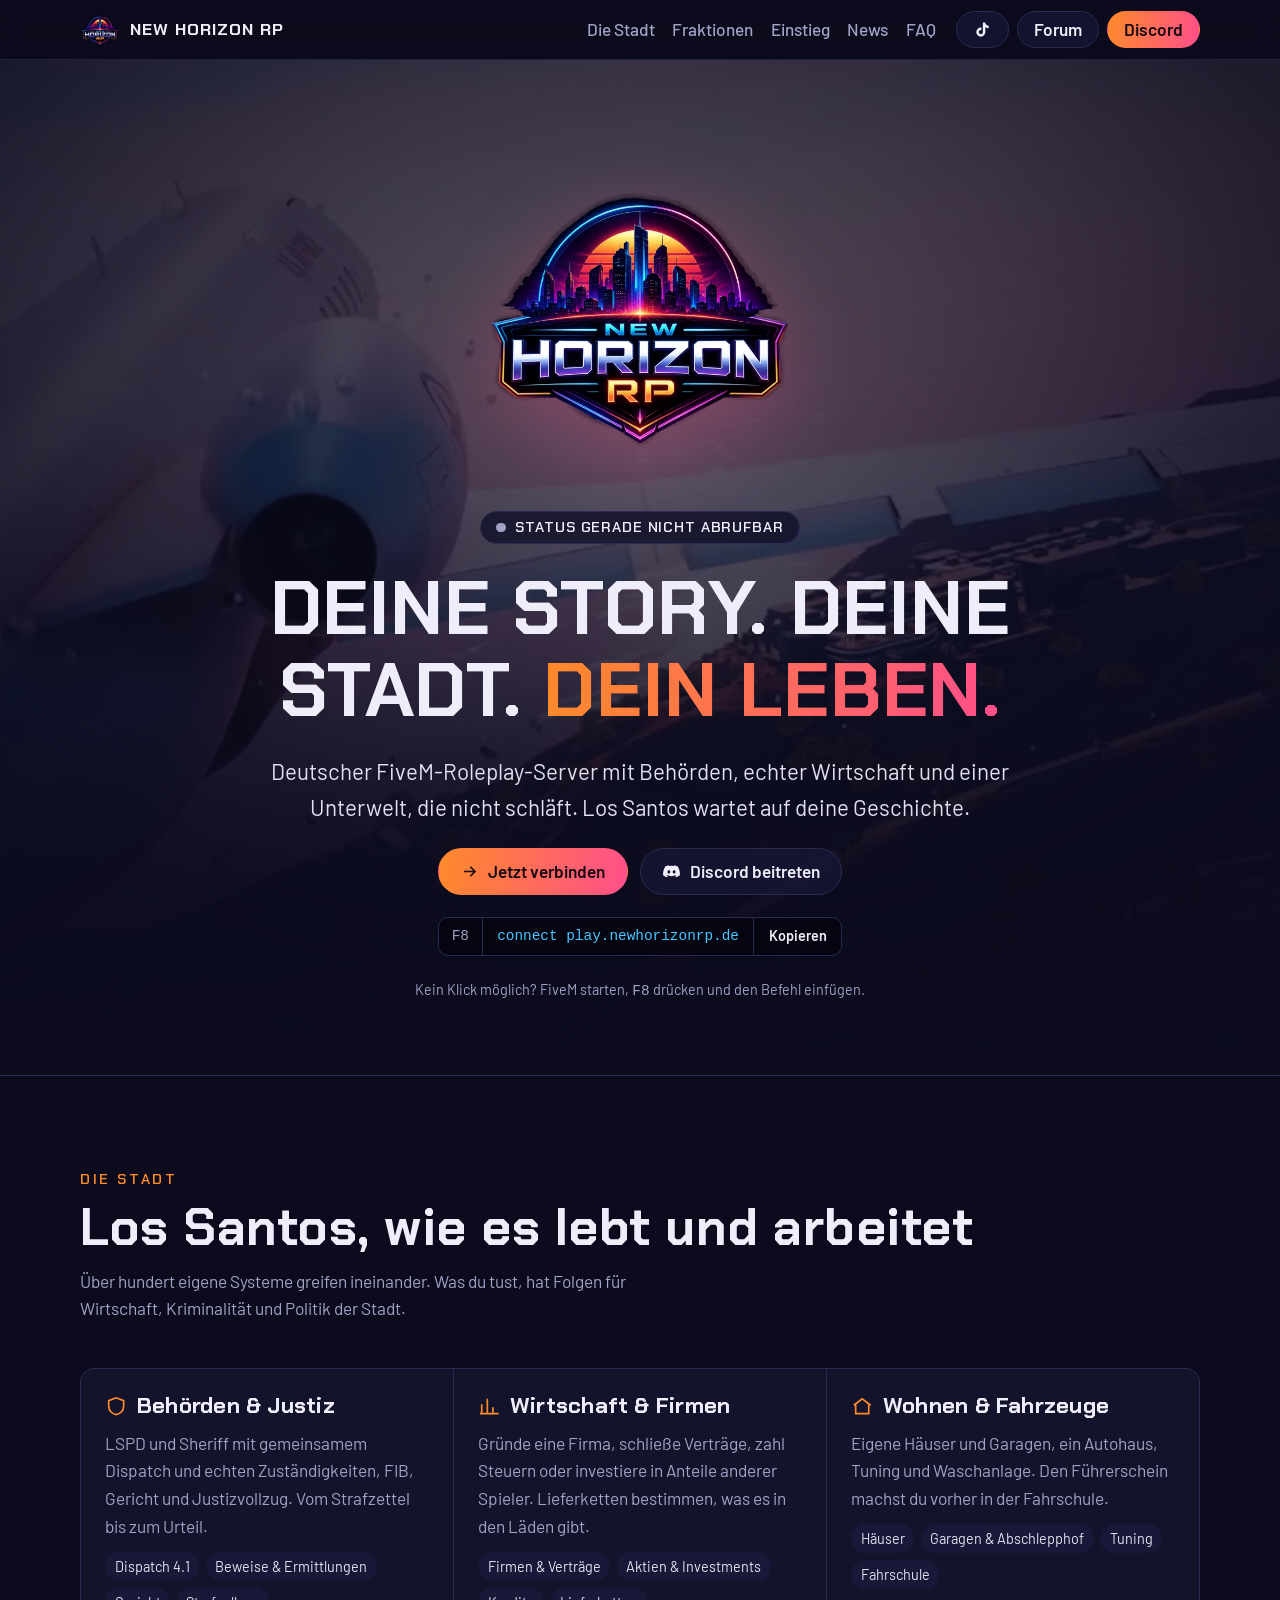
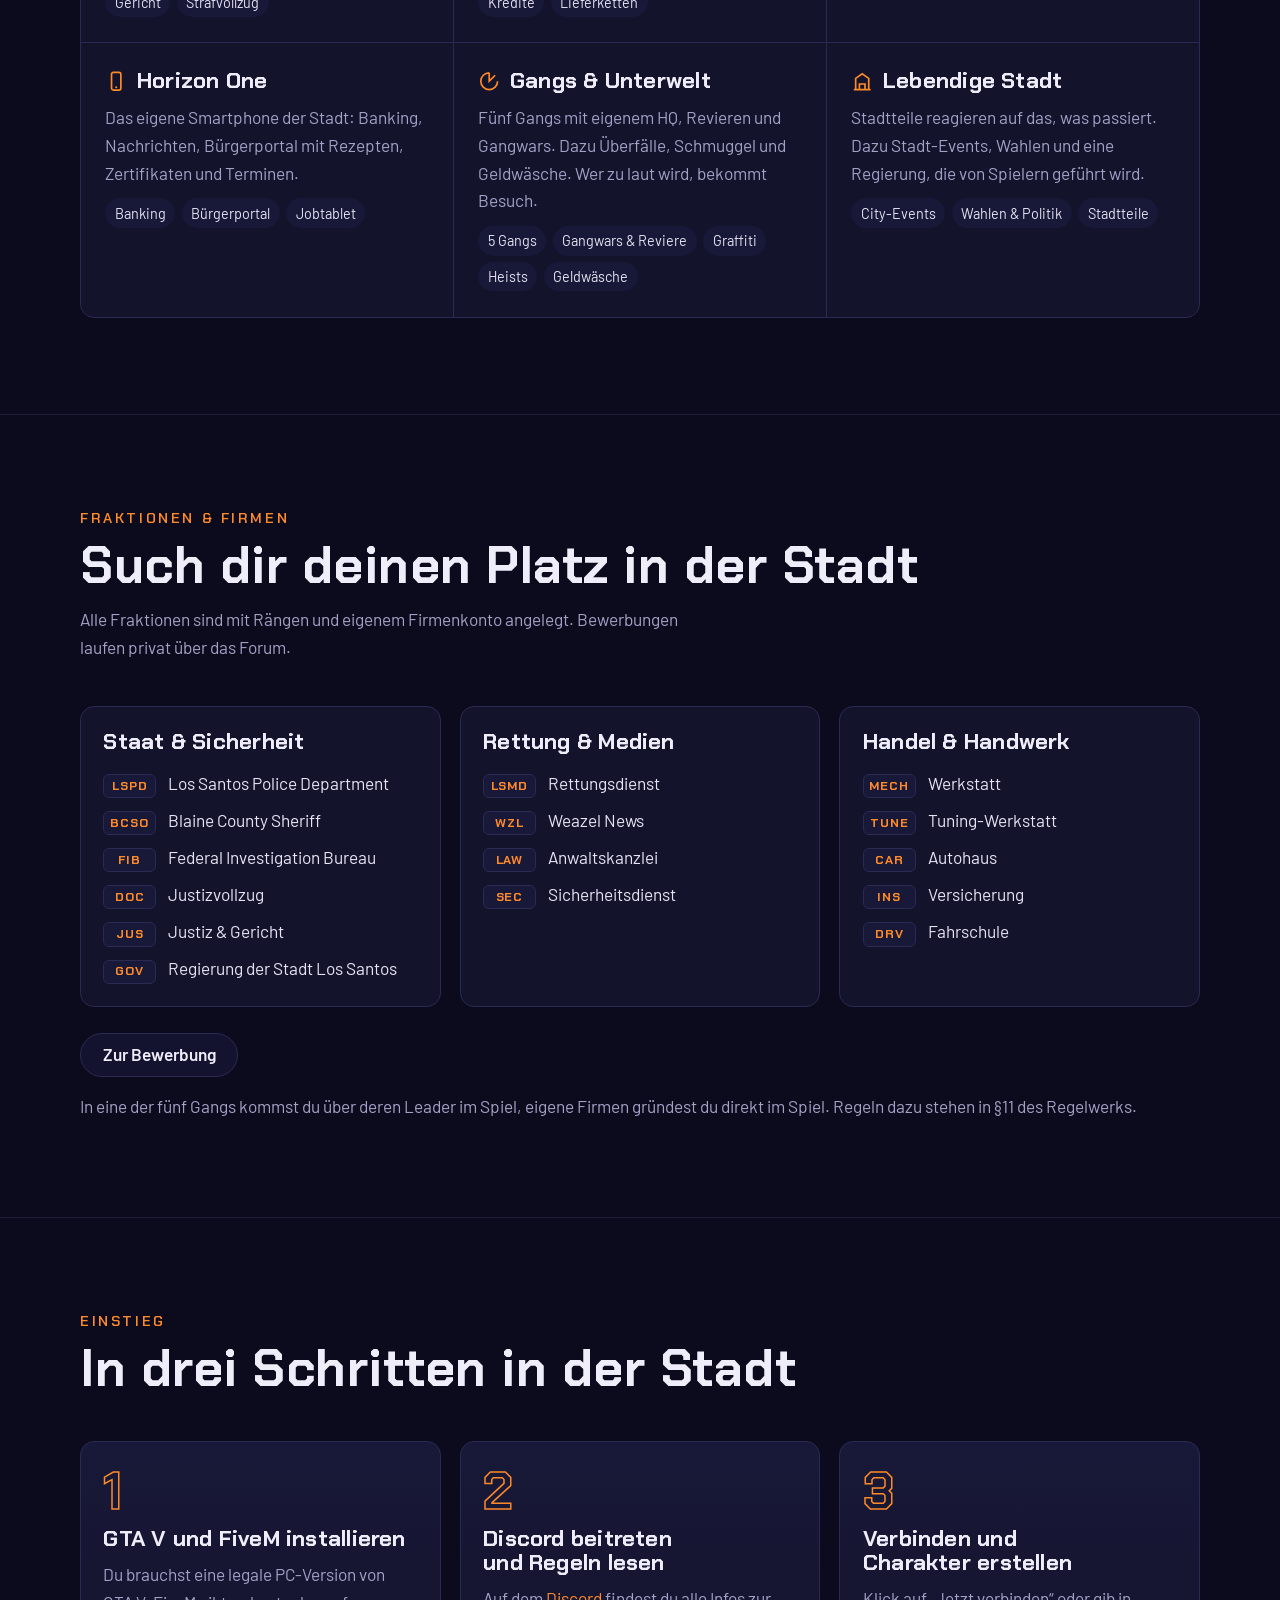
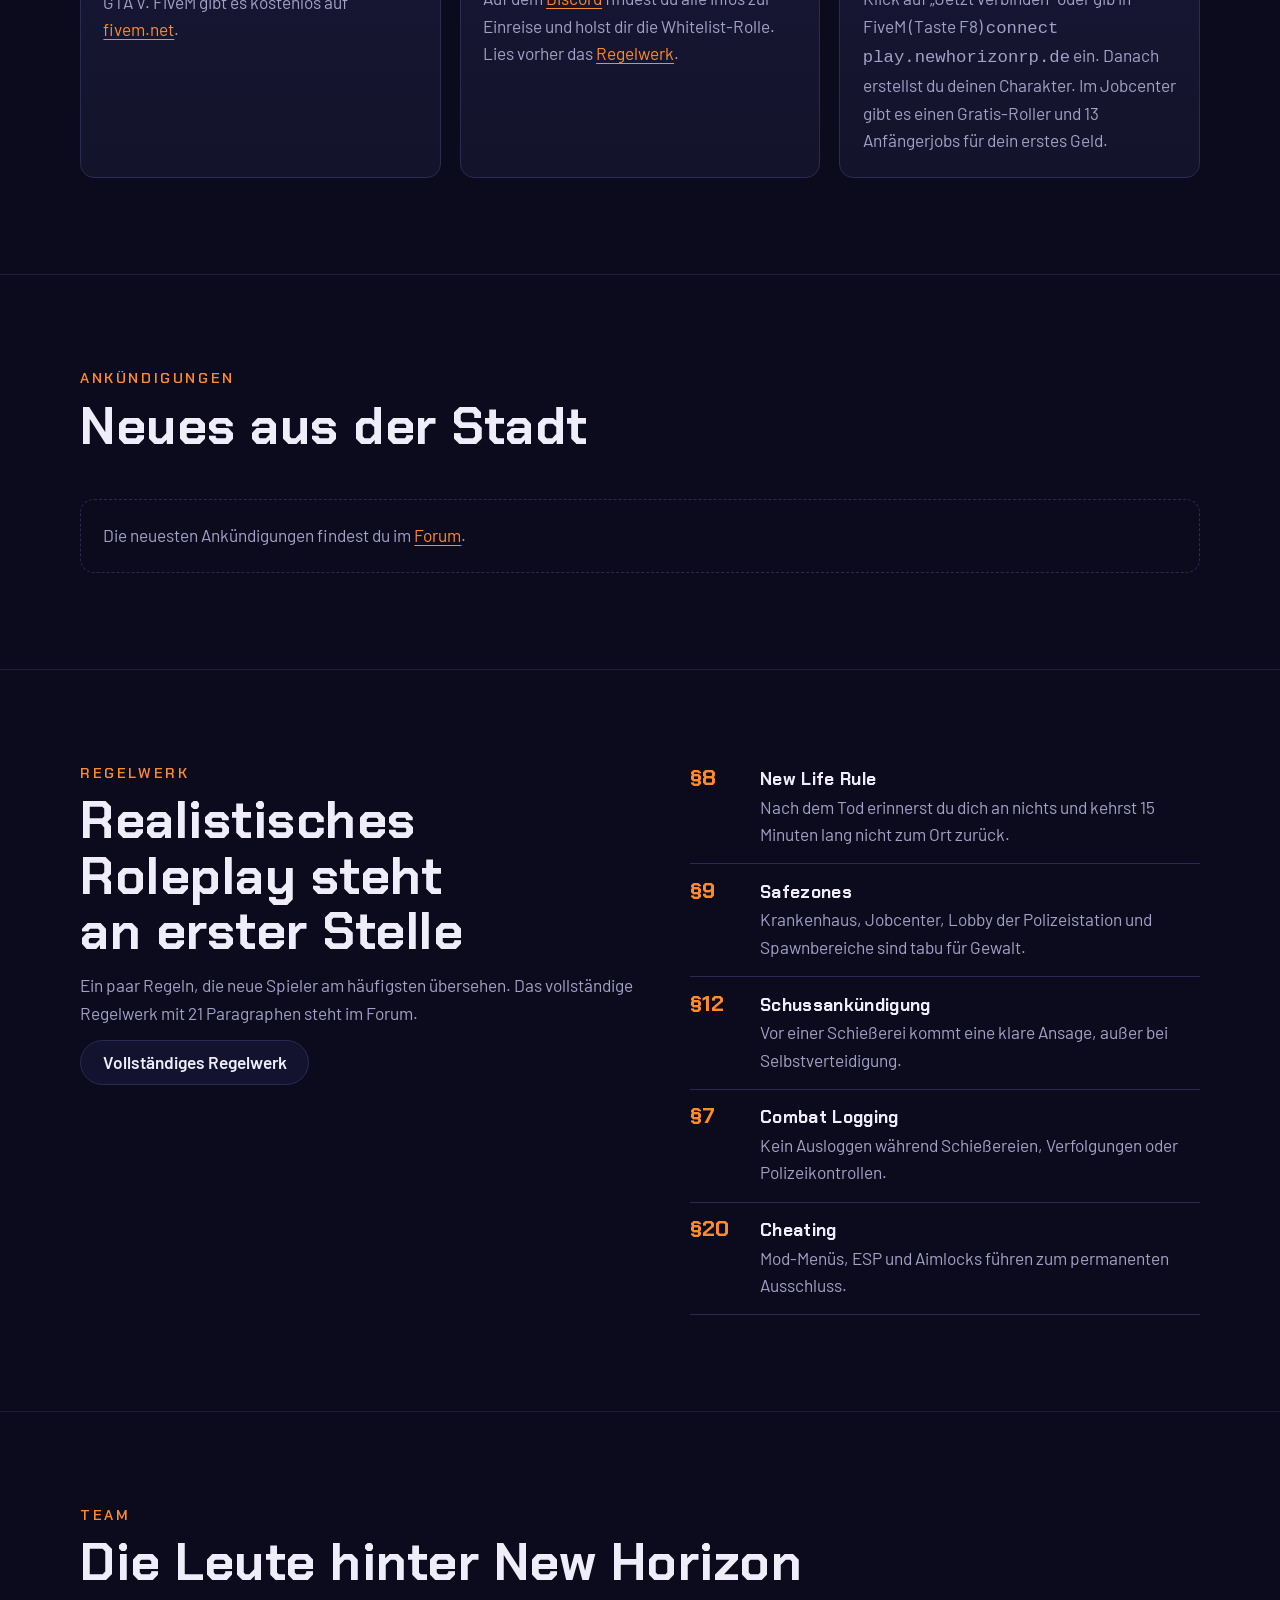
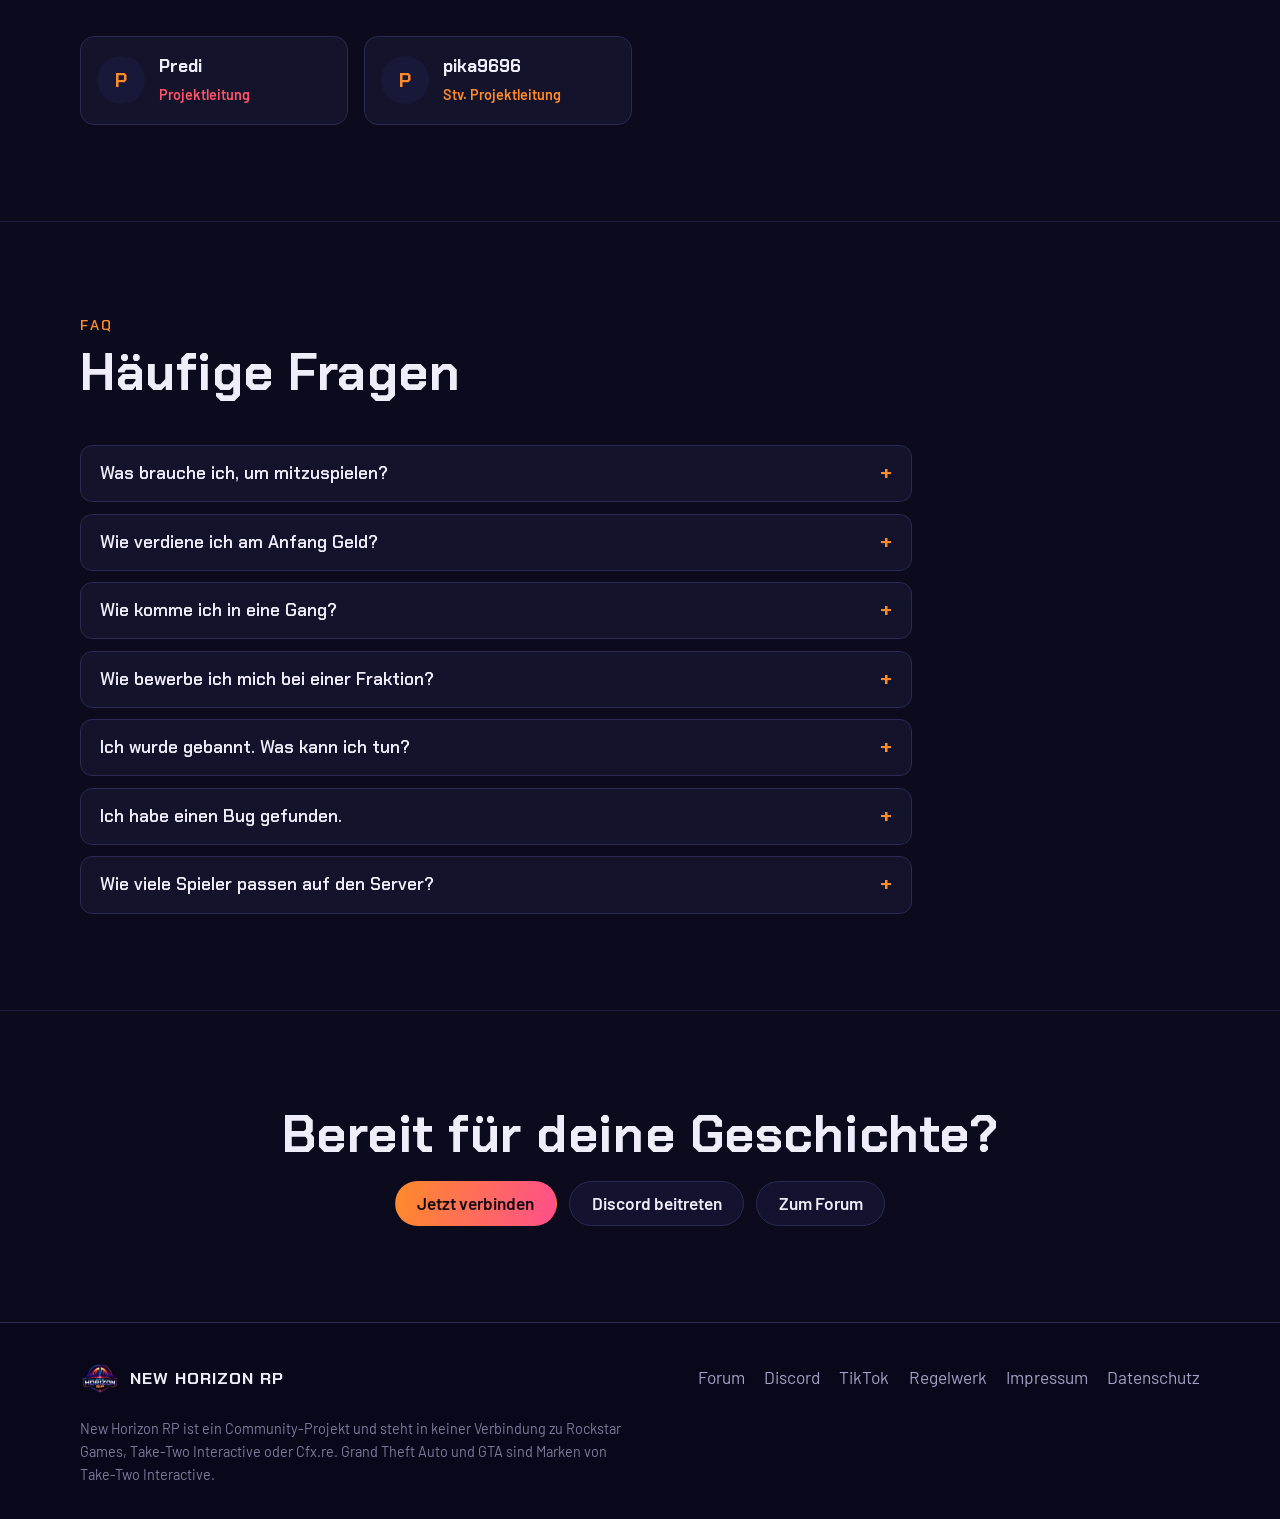
==== index.html @ ba7e42b7 "Website: Event-Hinweis Stadtfest 21.11. mit Countdown (blendet sich danach aus) Co-Authored-By: Clau" ====
<!doctype html>
<html lang="de">
<head>
<meta charset="utf-8">
<meta name="viewport" content="width=device-width, initial-scale=1, viewport-fit=cover">
<title>New Horizon RP – Deutscher FiveM Roleplay Server</title>
<link rel="canonical" href="https://newhorizonrp.de/">
<meta name="claude:viewport-fit-sides" content="cover">
<meta name="description" content="New Horizon RP ist ein deutscher FiveM Roleplay Server (GTA V) mit Polizei, Rettungsdienst, echter Wirtschaft, Firmen und Unterwelt. Kostenlos mitspielen – jetzt verbinden.">
<meta name="theme-color" content="#0b0b1d">
<meta property="og:type" content="website">
<meta property="og:title" content="New Horizon RP – Deutscher FiveM Roleplay Server">
<meta property="og:description" content="Deine Story. Deine Stadt. Dein Leben. Jetzt auf New Horizon RP verbinden.">
<meta property="og:image" content="https://newhorizonrp.de/assets/og-image.jpg">
<meta property="og:url" content="https://newhorizonrp.de/">
<meta property="og:locale" content="de_DE">
<meta property="og:site_name" content="New Horizon RP">
<meta name="twitter:card" content="summary_large_image">
<link rel="icon" type="image/png" href="assets/favicon.png">
<link rel="apple-touch-icon" href="assets/icon-192.png">
<link rel="preload" href="assets/fonts/chakra-petch-700.woff2" as="font" type="font/woff2" crossorigin>
<link rel="stylesheet" href="assets/fonts.css">
<link rel="stylesheet" href="assets/site.css">
<script type="application/ld+json">{"@context":"https://schema.org","@type":"Organization","name":"New Horizon RP","url":"https://newhorizonrp.de/","logo":"https://newhorizonrp.de/assets/icon-192.png","sameAs":["https://discord.gg/rQ7cCeyAT8","https://forum.newhorizonrp.de","https://www.tiktok.com/@newhorizonrp"]}</script>
</head>
<body>

<header class="topbar">
  <div class="wrap">
    <a class="brand" href="#top" aria-label="New Horizon RP – nach oben">
      <img src="assets/icon-192.png" alt="" width="40" height="40">
      <span>NEW HORIZON RP</span>
    </a>
    <nav class="nav" aria-label="Hauptnavigation">
      <a href="#stadt">Die Stadt</a>
      <a href="#fraktionen">Fraktionen</a>
      <a href="#einstieg">Einstieg</a>
      <a href="#news">News</a>
      <a href="#faq">FAQ</a>
    </nav>
    <div class="actions">
      <a class="btn btn-ghost btn-icon" href="https://www.tiktok.com/@newhorizonrp" target="_blank" rel="noopener" aria-label="New Horizon RP auf TikTok" title="TikTok"><svg class="tt-icon" viewBox="0 0 24 24" width="18" height="18" aria-hidden="true"><path fill="currentColor" d="M16.6 5.82A4.28 4.28 0 0 1 15.54 3h-3.09v12.4a2.59 2.59 0 0 1-2.59 2.5 2.6 2.6 0 0 1-2.6-2.6 2.6 2.6 0 0 1 3.37-2.48V9.66a5.68 5.68 0 0 0-.77-.05A5.69 5.69 0 0 0 4.17 15.3 5.69 5.69 0 0 0 9.86 21a5.69 5.69 0 0 0 5.69-5.69V9.01a7.35 7.35 0 0 0 4.3 1.38V7.3a4.3 4.3 0 0 1-3.25-1.48Z"/></svg></a>
      <a class="btn btn-ghost" href="https://forum.newhorizonrp.de">Forum</a>
      <a class="btn btn-sun js-discord" href="https://discord.gg/rQ7cCeyAT8">Discord</a>
    </div>
  </div>
</header>

<main id="top">
  <aside class="eventbar" id="eventbar" data-end="2026-11-21T23:00:00+01:00" aria-label="Nächstes Event">
    <div class="wrap">
      <span class="eb-tag">Event</span>
      <strong>Stadtfest in Los Santos</strong>
      <span class="eb-when">Sa 21.11. · 19 Uhr · Legion Square</span>
      <span class="eb-count" id="eb-count" aria-live="off"></span>
      <a class="eb-link" href="https://forum.newhorizonrp.de/c/ankuendigungen/5">Programm ansehen →</a>
    </div>
  </aside>
  <section class="hero" aria-labelledby="hero-title">
    <img class="poster" src="assets/hero-poster.webp" alt="" aria-hidden="true">
    <video autoplay muted loop playsinline preload="metadata" poster="assets/hero-poster.webp" aria-hidden="true">
      <source src="assets/hero.mp4" type="video/mp4">
    </video>
    <div class="wrap">
      <img class="hero-logo" src="assets/logo.webp" alt="New Horizon RP" width="340" height="340">
      <div class="status" id="status" data-state="loading" role="status" aria-live="polite">
        <span class="dot"></span><span class="text">Serverstatus wird geladen …</span>
      </div>
      <h1 id="hero-title">Deine Story. Deine Stadt. <span class="sun">Dein Leben.</span></h1>
      <p class="lead">Deutscher FiveM-Roleplay-Server mit Behörden, echter Wirtschaft und einer Unterwelt, die nicht schläft. Los Santos wartet auf deine Geschichte.</p>
      <div class="cta">
        <a class="btn btn-sun" href="fivem://connect/play.newhorizonrp.de">
          <svg viewBox="0 0 24 24" fill="none" stroke="currentColor" stroke-width="2" aria-hidden="true"><path d="M5 12h14M13 6l6 6-6 6"/></svg>
          Jetzt verbinden
        </a>
        <a class="btn btn-ghost js-discord" href="https://discord.gg/rQ7cCeyAT8">
          <svg viewBox="0 0 24 24" fill="currentColor" aria-hidden="true"><path d="M19.6 5.3A16.6 16.6 0 0 0 15.5 4l-.5 1a15 15 0 0 0-6 0l-.5-1a16.6 16.6 0 0 0-4.1 1.3C1.8 9.2 1.1 13 1.4 16.7a16.7 16.7 0 0 0 5 2.5l1.1-1.8c-.6-.2-1.2-.5-1.8-.9l.4-.3a11.9 11.9 0 0 0 11.8 0l.4.3c-.6.4-1.2.7-1.8.9l1.1 1.8a16.7 16.7 0 0 0 5-2.5c.4-4.3-.7-8-3-11.4ZM8.7 14.5c-1 0-1.8-.9-1.8-2s.8-2 1.8-2 1.8.9 1.8 2-.8 2-1.8 2Zm6.6 0c-1 0-1.8-.9-1.8-2s.8-2 1.8-2 1.8.9 1.8 2-.8 2-1.8 2Z"/></svg>
          Discord beitreten
        </a>
      </div>
      <div class="console" aria-label="Verbindungsbefehl für die FiveM-Konsole">
        <span class="label">F8</span>
        <code id="connect-cmd">connect play.newhorizonrp.de</code>
        <button type="button" id="copy-connect">Kopieren</button>
      </div>
      <p class="hint">Kein Klick möglich? FiveM starten, <kbd>F8</kbd> drücken und den Befehl einfügen.</p>
    </div>
  </section>

  <section class="block" id="stadt" aria-labelledby="stadt-title">
    <div class="wrap">
      <div class="head">
        <span class="eyebrow">Die Stadt</span>
        <h2 id="stadt-title">Los Santos, wie es lebt und arbeitet</h2>
        <p class="lead">Über hundert eigene Systeme greifen ineinander. Was du tust, hat Folgen für Wirtschaft, Kriminalität und Politik der Stadt.</p>
      </div>
      <div class="city">
        <article>
          <h3><svg viewBox="0 0 24 24" fill="none" stroke="currentColor" stroke-width="1.8" aria-hidden="true"><path d="M12 3 4 6v6c0 4.5 3.4 8.3 8 9 4.6-.7 8-4.5 8-9V6l-8-3Z"/></svg>Behörden &amp; Justiz</h3>
          <p>LSPD und Sheriff mit gemeinsamem Dispatch und echten Zuständigkeiten, FIB, Gericht und Justizvollzug. Vom Strafzettel bis zum Urteil.</p>
          <ul><li>Dispatch 4.1</li><li>Beweise &amp; Ermittlungen</li><li>Gericht</li><li>Strafvollzug</li></ul>
        </article>
        <article>
          <h3><svg viewBox="0 0 24 24" fill="none" stroke="currentColor" stroke-width="1.8" aria-hidden="true"><path d="M4 20V10M10 20V4M16 20v-7M22 20H2"/></svg>Wirtschaft &amp; Firmen</h3>
          <p>Gründe eine Firma, schließe Verträge, zahl Steuern oder investiere in Anteile anderer Spieler. Lieferketten bestimmen, was es in den Läden gibt.</p>
          <ul><li>Firmen &amp; Verträge</li><li>Aktien &amp; Investments</li><li>Kredite</li><li>Lieferketten</li></ul>
        </article>
        <article>
          <h3><svg viewBox="0 0 24 24" fill="none" stroke="currentColor" stroke-width="1.8" aria-hidden="true"><path d="M3 11 12 4l9 7M5 10v10h14V10"/></svg>Wohnen &amp; Fahrzeuge</h3>
          <p>Eigene Häuser und Garagen, ein Autohaus, Tuning und Waschanlage. Den Führerschein machst du vorher in der Fahrschule.</p>
          <ul><li>Häuser</li><li>Garagen &amp; Abschlepphof</li><li>Tuning</li><li>Fahrschule</li></ul>
        </article>
        <article>
          <h3><svg viewBox="0 0 24 24" fill="none" stroke="currentColor" stroke-width="1.8" aria-hidden="true"><rect x="7" y="2.5" width="10" height="19" rx="2"/><path d="M11 18.5h2"/></svg>Horizon One</h3>
          <p>Das eigene Smartphone der Stadt: Banking, Nachrichten, Bürgerportal mit Rezepten, Zertifikaten und Terminen.</p>
          <ul><li>Banking</li><li>Bürgerportal</li><li>Jobtablet</li></ul>
        </article>
        <article>
          <h3><svg viewBox="0 0 24 24" fill="none" stroke="currentColor" stroke-width="1.8" aria-hidden="true"><path d="M12 3a9 9 0 1 0 9 9M12 3v9l6.4-6.4"/></svg>Gangs &amp; Unterwelt</h3>
          <p>Fünf Gangs mit eigenem HQ, Revieren und Gangwars. Dazu Überfälle, Schmuggel und Geldwäsche. Wer zu laut wird, bekommt Besuch.</p>
          <ul><li>5 Gangs</li><li>Gangwars &amp; Reviere</li><li>Graffiti</li><li>Heists</li><li>Geldwäsche</li></ul>
        </article>
        <article>
          <h3><svg viewBox="0 0 24 24" fill="none" stroke="currentColor" stroke-width="1.8" aria-hidden="true"><path d="M3 21h18M5 21V9l7-5 7 5v12M9 21v-6h6v6"/></svg>Lebendige Stadt</h3>
          <p>Stadtteile reagieren auf das, was passiert. Dazu Stadt-Events, Wahlen und eine Regierung, die von Spielern geführt wird.</p>
          <ul><li>City-Events</li><li>Wahlen &amp; Politik</li><li>Stadtteile</li></ul>
        </article>
      </div>
    </div>
  </section>

  <section class="block" id="fraktionen" aria-labelledby="fraktionen-title">
    <div class="wrap">
      <div class="head">
        <span class="eyebrow">Fraktionen &amp; Firmen</span>
        <h2 id="fraktionen-title">Such dir deinen Platz in der Stadt</h2>
        <p class="lead">Alle Fraktionen sind mit Rängen und eigenem Firmenkonto angelegt. Bewerbungen laufen privat über das Forum.</p>
      </div>
      <div class="factions">
        <div class="faction-group">
          <h3>Staat &amp; Sicherheit</h3>
          <ul>
            <li><span class="tag">LSPD</span><span>Los Santos Police Department</span></li>
            <li><span class="tag">BCSO</span><span>Blaine County Sheriff</span></li>
            <li><span class="tag">FIB</span><span>Federal Investigation Bureau</span></li>
            <li><span class="tag">DOC</span><span>Justizvollzug</span></li>
            <li><span class="tag">JUS</span><span>Justiz &amp; Gericht</span></li>
            <li><span class="tag">GOV</span><span>Regierung der Stadt Los Santos</span></li>
          </ul>
        </div>
        <div class="faction-group">
          <h3>Rettung &amp; Medien</h3>
          <ul>
            <li><span class="tag">LSMD</span><span>Rettungsdienst</span></li>
            <li><span class="tag">WZL</span><span>Weazel News</span></li>
            <li><span class="tag">LAW</span><span>Anwaltskanzlei</span></li>
            <li><span class="tag">SEC</span><span>Sicherheitsdienst</span></li>
          </ul>
        </div>
        <div class="faction-group">
          <h3>Handel &amp; Handwerk</h3>
          <ul>
            <li><span class="tag">MECH</span><span>Werkstatt</span></li>
            <li><span class="tag">TUNE</span><span>Tuning-Werkstatt</span></li>
            <li><span class="tag">CAR</span><span>Autohaus</span></li>
            <li><span class="tag">INS</span><span>Versicherung</span></li>
            <li><span class="tag">DRV</span><span>Fahrschule</span></li>
          </ul>
        </div>
      </div>
      <div class="factions-cta">
        <a class="btn btn-ghost" href="https://forum.newhorizonrp.de/t/so-bewirbst-du-dich-bei-new-horizon-rp/15">Zur Bewerbung</a>
        <span>In eine der fünf Gangs kommst du über deren Leader im Spiel, eigene Firmen gründest du direkt im Spiel. Regeln dazu stehen in §11 des Regelwerks.</span>
      </div>
    </div>
  </section>

  <section class="block" id="einstieg" aria-labelledby="einstieg-title">
    <div class="wrap">
      <div class="head">
        <span class="eyebrow">Einstieg</span>
        <h2 id="einstieg-title">In drei Schritten in der Stadt</h2>
      </div>
      <ol class="steps">
        <li>
          <h3>GTA V und FiveM installieren</h3>
          <p>Du brauchst eine legale PC-Version von GTA V. FiveM gibt es kostenlos auf <a href="https://fivem.net">fivem.net</a>.</p>
        </li>
        <li>
          <h3>Discord beitreten und Regeln lesen</h3>
          <p>Auf dem <a class="js-discord" href="https://discord.gg/rQ7cCeyAT8">Discord</a> findest du alle Infos zur Einreise und holst dir die Whitelist-Rolle. Lies vorher das <a href="https://forum.newhorizonrp.de/t/offizielles-server-regelwerk/19">Regelwerk</a>.</p>
        </li>
        <li>
          <h3>Verbinden und Charakter erstellen</h3>
          <p>Klick auf „Jetzt verbinden“ oder gib in FiveM (Taste F8) <code>connect play.newhorizonrp.de</code> ein. Danach erstellst du deinen Charakter. Im Jobcenter gibt es einen Gratis-Roller und 13 Anfängerjobs für dein erstes Geld.</p>
        </li>
      </ol>
    </div>
  </section>

  <section class="block" id="news" aria-labelledby="news-title">
    <div class="wrap">
      <div class="head">
        <span class="eyebrow">Ankündigungen</span>
        <h2 id="news-title">Neues aus der Stadt</h2>
      </div>
      <div class="news" id="news-list">
        <p class="empty">Die neuesten Ankündigungen findest du im <a href="https://forum.newhorizonrp.de/c/ankuendigungen/5">Forum</a>.</p>
      </div>
    </div>
  </section>

  <section class="block" id="regeln" aria-labelledby="regeln-title">
    <div class="wrap rules">
      <div class="head">
        <span class="eyebrow">Regelwerk</span>
        <h2 id="regeln-title">Realistisches Roleplay steht an erster Stelle</h2>
        <p class="lead">Ein paar Regeln, die neue Spieler am häufigsten übersehen. Das vollständige Regelwerk mit 21 Paragraphen steht im Forum.</p>
        <p><a class="btn btn-ghost" href="https://forum.newhorizonrp.de/t/offizielles-server-regelwerk/19">Vollständiges Regelwerk</a></p>
      </div>
      <ol class="rule-list">
        <li><b>§8</b><div><strong>New Life Rule</strong><span>Nach dem Tod erinnerst du dich an nichts und kehrst 15 Minuten lang nicht zum Ort zurück.</span></div></li>
        <li><b>§9</b><div><strong>Safezones</strong><span>Krankenhaus, Jobcenter, Lobby der Polizeistation und Spawnbereiche sind tabu für Gewalt.</span></div></li>
        <li><b>§12</b><div><strong>Schussankündigung</strong><span>Vor einer Schießerei kommt eine klare Ansage, außer bei Selbstverteidigung.</span></div></li>
        <li><b>§7</b><div><strong>Combat Logging</strong><span>Kein Ausloggen während Schießereien, Verfolgungen oder Polizeikontrollen.</span></div></li>
        <li><b>§20</b><div><strong>Cheating</strong><span>Mod-Menüs, ESP und Aimlocks führen zum permanenten Ausschluss.</span></div></li>
      </ol>
    </div>
  </section>

  <section class="block" id="team" aria-labelledby="team-title">
    <div class="wrap">
      <div class="head">
        <span class="eyebrow">Team</span>
        <h2 id="team-title">Die Leute hinter New Horizon</h2>
      </div>
      <div class="team" id="team-list">
        <div class="member"><span class="initial">P</span><div><strong>Predi</strong><span style="--rank:#ff5468">Projektleitung</span></div></div>
        <div class="member"><span class="initial">P</span><div><strong>pika9696</strong><span style="--rank:#ff8a2a">Stv. Projektleitung</span></div></div>
      </div>
    </div>
  </section>

  <section class="block" id="faq" aria-labelledby="faq-title">
    <div class="wrap">
      <div class="head">
        <span class="eyebrow">FAQ</span>
        <h2 id="faq-title">Häufige Fragen</h2>
      </div>
      <div class="faq">
        <details>
          <summary>Was brauche ich, um mitzuspielen?</summary>
          <div><p>Eine legale PC-Version von GTA V, den kostenlosen FiveM-Client, ein funktionierendes Mikrofon und einen Discord-Account.</p></div>
        </details>
        <details>
          <summary>Wie verdiene ich am Anfang Geld?</summary>
          <div><p>Im Jobcenter warten 13 Anfängerjobs, von Post und Busfahrer bis Pizzabote und Elektriker. Den Lohn gibt es am Schichtende, im Team verdient ihr bis zu 30&nbsp;% mehr, und für 50 Arbeitsschritte am Tag gibt es 1.500&nbsp;$ Bonus. Einen Roller bekommst du dort 45 Minuten lang gratis.</p></div>
        </details>
        <details>
          <summary>Wie komme ich in eine Gang?</summary>
          <div><p>Auf dem Server gibt es fünf Gangs: The Families, Ballas, Vagos, Marabunta und Bloods. Lern die Leute im Spiel kennen. Aufgenommen wirst du vom Leader oder von Mitgliedern, denen er das Einladen erlaubt hat.</p></div>
        </details>
        <details>
          <summary>Wie bewerbe ich mich bei einer Fraktion?</summary>
          <div><p>Melde dich mit Discord im <a href="https://forum.newhorizonrp.de">Forum</a> an und nutze den Button im angepinnten Thema unter <a href="https://forum.newhorizonrp.de/c/bewerbungen/7">Bewerbungen</a>. Deine Bewerbung sehen nur du und das Bewerbungsteam.</p></div>
        </details>
        <details>
          <summary>Ich wurde gebannt. Was kann ich tun?</summary>
          <div><p>Stell einen Entbannungsantrag im <a href="https://forum.newhorizonrp.de/c/entbannung/8">Forum</a>. Bleib sachlich und erklär, was aus deiner Sicht passiert ist.</p></div>
        </details>
        <details>
          <summary>Ich habe einen Bug gefunden.</summary>
          <div><p>Melde ihn im Forum unter <a href="https://forum.newhorizonrp.de/c/bugs/9">Bugs</a>. Die Vorlage fragt alles ab, was wir zum Nachstellen brauchen. Bugs auszunutzen ist verboten (§1.4).</p></div>
        </details>
        <details>
          <summary>Wie viele Spieler passen auf den Server?</summary>
          <div><p>Bis zu 128 gleichzeitig. Wie viele gerade online sind, siehst du oben auf dieser Seite und im Forum.</p></div>
        </details>
      </div>
    </div>
  </section>

  <section class="block" aria-labelledby="final-title">
    <div class="wrap final">
      <h2 id="final-title">Bereit für deine Geschichte?</h2>
      <div class="cta">
        <a class="btn btn-sun" href="fivem://connect/play.newhorizonrp.de">Jetzt verbinden</a>
        <a class="btn btn-ghost js-discord" href="https://discord.gg/rQ7cCeyAT8">Discord beitreten</a>
        <a class="btn btn-ghost" href="https://forum.newhorizonrp.de">Zum Forum</a>
      </div>
    </div>
  </section>
</main>

<footer>
  <div class="wrap">
    <div class="foot-top">
      <a class="brand" href="#top"><img src="assets/icon-192.png" alt="" width="40" height="40"><span>NEW HORIZON RP</span></a>
      <nav class="foot-links" aria-label="Fußzeile">
        <a href="https://forum.newhorizonrp.de">Forum</a>
        <a class="js-discord" href="https://discord.gg/rQ7cCeyAT8">Discord</a>
        <a href="https://www.tiktok.com/@newhorizonrp" target="_blank" rel="noopener">TikTok</a>
        <a href="https://forum.newhorizonrp.de/t/offizielles-server-regelwerk/19">Regelwerk</a>
        <a href="impressum.html">Impressum</a>
        <a href="datenschutz.html">Datenschutz</a>
      </nav>
    </div>
    <p class="legal-note">New Horizon RP ist ein Community-Projekt und steht in keiner Verbindung zu Rockstar Games, Take-Two Interactive oder Cfx.re. Grand Theft Auto und GTA sind Marken von Take-Two Interactive.</p>
  </div>
</footer>

<script src="assets/site.js" defer></script>
</body>
</html>
---- assets/fonts.css ----
@font-face{font-family:'Barlow';font-style:italic;font-weight:400;font-display:swap;src:url(fonts/barlow-400-italic.woff2) format('woff2');unicode-range:U+0000-00FF, U+0131, U+0152-0153, U+02BB-02BC, U+02C6, U+02DA, U+02DC, U+0304, U+0308, U+0329, U+2000-206F, U+20AC, U+2122, U+2191, U+2193, U+2212, U+2215, U+FEFF, U+FFFD}
@font-face{font-family:'Barlow';font-style:normal;font-weight:400;font-display:swap;src:url(fonts/barlow-400.woff2) format('woff2');unicode-range:U+0000-00FF, U+0131, U+0152-0153, U+02BB-02BC, U+02C6, U+02DA, U+02DC, U+0304, U+0308, U+0329, U+2000-206F, U+20AC, U+2122, U+2191, U+2193, U+2212, U+2215, U+FEFF, U+FFFD}
@font-face{font-family:'Barlow';font-style:normal;font-weight:500;font-display:swap;src:url(fonts/barlow-500.woff2) format('woff2');unicode-range:U+0000-00FF, U+0131, U+0152-0153, U+02BB-02BC, U+02C6, U+02DA, U+02DC, U+0304, U+0308, U+0329, U+2000-206F, U+20AC, U+2122, U+2191, U+2193, U+2212, U+2215, U+FEFF, U+FFFD}
@font-face{font-family:'Barlow';font-style:normal;font-weight:600;font-display:swap;src:url(fonts/barlow-600.woff2) format('woff2');unicode-range:U+0000-00FF, U+0131, U+0152-0153, U+02BB-02BC, U+02C6, U+02DA, U+02DC, U+0304, U+0308, U+0329, U+2000-206F, U+20AC, U+2122, U+2191, U+2193, U+2212, U+2215, U+FEFF, U+FFFD}
@font-face{font-family:'Chakra Petch';font-style:normal;font-weight:600;font-display:swap;src:url(fonts/chakra-petch-600.woff2) format('woff2');unicode-range:U+0000-00FF, U+0131, U+0152-0153, U+02BB-02BC, U+02C6, U+02DA, U+02DC, U+0304, U+0308, U+0329, U+2000-206F, U+20AC, U+2122, U+2191, U+2193, U+2212, U+2215, U+FEFF, U+FFFD}
@font-face{font-family:'Chakra Petch';font-style:normal;font-weight:700;font-display:swap;src:url(fonts/chakra-petch-700.woff2) format('woff2');unicode-range:U+0000-00FF, U+0131, U+0152-0153, U+02BB-02BC, U+02C6, U+02DA, U+02DC, U+0304, U+0308, U+0329, U+2000-206F, U+20AC, U+2122, U+2191, U+2193, U+2212, U+2215, U+FEFF, U+FFFD}
---- assets/site.css ----
/* Layout: Nachtstadt – Hero mit Videoloop, darunter Abschnitte auf einer durchgehenden Nachtfläche,
   Akzent ist der Sonnenuntergang aus dem Logo (nur Orange/Magenta), Cyan nur für Live-Zustände. */
:root {
  --night: #0b0b1d;
  --night-2: #13132b;
  --panel: #181838;
  --line: #2a2a52;
  --ink: #efedf9;
  --muted: #a3a1c6;
  --sun: #ff8a2a;
  --sun-2: #ff4f8b;
  --live: #3fd17a;
  --down: #ff5468;
  --neon: #49c6ff;

  --display: 'Chakra Petch', 'Barlow', 'Segoe UI', system-ui, sans-serif;
  --body: 'Barlow', 'Segoe UI', system-ui, -apple-system, sans-serif;
  --mono: ui-monospace, 'Cascadia Mono', 'SFMono-Regular', Consolas, monospace;

  --step--1: clamp(.84rem, .82rem + .1vw, .9rem);
  --step-0: clamp(1rem, .97rem + .15vw, 1.08rem);
  --step-1: clamp(1.2rem, 1.12rem + .4vw, 1.4rem);
  --step-2: clamp(1.5rem, 1.3rem + 1vw, 2.1rem);
  --step-3: clamp(2rem, 1.6rem + 2vw, 3.2rem);
  --step-4: clamp(2.6rem, 1.9rem + 3.6vw, 4.8rem);

  --wrap: 72rem;
  --radius: 14px;
  color-scheme: dark;
}

* { box-sizing: border-box; }
html { scroll-behavior: smooth; -webkit-text-size-adjust: 100%; }
@media (prefers-reduced-motion: reduce) { html { scroll-behavior: auto; } *, *::before, *::after { animation: none !important; transition: none !important; } }
body {
  margin: 0;
  background: var(--night);
  color: var(--ink);
  font: 400 var(--step-0)/1.6 var(--body);
  overflow-x: hidden;
}
img, video { max-width: 100%; display: block; }
a { color: var(--sun); text-underline-offset: .2em; }
a:hover { color: var(--ink); }
:focus-visible { outline: 2px solid var(--neon); outline-offset: 3px; border-radius: 4px; }
h1, h2, h3 { font-family: var(--display); line-height: 1.08; margin: 0; text-wrap: balance; letter-spacing: .01em; }
p { margin: 0; }

.wrap {
  width: 100%;
  max-width: var(--wrap);
  margin-inline: auto;
  padding-left: max(16px, env(safe-area-inset-left, 0px));
  padding-right: max(16px, env(safe-area-inset-right, 0px));
}
.eyebrow {
  font: 600 var(--step--1)/1 var(--display);
  letter-spacing: .18em;
  text-transform: uppercase;
  color: var(--sun);
}
.lead { color: var(--muted); max-width: 60ch; }

/* ---------- Kopfzeile ---------- */
body::before { content: ""; position: fixed; inset: 0 0 auto; height: env(safe-area-inset-top, 0px); z-index: 60; background: var(--night); }
.topbar {
  position: sticky; top: env(safe-area-inset-top, 0px); z-index: 50;
  background: color-mix(in srgb, var(--night) 82%, transparent);
  backdrop-filter: blur(12px);
  border-bottom: 1px solid color-mix(in srgb, var(--line) 70%, transparent);
}
.topbar .wrap { display: flex; align-items: center; gap: 1.25rem; padding-block: .6rem; }
.brand { display: flex; align-items: center; gap: .6rem; text-decoration: none; color: var(--ink); font: 700 1.05rem/1 var(--display); letter-spacing: .06em; }
.brand img { width: 40px; height: 40px; }
.nav { display: flex; gap: 1.1rem; margin-left: auto; }
.nav a { color: var(--muted); text-decoration: none; font-weight: 500; }
.nav a:hover { color: var(--ink); }
.topbar .btn { padding: .5rem 1rem; }
@media (max-width: 860px) { .nav { display: none; } .brand span { display: none; } .topbar .actions { margin-left: auto; } }
.actions { display: flex; gap: .5rem; }

/* ---------- Buttons ---------- */
.btn {
  display: inline-flex; align-items: center; gap: .55rem;
  padding: .8rem 1.35rem; border-radius: 999px;
  font: 600 var(--step-0)/1 var(--body); text-decoration: none; cursor: pointer;
  border: 1px solid transparent; transition: transform .15s ease, filter .15s ease, background .15s ease;
}
.btn:hover { transform: translateY(-1px); }
.btn-sun { background: linear-gradient(100deg, var(--sun), var(--sun-2)); color: #160a12; }
.btn-sun:hover { color: #160a12; filter: brightness(1.08); }
.btn-ghost { border-color: var(--line); color: var(--ink); background: color-mix(in srgb, var(--panel) 70%, transparent); }
.btn-ghost:hover { border-color: var(--muted); color: var(--ink); }
.btn-icon { padding-inline: .7rem; }
.btn-icon .tt-icon { display: block; }
.btn svg { width: 1.1em; height: 1.1em; flex: none; }

/* ---------- Hero ---------- */
.hero { position: relative; isolation: isolate; overflow: hidden; border-bottom: 1px solid var(--line); }
.hero video, .hero .poster {
  position: absolute; inset: 0; width: 100%; height: 100%; object-fit: cover; z-index: -2;
}
.hero::after {
  content: ""; position: absolute; inset: 0; z-index: -1;
  background:
    radial-gradient(ellipse 70% 60% at 50% 38%, color-mix(in srgb, var(--night) 20%, transparent), color-mix(in srgb, var(--night) 85%, transparent) 92%),
    linear-gradient(180deg, color-mix(in srgb, var(--night) 35%, transparent) 0%, color-mix(in srgb, var(--night) 55%, transparent) 60%, var(--night) 100%);
}
.hero .wrap { display: grid; justify-items: center; text-align: center; gap: 1.4rem; padding-block: clamp(2.5rem, 7vw, 5.5rem) clamp(2.5rem, 6vw, 4.5rem); }
.hero-logo { width: min(340px, 72vw); filter: drop-shadow(0 18px 40px rgba(255, 79, 139, .28)); }
.hero h1 { font-size: var(--step-4); font-weight: 700; text-transform: uppercase; }
.hero h1 .sun { background: linear-gradient(90deg, var(--sun), var(--sun-2)); -webkit-background-clip: text; background-clip: text; color: transparent; }
.hero .lead { color: color-mix(in srgb, var(--ink) 82%, var(--muted)); font-size: var(--step-1); }
.hero .cta { display: flex; flex-wrap: wrap; justify-content: center; gap: .75rem; }

.status {
  display: inline-flex; align-items: center; gap: .6rem; flex-wrap: wrap; justify-content: center;
  padding: .45rem .95rem; border-radius: 999px;
  background: color-mix(in srgb, var(--night-2) 85%, transparent); border: 1px solid var(--line);
  font: 600 var(--step--1)/1.2 var(--display); letter-spacing: .06em; text-transform: uppercase;
  font-variant-numeric: tabular-nums;
}
.status .dot { width: .6rem; height: .6rem; border-radius: 50%; background: var(--muted); }
.status[data-state="online"] .dot { background: var(--live); animation: pulse 2s infinite; }
.status[data-state="offline"] .dot { background: var(--down); }
.status .count { color: var(--ink); }
@keyframes pulse { 0% { box-shadow: 0 0 0 0 color-mix(in srgb, var(--live) 70%, transparent); } 70% { box-shadow: 0 0 0 .55rem transparent; } 100% { box-shadow: 0 0 0 0 transparent; } }

.console {
  display: flex; align-items: stretch; max-width: 100%;
  border: 1px solid var(--line); border-radius: 10px; overflow: hidden;
  background: color-mix(in srgb, #05050f 88%, transparent);
  font: 500 var(--step--1)/1 var(--mono);
}
.console .label { padding: .7rem .8rem; color: var(--muted); border-right: 1px solid var(--line); white-space: nowrap; }
.console code { padding: .7rem .9rem; color: var(--neon); white-space: nowrap; overflow-x: auto; min-width: 0; }
.console button { border: 0; border-left: 1px solid var(--line); background: transparent; color: var(--ink); font: 600 var(--step--1)/1 var(--body); padding: 0 .9rem; cursor: pointer; }
.console button:hover { background: var(--panel); }
.hint { color: var(--muted); font-size: var(--step--1); }

/* ---------- Abschnitte ---------- */
section.block { padding-block: clamp(3.5rem, 8vw, 6rem); }
section.block + section.block { border-top: 1px solid color-mix(in srgb, var(--line) 60%, transparent); }
.head { display: grid; gap: .8rem; margin-bottom: clamp(1.8rem, 4vw, 2.8rem); }
.head h2 { font-size: var(--step-3); }

/* Die Stadt */
.city { display: grid; grid-template-columns: repeat(3, minmax(0, 1fr)); gap: 1px; background: var(--line); border: 1px solid var(--line); border-radius: var(--radius); overflow: hidden; }
.city article { background: var(--night-2); padding: 1.6rem 1.5rem; display: grid; gap: .7rem; align-content: start; }
.city h3 { font-size: var(--step-1); display: flex; align-items: center; gap: .6rem; }
.city h3 svg { width: 1.4rem; height: 1.4rem; color: var(--sun); flex: none; }
.city p { color: var(--muted); }
.city ul { margin: 0; padding: 0; list-style: none; display: flex; flex-wrap: wrap; gap: .4rem; }
.city li { font-size: var(--step--1); padding: .2rem .6rem; border-radius: 999px; background: var(--panel); color: color-mix(in srgb, var(--ink) 85%, var(--muted)); }
@media (max-width: 900px) { .city { grid-template-columns: repeat(2, minmax(0, 1fr)); } }
@media (max-width: 560px) { .city { grid-template-columns: minmax(0, 1fr); } }

/* Fraktionen */
.factions { display: grid; grid-template-columns: repeat(3, minmax(0, 1fr)); gap: 1.2rem; }
.faction-group { background: var(--night-2); border: 1px solid var(--line); border-radius: var(--radius); padding: 1.4rem; display: grid; gap: 1rem; align-content: start; }
.faction-group h3 { font-size: var(--step-1); }
.faction-group ul { list-style: none; margin: 0; padding: 0; display: grid; gap: .55rem; }
.faction-group li { display: grid; grid-template-columns: 3.3rem minmax(0, 1fr); gap: .75rem; align-items: baseline; }
.tag { font: 700 .78rem/1 var(--display); letter-spacing: .08em; text-align: center; padding: .3rem 0; border-radius: 6px; background: var(--panel); color: var(--sun); border: 1px solid var(--line); }
.faction-group li span:last-child { color: color-mix(in srgb, var(--ink) 88%, var(--muted)); }
.factions-cta { display: flex; flex-wrap: wrap; align-items: center; gap: 1rem; margin-top: 1.6rem; color: var(--muted); }
@media (max-width: 900px) { .factions { grid-template-columns: minmax(0, 1fr); } }

/* Einstieg */
.steps { list-style: none; margin: 0; padding: 0; display: grid; grid-template-columns: repeat(3, minmax(0, 1fr)); gap: 1.2rem; counter-reset: step; }
.steps li { counter-increment: step; position: relative; padding: 1.5rem 1.4rem 1.4rem; border-radius: var(--radius); background: linear-gradient(180deg, var(--panel), var(--night-2)); border: 1px solid var(--line); display: grid; gap: .6rem; align-content: start; }
.steps li::before { content: counter(step); font: 700 var(--step-3)/1 var(--display); color: transparent; -webkit-text-stroke: 1.5px var(--sun); }
.steps h3 { font-size: var(--step-1); }
.steps p { color: var(--muted); }
@media (max-width: 860px) { .steps { grid-template-columns: minmax(0, 1fr); } }

/* News */
.news { display: grid; grid-template-columns: repeat(3, minmax(0, 1fr)); gap: 1.2rem; }
.news a.card { display: grid; gap: .6rem; align-content: start; padding: 1.4rem; border-radius: var(--radius); background: var(--night-2); border: 1px solid var(--line); color: var(--ink); text-decoration: none; transition: border-color .15s ease, transform .15s ease; min-width: 0; }
.news a.card:hover { border-color: var(--sun); transform: translateY(-2px); }
.news time { font: 600 var(--step--1)/1 var(--display); letter-spacing: .08em; text-transform: uppercase; color: var(--sun); font-variant-numeric: tabular-nums; }
.news h3 { font-size: var(--step-1); }
.news p { color: var(--muted); overflow-wrap: anywhere; }
.news .empty { grid-column: 1 / -1; color: var(--muted); padding: 1.4rem; border: 1px dashed var(--line); border-radius: var(--radius); }
@media (max-width: 900px) { .news { grid-template-columns: minmax(0, 1fr); } }

/* Regeln */
.rules { display: grid; grid-template-columns: minmax(0, 1.1fr) minmax(0, 1fr); gap: clamp(1.5rem, 4vw, 3rem); align-items: start; }
.rule-list { list-style: none; margin: 0; padding: 0; display: grid; gap: .9rem; }
.rule-list li { display: grid; grid-template-columns: 3.4rem minmax(0, 1fr); gap: 1rem; padding-bottom: .9rem; border-bottom: 1px solid var(--line); }
.rule-list b { font: 700 var(--step-1)/1.1 var(--display); color: var(--sun); }
.rule-list strong { display: block; font-family: var(--display); font-size: var(--step-0); letter-spacing: .02em; }
.rule-list span { color: var(--muted); }
@media (max-width: 860px) { .rules { grid-template-columns: minmax(0, 1fr); } }

/* Team */
.team { display: grid; grid-template-columns: repeat(auto-fill, minmax(15rem, 1fr)); gap: 1rem; }
.member { display: flex; align-items: center; gap: .9rem; padding: 1rem; border-radius: var(--radius); background: var(--night-2); border: 1px solid var(--line); min-width: 0; }
.member img, .member .initial { width: 3rem; height: 3rem; border-radius: 50%; flex: none; background: var(--panel); object-fit: cover; }
.member .initial { display: grid; place-items: center; font: 700 1.2rem/1 var(--display); color: var(--sun); }
.member div { min-width: 0; }
.member strong { display: block; font-family: var(--display); font-size: var(--step-0); overflow-wrap: anywhere; }
.member span { font-size: var(--step--1); color: var(--rank, var(--muted)); font-weight: 600; }

/* FAQ */
.faq { display: grid; gap: .7rem; max-width: 52rem; }
.faq details { border: 1px solid var(--line); border-radius: 12px; background: var(--night-2); }
.faq summary { cursor: pointer; list-style: none; padding: 1rem 1.2rem; font: 600 var(--step-0)/1.35 var(--display); display: flex; justify-content: space-between; gap: 1rem; }
.faq summary::-webkit-details-marker { display: none; }
.faq summary::after { content: "+"; color: var(--sun); font-size: 1.3em; line-height: 1; }
.faq details[open] summary::after { content: "–"; }
.faq details > div { padding: 0 1.2rem 1.1rem; color: var(--muted); display: grid; gap: .6rem; }

/* Abschluss */
.final { text-align: center; display: grid; justify-items: center; gap: 1.2rem; }
.final h2 { font-size: var(--step-3); }
.final .cta { display: flex; flex-wrap: wrap; justify-content: center; gap: .75rem; }

/* ---------- Fußzeile ---------- */
footer { border-top: 1px solid var(--line); background: #08081a; }
footer .wrap { padding-block: 2.2rem calc(2.2rem + env(safe-area-inset-bottom, 0px)); display: grid; gap: 1.2rem; }
.foot-top { display: flex; flex-wrap: wrap; justify-content: space-between; gap: 1.2rem; align-items: center; }
.foot-links { display: flex; flex-wrap: wrap; gap: .4rem 1.2rem; }
.foot-links a { color: var(--muted); text-decoration: none; }
.foot-links a:hover { color: var(--ink); }
.legal-note { color: color-mix(in srgb, var(--muted) 75%, var(--night)); font-size: var(--step--1); max-width: 70ch; }

/* ---------- Rechtstexte ---------- */
.doc { padding-block: clamp(2.5rem, 6vw, 4.5rem); }
.doc article { max-width: 46rem; display: grid; gap: 1rem; }
.doc h1 { font-size: var(--step-3); margin-bottom: .5rem; }
.doc h2 { font-size: var(--step-1); margin-top: 1.4rem; }
.doc h3 { font-size: var(--step-0); margin-top: .6rem; }
.doc p, .doc li { color: color-mix(in srgb, var(--ink) 86%, var(--muted)); }
.doc ul { margin: 0; padding-left: 1.2rem; display: grid; gap: .35rem; }
.doc address { font-style: normal; }
.todo { background: color-mix(in srgb, var(--sun) 22%, transparent); outline: 1px dashed var(--sun); color: var(--ink); padding: 0 .25em; border-radius: 4px; }
.doc .updated { color: var(--muted); font-size: var(--step--1); }

/* Event-Hinweis unter der Kopfzeile (blendet sich nach dem Event selbst aus) */
.eventbar { background: linear-gradient(90deg, rgba(255,138,42,.18), rgba(73,198,255,.14)); border-bottom: 1px solid var(--line); }
.eventbar[hidden] { display: none; }
.eventbar .wrap { display: flex; flex-wrap: wrap; align-items: center; gap: .4rem 1rem; padding-block: .65rem; font-size: .95rem; }
.eventbar strong { font-family: var(--display); letter-spacing: .02em; }
.eb-tag { background: var(--sun); color: var(--night); font-weight: 700; font-size: .72rem; text-transform: uppercase; letter-spacing: .08em; padding: .18rem .5rem; border-radius: 999px; }
.eb-when { color: var(--muted); }
.eb-count { color: var(--sun); font-weight: 700; }
.eb-link { margin-left: auto; color: var(--neon); text-decoration: none; font-weight: 600; }
.eb-link:hover { text-decoration: underline; }
@media (max-width: 640px) { .eb-link { margin-left: 0; } }
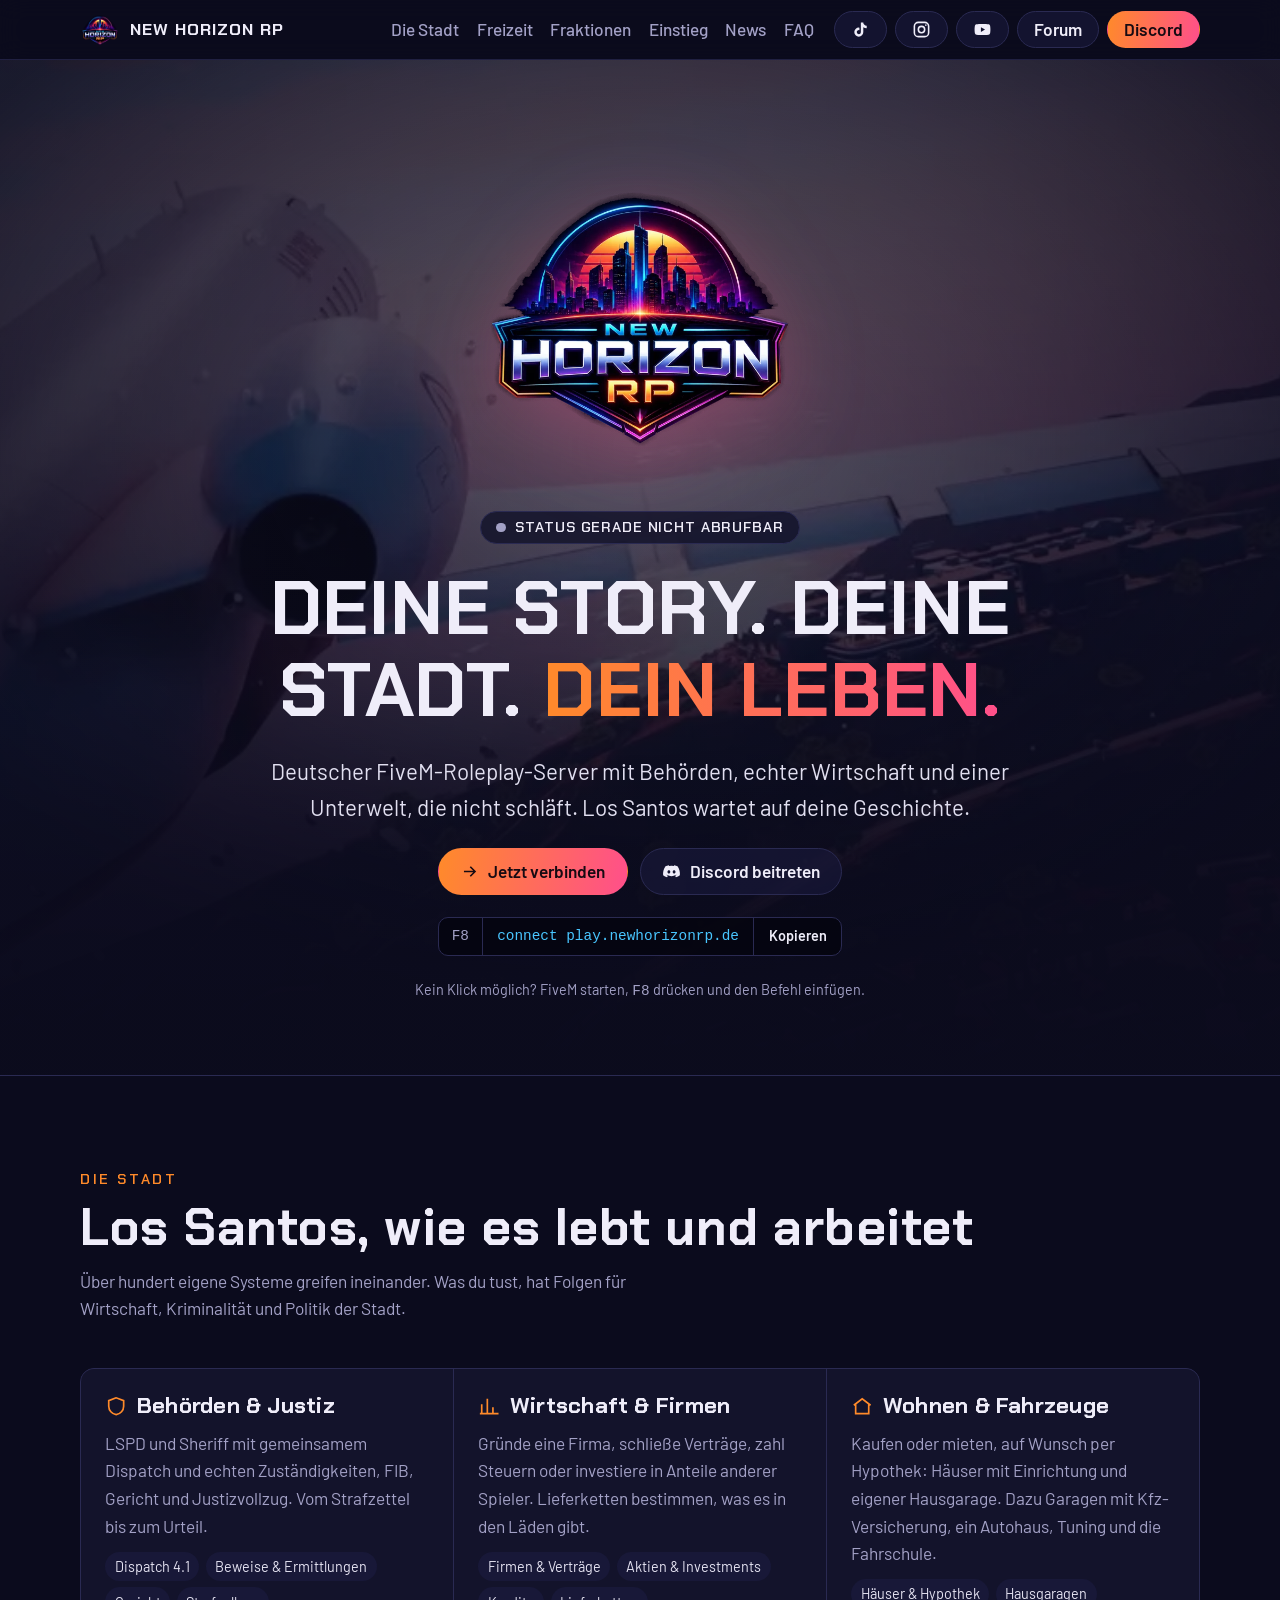
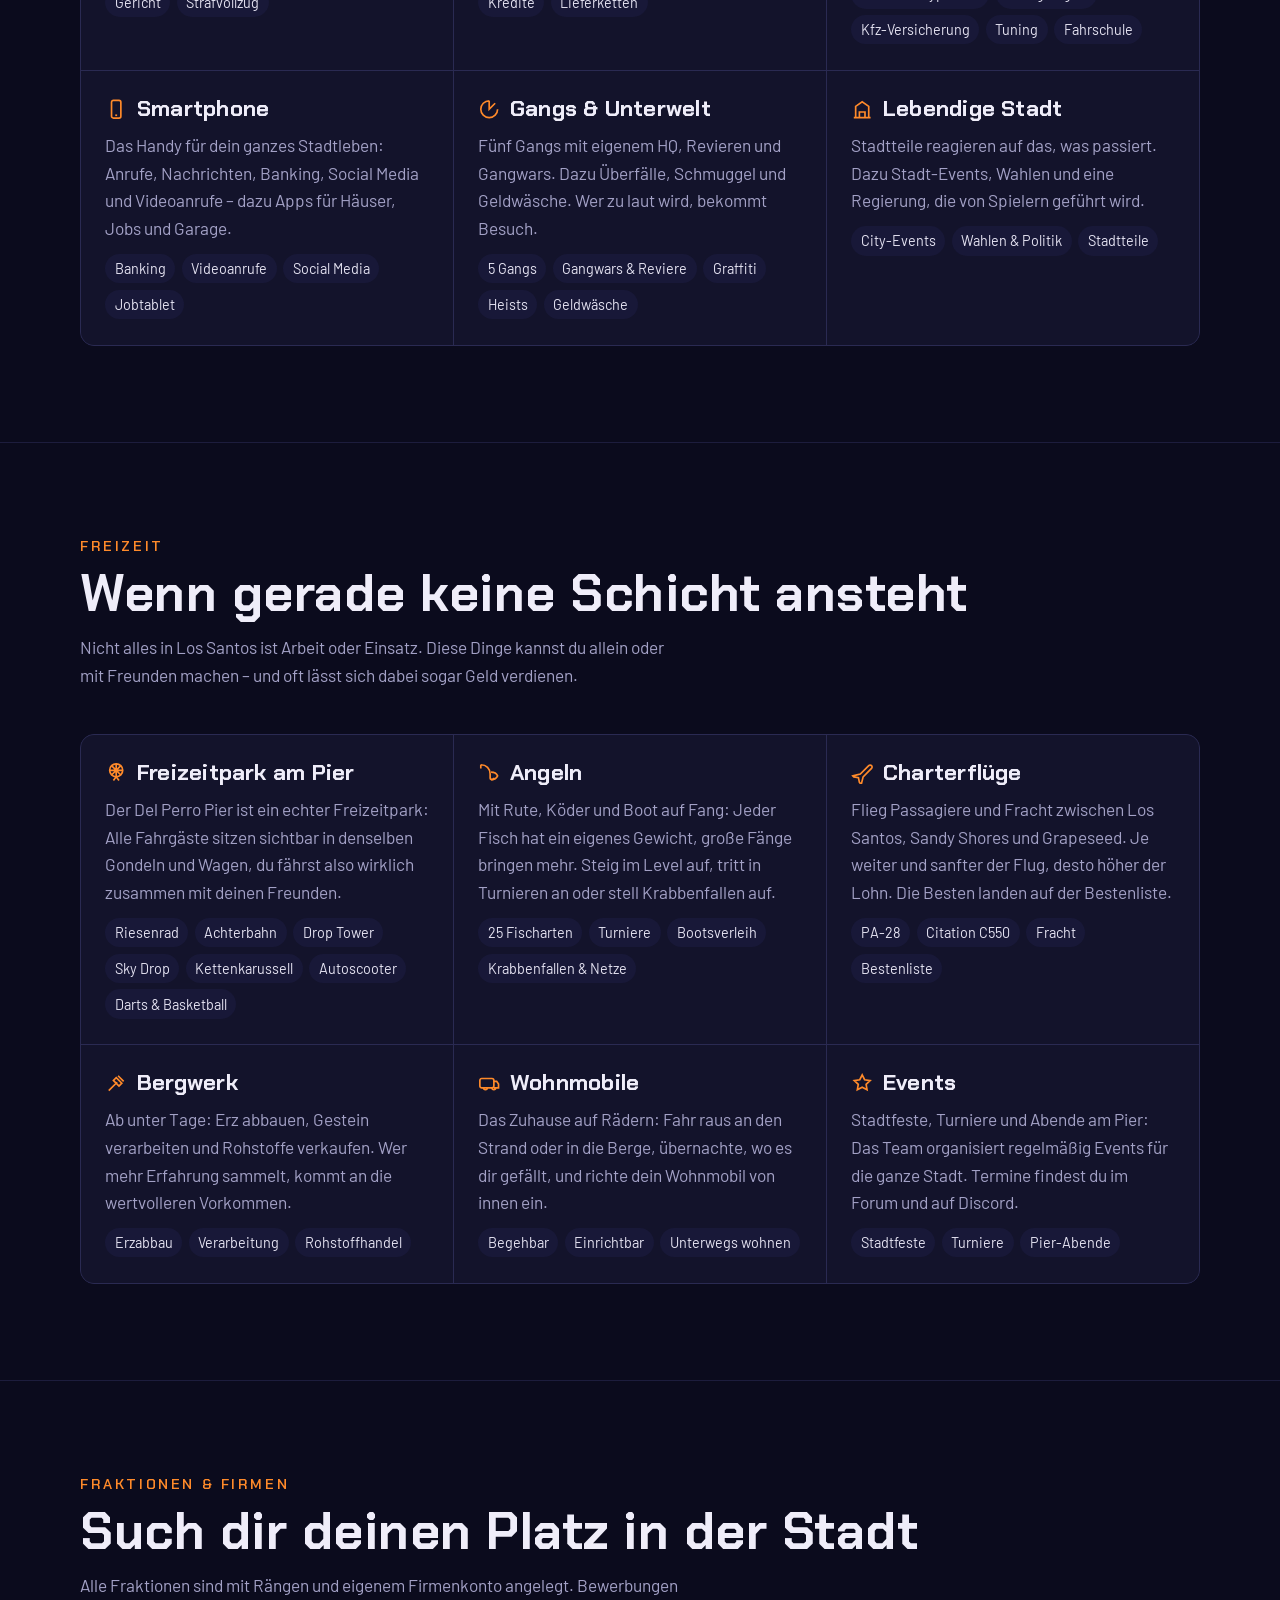
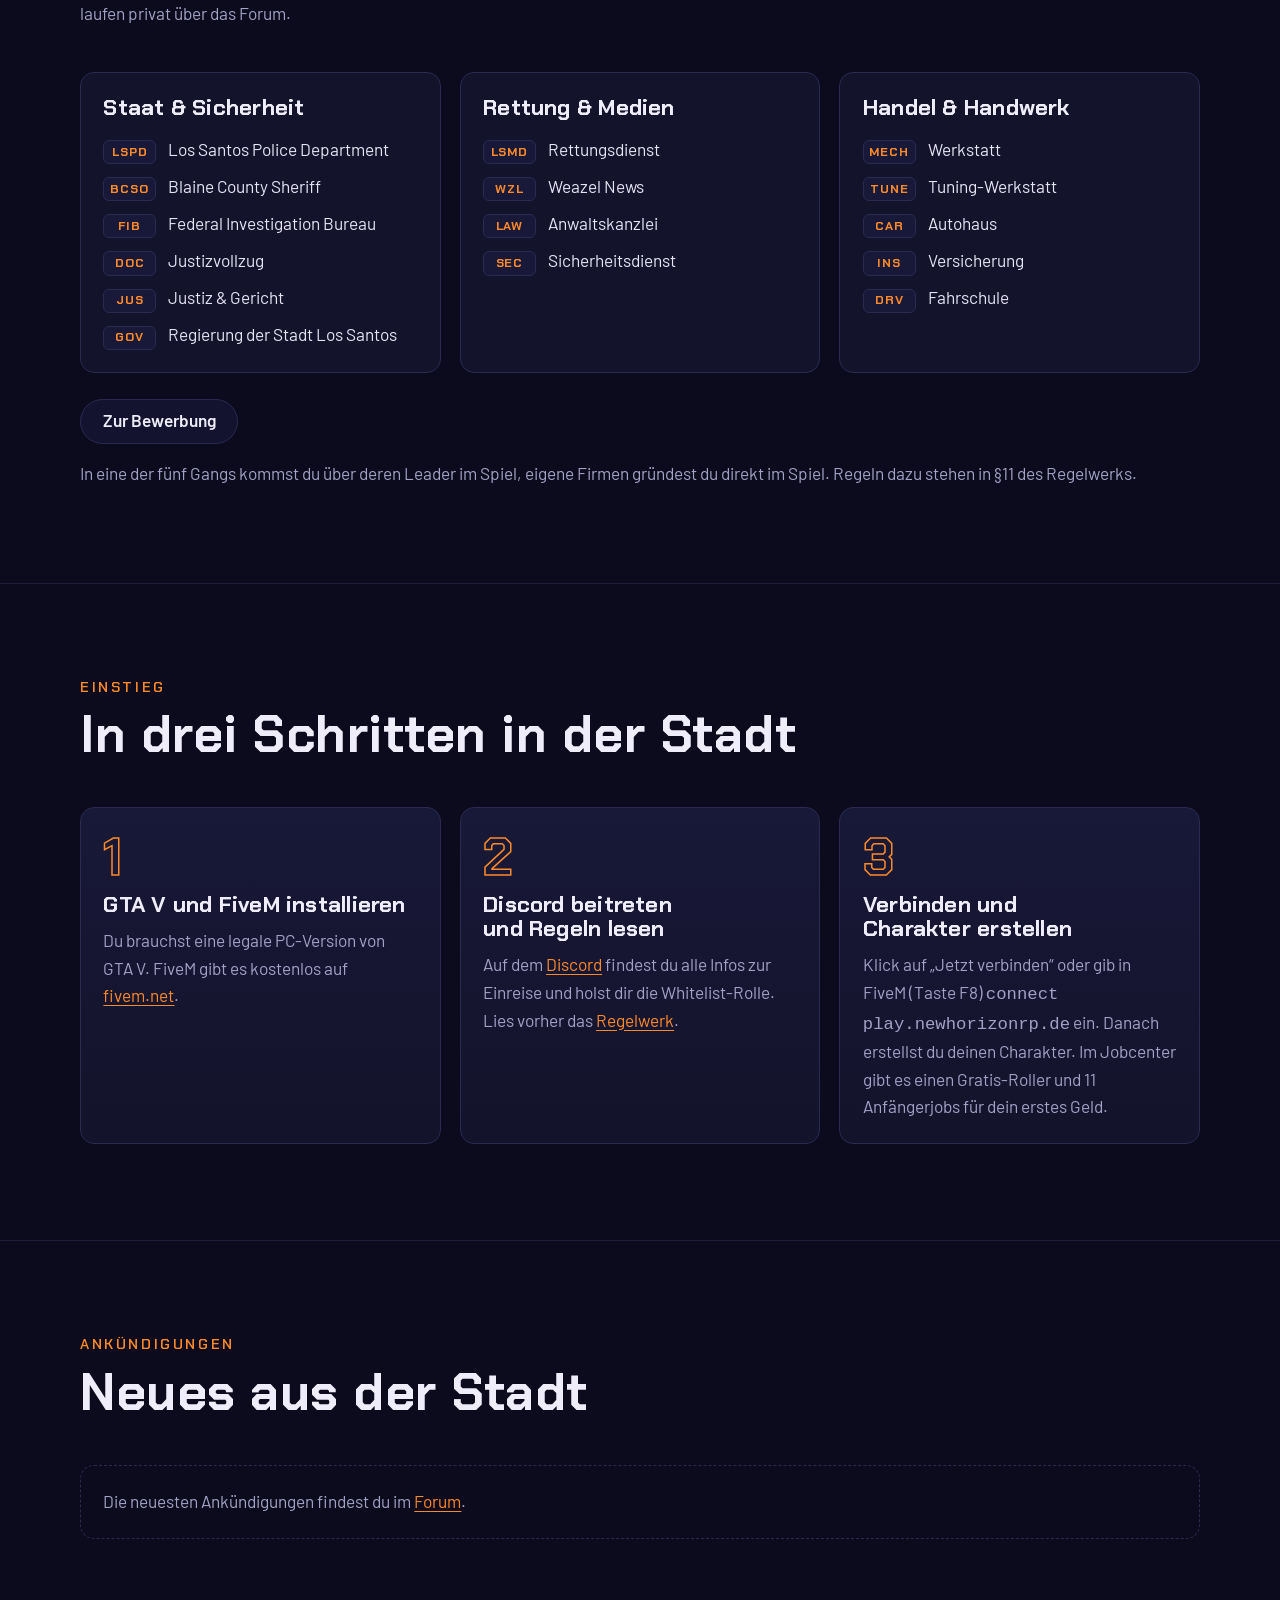
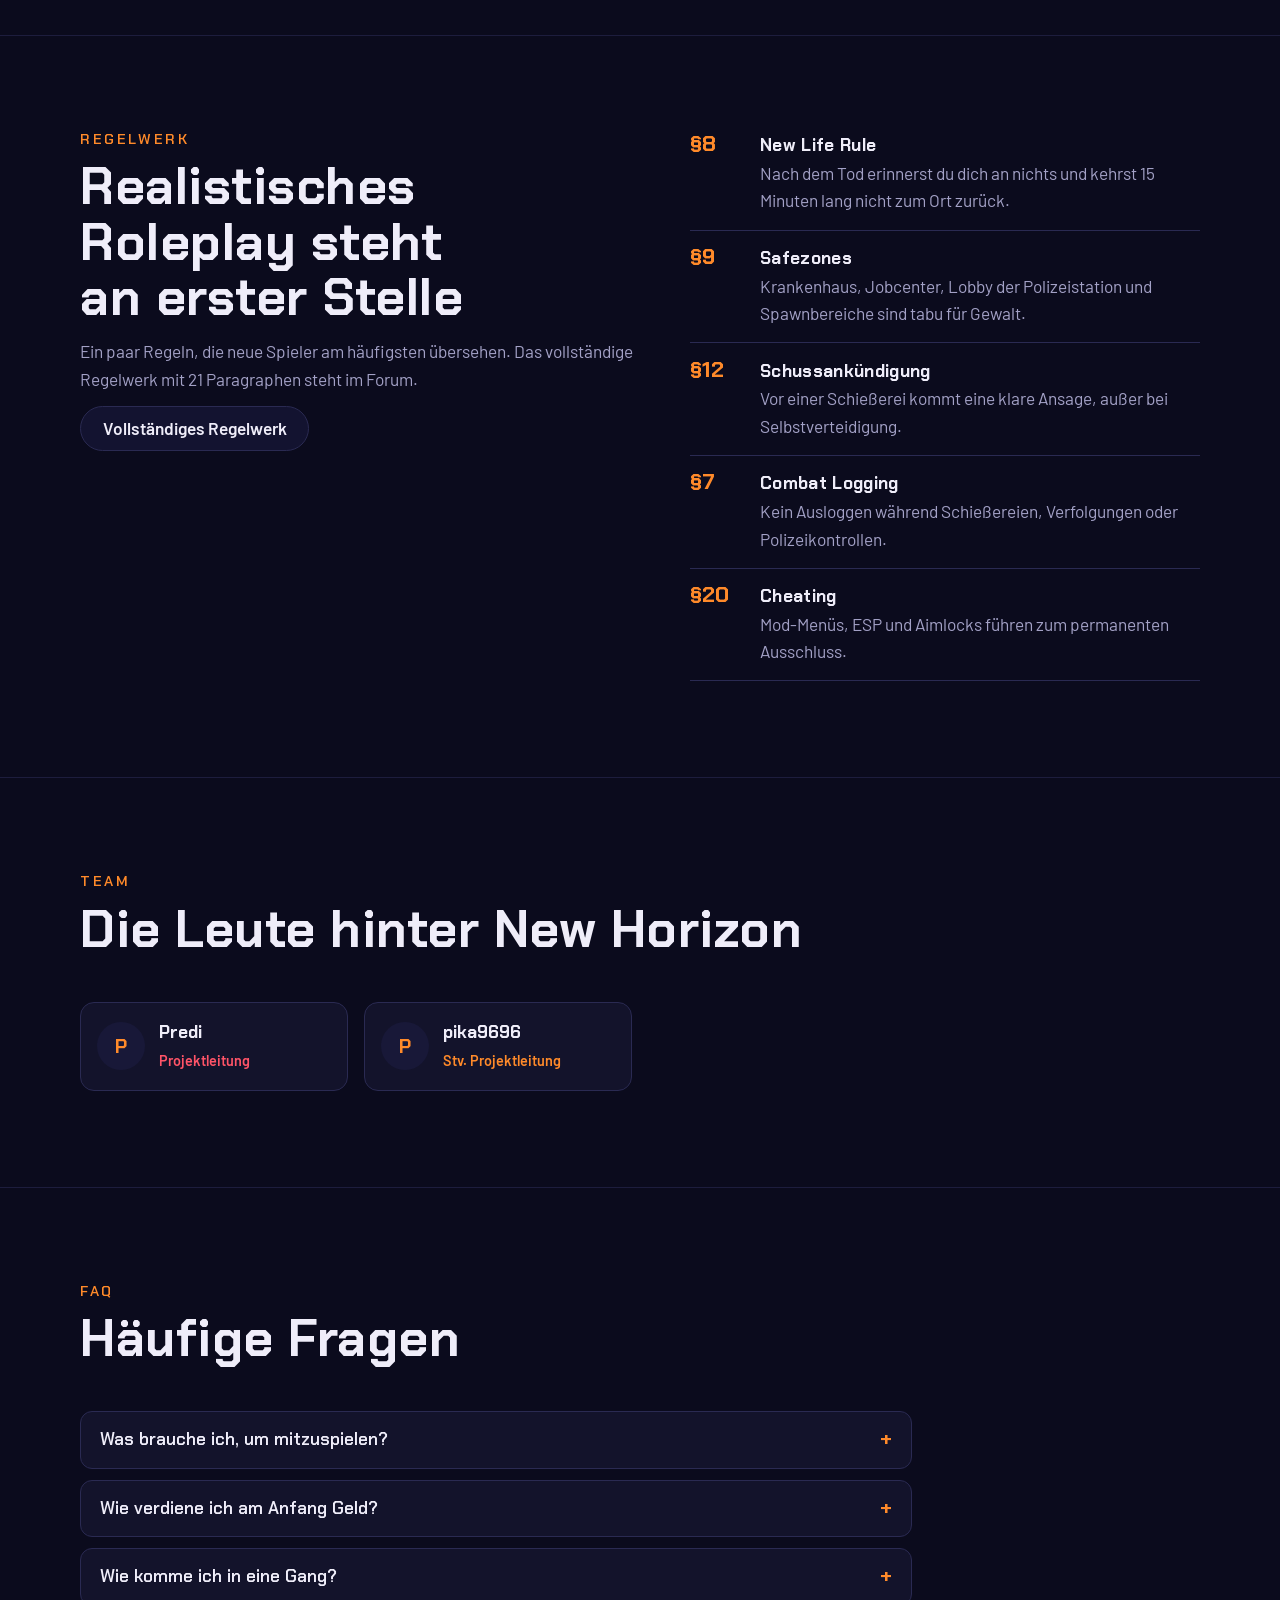
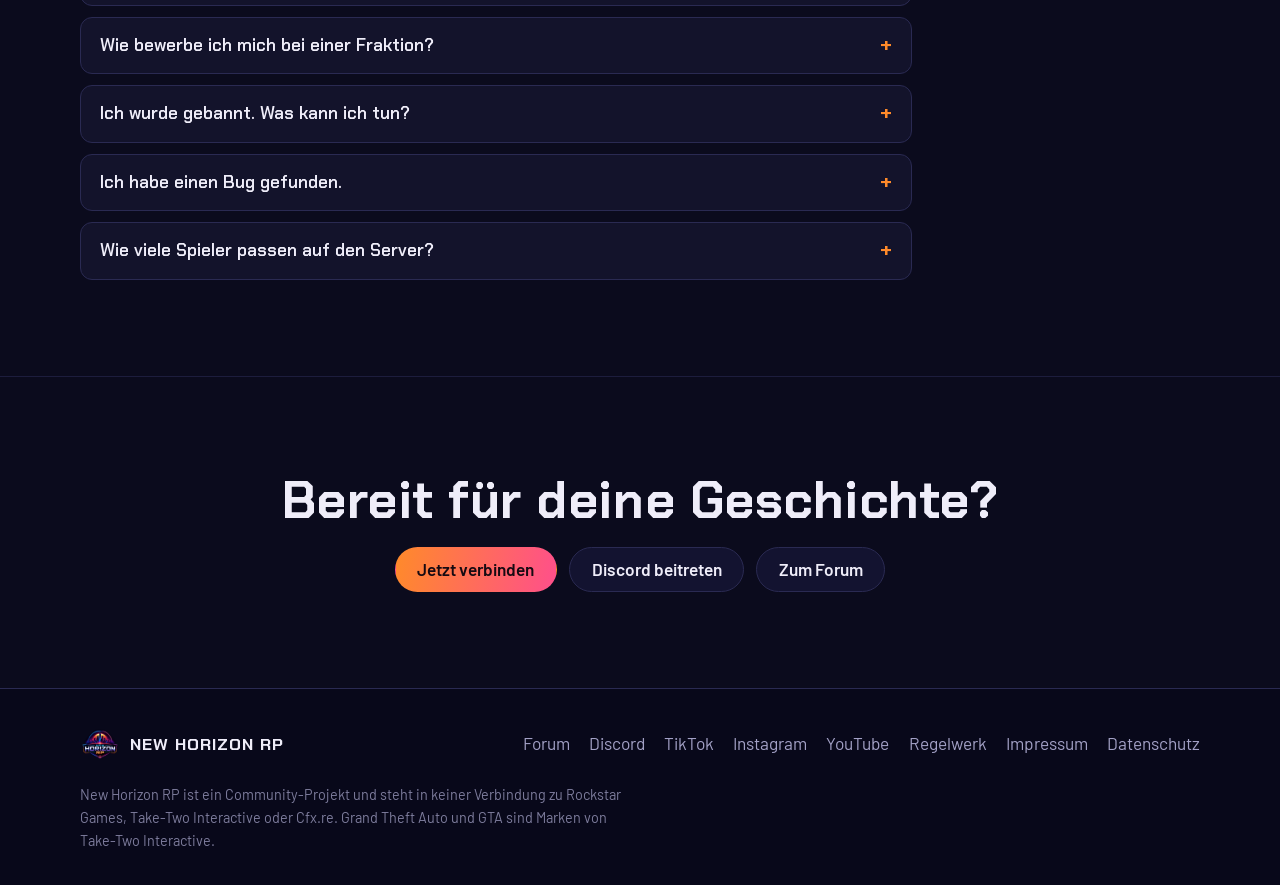
==== commit 0d8ac71c: "Webseite: Freizeit-Abschnitt, Smartphone/Wohnen aktualisiert, 11 Anfängerjobs, Instagram/YouTube, Ti" ====
--- a/index.html
+++ b/index.html
@@ -21,7 +21,7 @@
 <link rel="preload" href="assets/fonts/chakra-petch-700.woff2" as="font" type="font/woff2" crossorigin>
 <link rel="stylesheet" href="assets/fonts.css">
 <link rel="stylesheet" href="assets/site.css">
-<script type="application/ld+json">{"@context":"https://schema.org","@type":"Organization","name":"New Horizon RP","url":"https://newhorizonrp.de/","logo":"https://newhorizonrp.de/assets/icon-192.png","sameAs":["https://discord.gg/rQ7cCeyAT8","https://forum.newhorizonrp.de","https://www.tiktok.com/@newhorizonrp"]}</script>
+<script type="application/ld+json">{"@context":"https://schema.org","@type":"Organization","name":"New Horizon RP","url":"https://newhorizonrp.de/","logo":"https://newhorizonrp.de/assets/icon-192.png","sameAs":["https://discord.gg/rQ7cCeyAT8","https://forum.newhorizonrp.de","https://www.tiktok.com/@newhorizon_rp_","https://www.instagram.com/newhorizonrp_predi/","https://www.youtube.com/channel/UCXFpQBfFLqAFxb68KOZw9gA"]}</script>
 </head>
 <body>
 
@@ -33,13 +33,16 @@
     </a>
     <nav class="nav" aria-label="Hauptnavigation">
       <a href="#stadt">Die Stadt</a>
+        <a href="#freizeit">Freizeit</a>
       <a href="#fraktionen">Fraktionen</a>
       <a href="#einstieg">Einstieg</a>
       <a href="#news">News</a>
       <a href="#faq">FAQ</a>
     </nav>
     <div class="actions">
-      <a class="btn btn-ghost btn-icon" href="https://www.tiktok.com/@newhorizonrp" target="_blank" rel="noopener" aria-label="New Horizon RP auf TikTok" title="TikTok"><svg class="tt-icon" viewBox="0 0 24 24" width="18" height="18" aria-hidden="true"><path fill="currentColor" d="M16.6 5.82A4.28 4.28 0 0 1 15.54 3h-3.09v12.4a2.59 2.59 0 0 1-2.59 2.5 2.6 2.6 0 0 1-2.6-2.6 2.6 2.6 0 0 1 3.37-2.48V9.66a5.68 5.68 0 0 0-.77-.05A5.69 5.69 0 0 0 4.17 15.3 5.69 5.69 0 0 0 9.86 21a5.69 5.69 0 0 0 5.69-5.69V9.01a7.35 7.35 0 0 0 4.3 1.38V7.3a4.3 4.3 0 0 1-3.25-1.48Z"/></svg></a>
+      <a class="btn btn-ghost btn-icon" href="https://www.tiktok.com/@newhorizon_rp_" target="_blank" rel="noopener" aria-label="New Horizon RP auf TikTok" title="TikTok"><svg class="tt-icon" viewBox="0 0 24 24" width="18" height="18" aria-hidden="true"><path fill="currentColor" d="M16.6 5.82A4.28 4.28 0 0 1 15.54 3h-3.09v12.4a2.59 2.59 0 0 1-2.59 2.5 2.6 2.6 0 0 1-2.6-2.6 2.6 2.6 0 0 1 3.37-2.48V9.66a5.68 5.68 0 0 0-.77-.05A5.69 5.69 0 0 0 4.17 15.3 5.69 5.69 0 0 0 9.86 21a5.69 5.69 0 0 0 5.69-5.69V9.01a7.35 7.35 0 0 0 4.3 1.38V7.3a4.3 4.3 0 0 1-3.25-1.48Z"/></svg></a>
+      <a class="btn btn-ghost btn-icon" href="https://www.instagram.com/newhorizonrp_predi/" target="_blank" rel="noopener" aria-label="New Horizon RP auf Instagram" title="Instagram"><svg class="tt-icon" viewBox="0 0 24 24" width="18" height="18" fill="none" stroke="currentColor" stroke-width="2" aria-hidden="true"><rect x="3" y="3" width="18" height="18" rx="5"/><circle cx="12" cy="12" r="4"/><circle cx="17.5" cy="6.5" r="1" fill="currentColor" stroke="none"/></svg></a>
+      <a class="btn btn-ghost btn-icon" href="https://www.youtube.com/channel/UCXFpQBfFLqAFxb68KOZw9gA" target="_blank" rel="noopener" aria-label="New Horizon RP auf YouTube" title="YouTube"><svg class="tt-icon" viewBox="0 0 24 24" width="18" height="18" aria-hidden="true"><path fill="currentColor" d="M21.6 7.2a2.5 2.5 0 0 0-1.8-1.8C18.2 5 12 5 12 5s-6.2 0-7.8.4a2.5 2.5 0 0 0-1.8 1.8C2 8.8 2 12 2 12s0 3.2.4 4.8a2.5 2.5 0 0 0 1.8 1.8C5.8 19 12 19 12 19s6.2 0 7.8-.4a2.5 2.5 0 0 0 1.8-1.8c.4-1.6.4-4.8.4-4.8s0-3.2-.4-4.8ZM10 15V9l5.2 3L10 15Z"/></svg></a>
       <a class="btn btn-ghost" href="https://forum.newhorizonrp.de">Forum</a>
       <a class="btn btn-sun js-discord" href="https://discord.gg/rQ7cCeyAT8">Discord</a>
     </div>
@@ -53,7 +56,7 @@
       <strong>Stadtfest in Los Santos</strong>
       <span class="eb-when">Sa 21.11. · 19 Uhr · Legion Square</span>
       <span class="eb-count" id="eb-count" aria-live="off"></span>
-      <a class="eb-link" href="https://forum.newhorizonrp.de/c/ankuendigungen/5">Programm ansehen →</a>
+      <a class="eb-link" href="https://forum.newhorizonrp.de/t/36">Programm ansehen →</a>
     </div>
   </aside>
   <section class="hero" aria-labelledby="hero-title">
@@ -107,13 +110,13 @@
         </article>
         <article>
           <h3><svg viewBox="0 0 24 24" fill="none" stroke="currentColor" stroke-width="1.8" aria-hidden="true"><path d="M3 11 12 4l9 7M5 10v10h14V10"/></svg>Wohnen &amp; Fahrzeuge</h3>
-          <p>Eigene Häuser und Garagen, ein Autohaus, Tuning und Waschanlage. Den Führerschein machst du vorher in der Fahrschule.</p>
-          <ul><li>Häuser</li><li>Garagen &amp; Abschlepphof</li><li>Tuning</li><li>Fahrschule</li></ul>
-        </article>
-        <article>
-          <h3><svg viewBox="0 0 24 24" fill="none" stroke="currentColor" stroke-width="1.8" aria-hidden="true"><rect x="7" y="2.5" width="10" height="19" rx="2"/><path d="M11 18.5h2"/></svg>Horizon One</h3>
-          <p>Das eigene Smartphone der Stadt: Banking, Nachrichten, Bürgerportal mit Rezepten, Zertifikaten und Terminen.</p>
-          <ul><li>Banking</li><li>Bürgerportal</li><li>Jobtablet</li></ul>
+          <p>Kaufen oder mieten, auf Wunsch per Hypothek: Häuser mit Einrichtung und eigener Hausgarage. Dazu Garagen mit Kfz-Versicherung, ein Autohaus, Tuning und die Fahrschule.</p>
+          <ul><li>Häuser &amp; Hypothek</li><li>Hausgaragen</li><li>Kfz-Versicherung</li><li>Tuning</li><li>Fahrschule</li></ul>
+        </article>
+        <article>
+          <h3><svg viewBox="0 0 24 24" fill="none" stroke="currentColor" stroke-width="1.8" aria-hidden="true"><rect x="7" y="2.5" width="10" height="19" rx="2"/><path d="M11 18.5h2"/></svg>Smartphone</h3>
+          <p>Das Handy für dein ganzes Stadtleben: Anrufe, Nachrichten, Banking, Social Media und Videoanrufe – dazu Apps für Häuser, Jobs und Garage.</p>
+          <ul><li>Banking</li><li>Videoanrufe</li><li>Social Media</li><li>Jobtablet</li></ul>
         </article>
         <article>
           <h3><svg viewBox="0 0 24 24" fill="none" stroke="currentColor" stroke-width="1.8" aria-hidden="true"><path d="M12 3a9 9 0 1 0 9 9M12 3v9l6.4-6.4"/></svg>Gangs &amp; Unterwelt</h3>
@@ -124,6 +127,48 @@
           <h3><svg viewBox="0 0 24 24" fill="none" stroke="currentColor" stroke-width="1.8" aria-hidden="true"><path d="M3 21h18M5 21V9l7-5 7 5v12M9 21v-6h6v6"/></svg>Lebendige Stadt</h3>
           <p>Stadtteile reagieren auf das, was passiert. Dazu Stadt-Events, Wahlen und eine Regierung, die von Spielern geführt wird.</p>
           <ul><li>City-Events</li><li>Wahlen &amp; Politik</li><li>Stadtteile</li></ul>
+        </article>
+      </div>
+    </div>
+  </section>
+
+  <section class="block" id="freizeit" aria-labelledby="freizeit-title">
+    <div class="wrap">
+      <div class="head">
+        <span class="eyebrow">Freizeit</span>
+        <h2 id="freizeit-title">Wenn gerade keine Schicht ansteht</h2>
+        <p class="lead">Nicht alles in Los Santos ist Arbeit oder Einsatz. Diese Dinge kannst du allein oder mit Freunden machen – und oft lässt sich dabei sogar Geld verdienen.</p>
+      </div>
+      <div class="city">
+        <article>
+          <h3><svg viewBox="0 0 24 24" fill="none" stroke="currentColor" stroke-width="1.8" aria-hidden="true"><circle cx="12" cy="10" r="7"/><path d="M12 3v14M5 10h14M7 5l10 10M17 5 7 15M9 21l3-4 3 4"/></svg>Freizeitpark am Pier</h3>
+          <p>Der Del Perro Pier ist ein echter Freizeitpark: Alle Fahrgäste sitzen sichtbar in denselben Gondeln und Wagen, du fährst also wirklich zusammen mit deinen Freunden.</p>
+          <ul><li>Riesenrad</li><li>Achterbahn</li><li>Drop Tower</li><li>Sky Drop</li><li>Kettenkarussell</li><li>Autoscooter</li><li>Darts &amp; Basketball</li></ul>
+        </article>
+        <article>
+          <h3><svg viewBox="0 0 24 24" fill="none" stroke="currentColor" stroke-width="1.8" aria-hidden="true"><path d="M3 4c6 0 10 4 10 10M13 14v4a2 2 0 1 0 4 0M3 4v4"/><path d="M14 20c3 0 6-1.5 7-4-1-2.5-4-4-7-4"/></svg>Angeln</h3>
+          <p>Mit Rute, Köder und Boot auf Fang: Jeder Fisch hat ein eigenes Gewicht, große Fänge bringen mehr. Steig im Level auf, tritt in Turnieren an oder stell Krabbenfallen auf.</p>
+          <ul><li>25 Fischarten</li><li>Turniere</li><li>Bootsverleih</li><li>Krabbenfallen &amp; Netze</li></ul>
+        </article>
+        <article>
+          <h3><svg viewBox="0 0 24 24" fill="none" stroke="currentColor" stroke-width="1.8" aria-hidden="true"><path d="M2 16l8-2 9-9a2 2 0 0 1 3 3l-9 9-2 8-2-2-1-5-5-1-1-1Z"/></svg>Charterflüge</h3>
+          <p>Flieg Passagiere und Fracht zwischen Los Santos, Sandy Shores und Grapeseed. Je weiter und sanfter der Flug, desto höher der Lohn. Die Besten landen auf der Bestenliste.</p>
+          <ul><li>PA-28</li><li>Citation C550</li><li>Fracht</li><li>Bestenliste</li></ul>
+        </article>
+        <article>
+          <h3><svg viewBox="0 0 24 24" fill="none" stroke="currentColor" stroke-width="1.8" aria-hidden="true"><path d="M14 4l6 6M4 20l9-9M12 6l6 6-3 3-6-6 3-3Z"/></svg>Bergwerk</h3>
+          <p>Ab unter Tage: Erz abbauen, Gestein verarbeiten und Rohstoffe verkaufen. Wer mehr Erfahrung sammelt, kommt an die wertvolleren Vorkommen.</p>
+          <ul><li>Erzabbau</li><li>Verarbeitung</li><li>Rohstoffhandel</li></ul>
+        </article>
+        <article>
+          <h3><svg viewBox="0 0 24 24" fill="none" stroke="currentColor" stroke-width="1.8" aria-hidden="true"><rect x="2" y="7" width="15" height="10" rx="2"/><path d="M17 10h3l2 3v4h-5M6 17a2 2 0 1 0 4 0M15 17a2 2 0 1 0 4 0"/></svg>Wohnmobile</h3>
+          <p>Das Zuhause auf Rädern: Fahr raus an den Strand oder in die Berge, übernachte, wo es dir gefällt, und richte dein Wohnmobil von innen ein.</p>
+          <ul><li>Begehbar</li><li>Einrichtbar</li><li>Unterwegs wohnen</li></ul>
+        </article>
+        <article>
+          <h3><svg viewBox="0 0 24 24" fill="none" stroke="currentColor" stroke-width="1.8" aria-hidden="true"><path d="M12 3l2.6 5.3 5.9.9-4.3 4.1 1 5.8L12 16.4 6.8 19.1l1-5.8L3.5 9.2l5.9-.9L12 3Z"/></svg>Events</h3>
+          <p>Stadtfeste, Turniere und Abende am Pier: Das Team organisiert regelmäßig Events für die ganze Stadt. Termine findest du im Forum und auf Discord.</p>
+          <ul><li>Stadtfeste</li><li>Turniere</li><li>Pier-Abende</li></ul>
         </article>
       </div>
     </div>
@@ -192,7 +237,7 @@
         </li>
         <li>
           <h3>Verbinden und Charakter erstellen</h3>
-          <p>Klick auf „Jetzt verbinden“ oder gib in FiveM (Taste F8) <code>connect play.newhorizonrp.de</code> ein. Danach erstellst du deinen Charakter. Im Jobcenter gibt es einen Gratis-Roller und 13 Anfängerjobs für dein erstes Geld.</p>
+          <p>Klick auf „Jetzt verbinden“ oder gib in FiveM (Taste F8) <code>connect play.newhorizonrp.de</code> ein. Danach erstellst du deinen Charakter. Im Jobcenter gibt es einen Gratis-Roller und 11 Anfängerjobs für dein erstes Geld.</p>
         </li>
       </ol>
     </div>
@@ -254,7 +299,7 @@
         </details>
         <details>
           <summary>Wie verdiene ich am Anfang Geld?</summary>
-          <div><p>Im Jobcenter warten 13 Anfängerjobs, von Post und Busfahrer bis Pizzabote und Elektriker. Den Lohn gibt es am Schichtende, im Team verdient ihr bis zu 30&nbsp;% mehr, und für 50 Arbeitsschritte am Tag gibt es 1.500&nbsp;$ Bonus. Einen Roller bekommst du dort 45 Minuten lang gratis.</p></div>
+          <div><p>Im Jobcenter warten 11 Anfängerjobs, von Post und Busfahrer bis Pizzabote und Elektriker. Den Lohn gibt es am Schichtende, im Team verdient ihr bis zu 30&nbsp;% mehr, und für 50 Arbeitsschritte am Tag gibt es 1.500&nbsp;$ Bonus. Einen Roller bekommst du dort 45 Minuten lang gratis.</p></div>
         </details>
         <details>
           <summary>Wie komme ich in eine Gang?</summary>
@@ -299,7 +344,9 @@
       <nav class="foot-links" aria-label="Fußzeile">
         <a href="https://forum.newhorizonrp.de">Forum</a>
         <a class="js-discord" href="https://discord.gg/rQ7cCeyAT8">Discord</a>
-        <a href="https://www.tiktok.com/@newhorizonrp" target="_blank" rel="noopener">TikTok</a>
+        <a href="https://www.tiktok.com/@newhorizon_rp_" target="_blank" rel="noopener">TikTok</a>
+        <a href="https://www.instagram.com/newhorizonrp_predi/" target="_blank" rel="noopener">Instagram</a>
+        <a href="https://www.youtube.com/channel/UCXFpQBfFLqAFxb68KOZw9gA" target="_blank" rel="noopener">YouTube</a>
         <a href="https://forum.newhorizonrp.de/t/offizielles-server-regelwerk/19">Regelwerk</a>
         <a href="impressum.html">Impressum</a>
         <a href="datenschutz.html">Datenschutz</a>
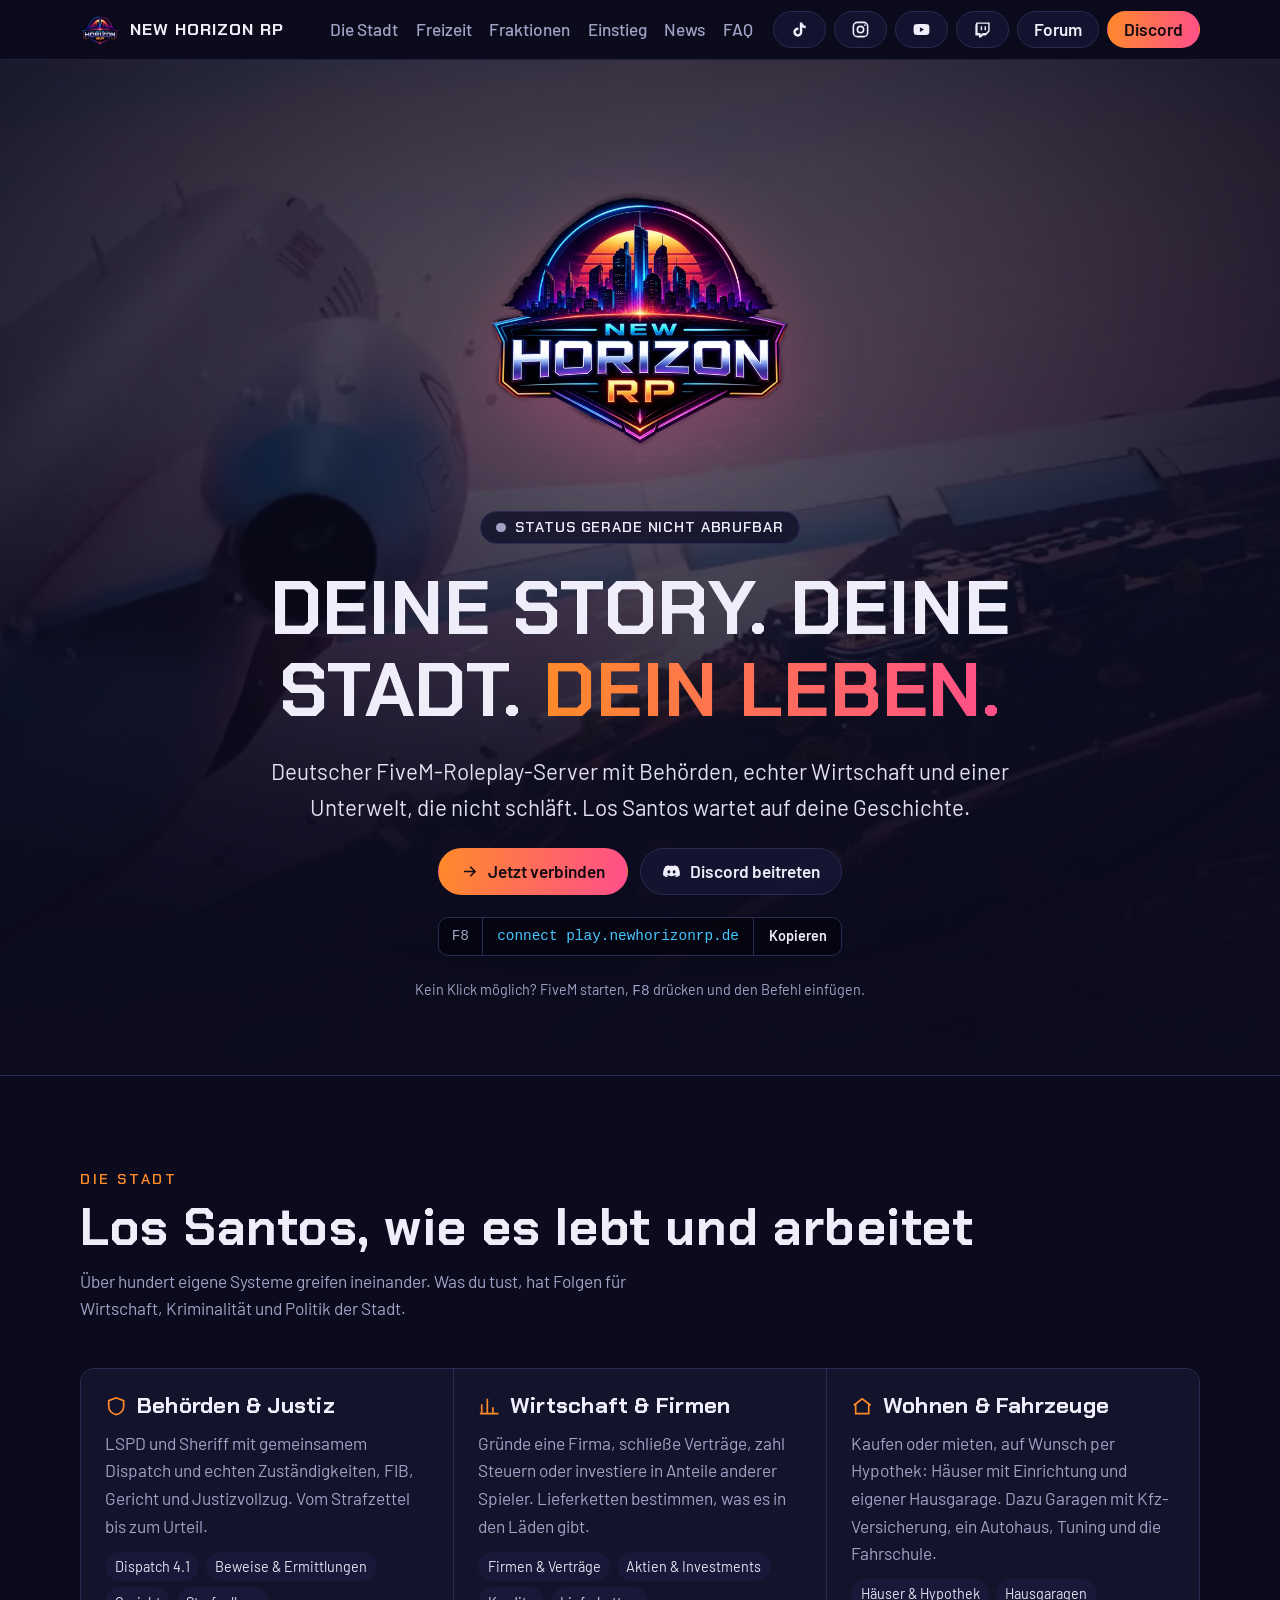
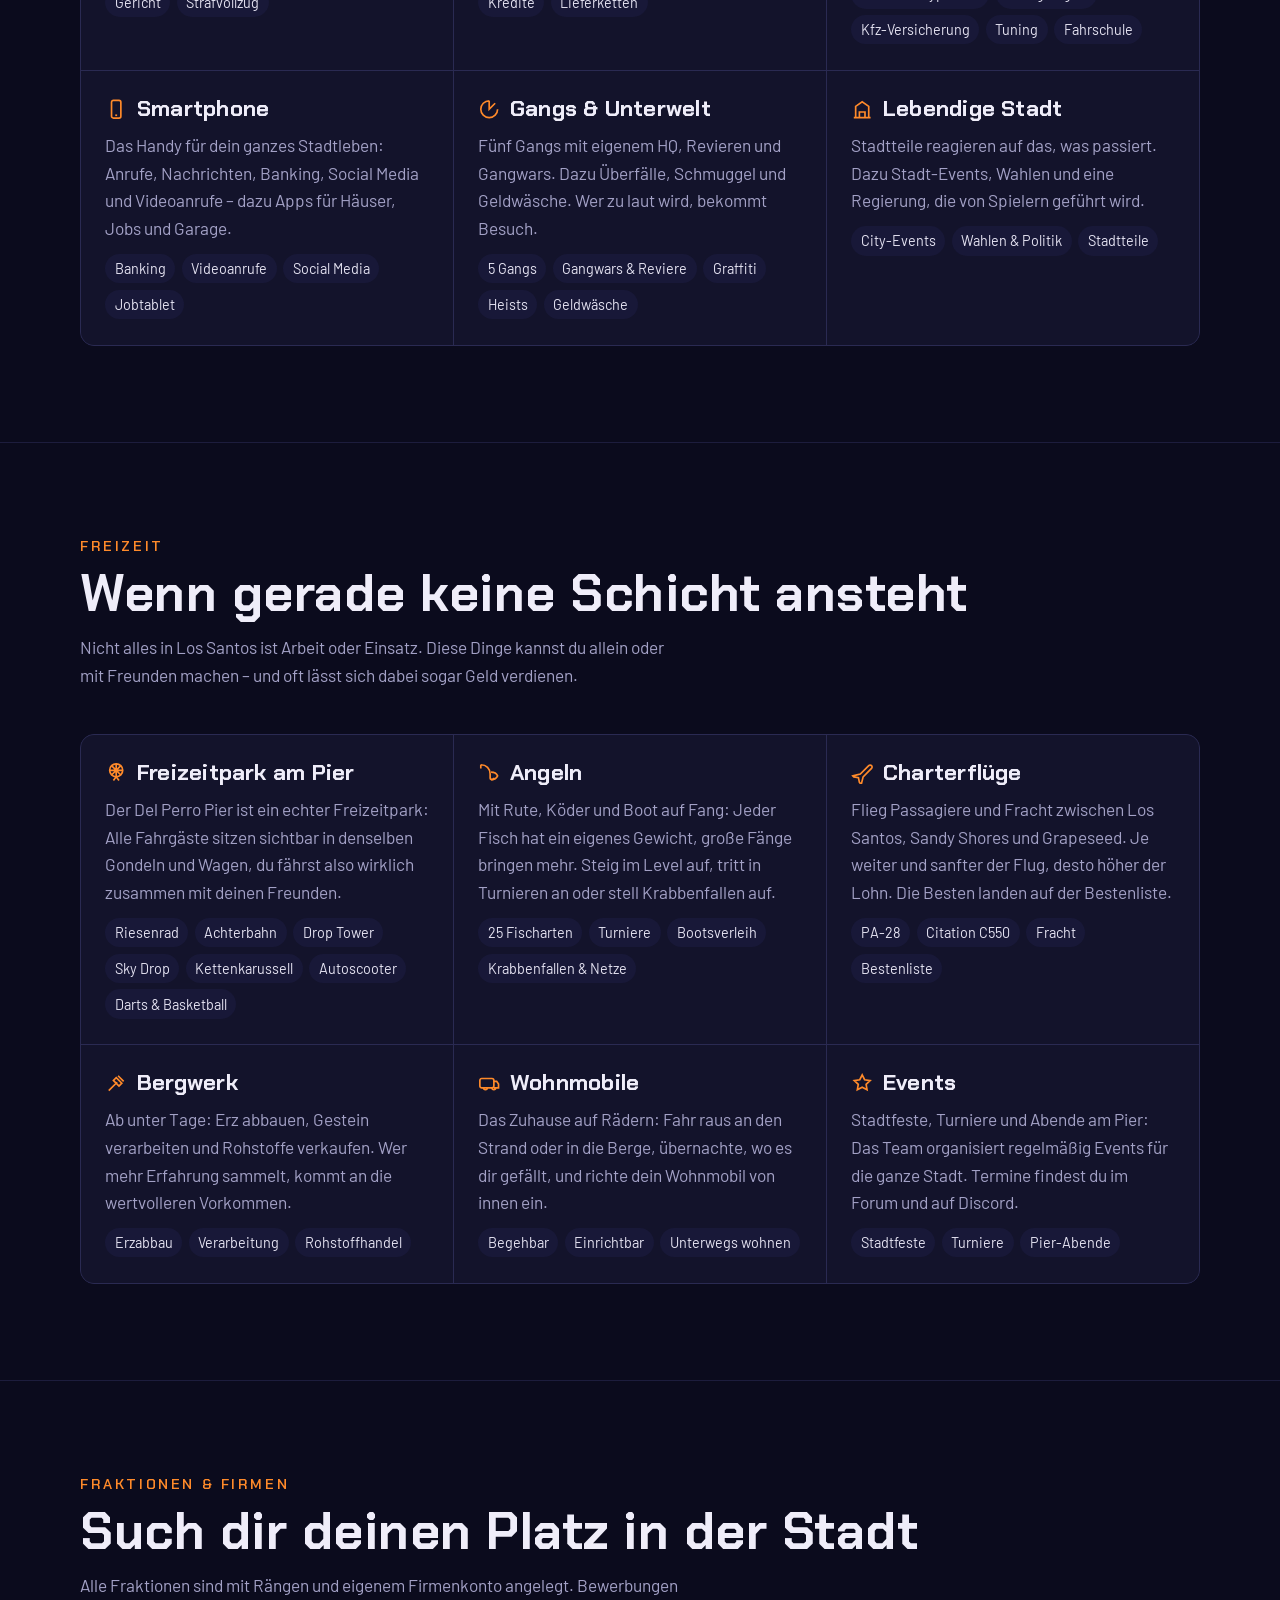
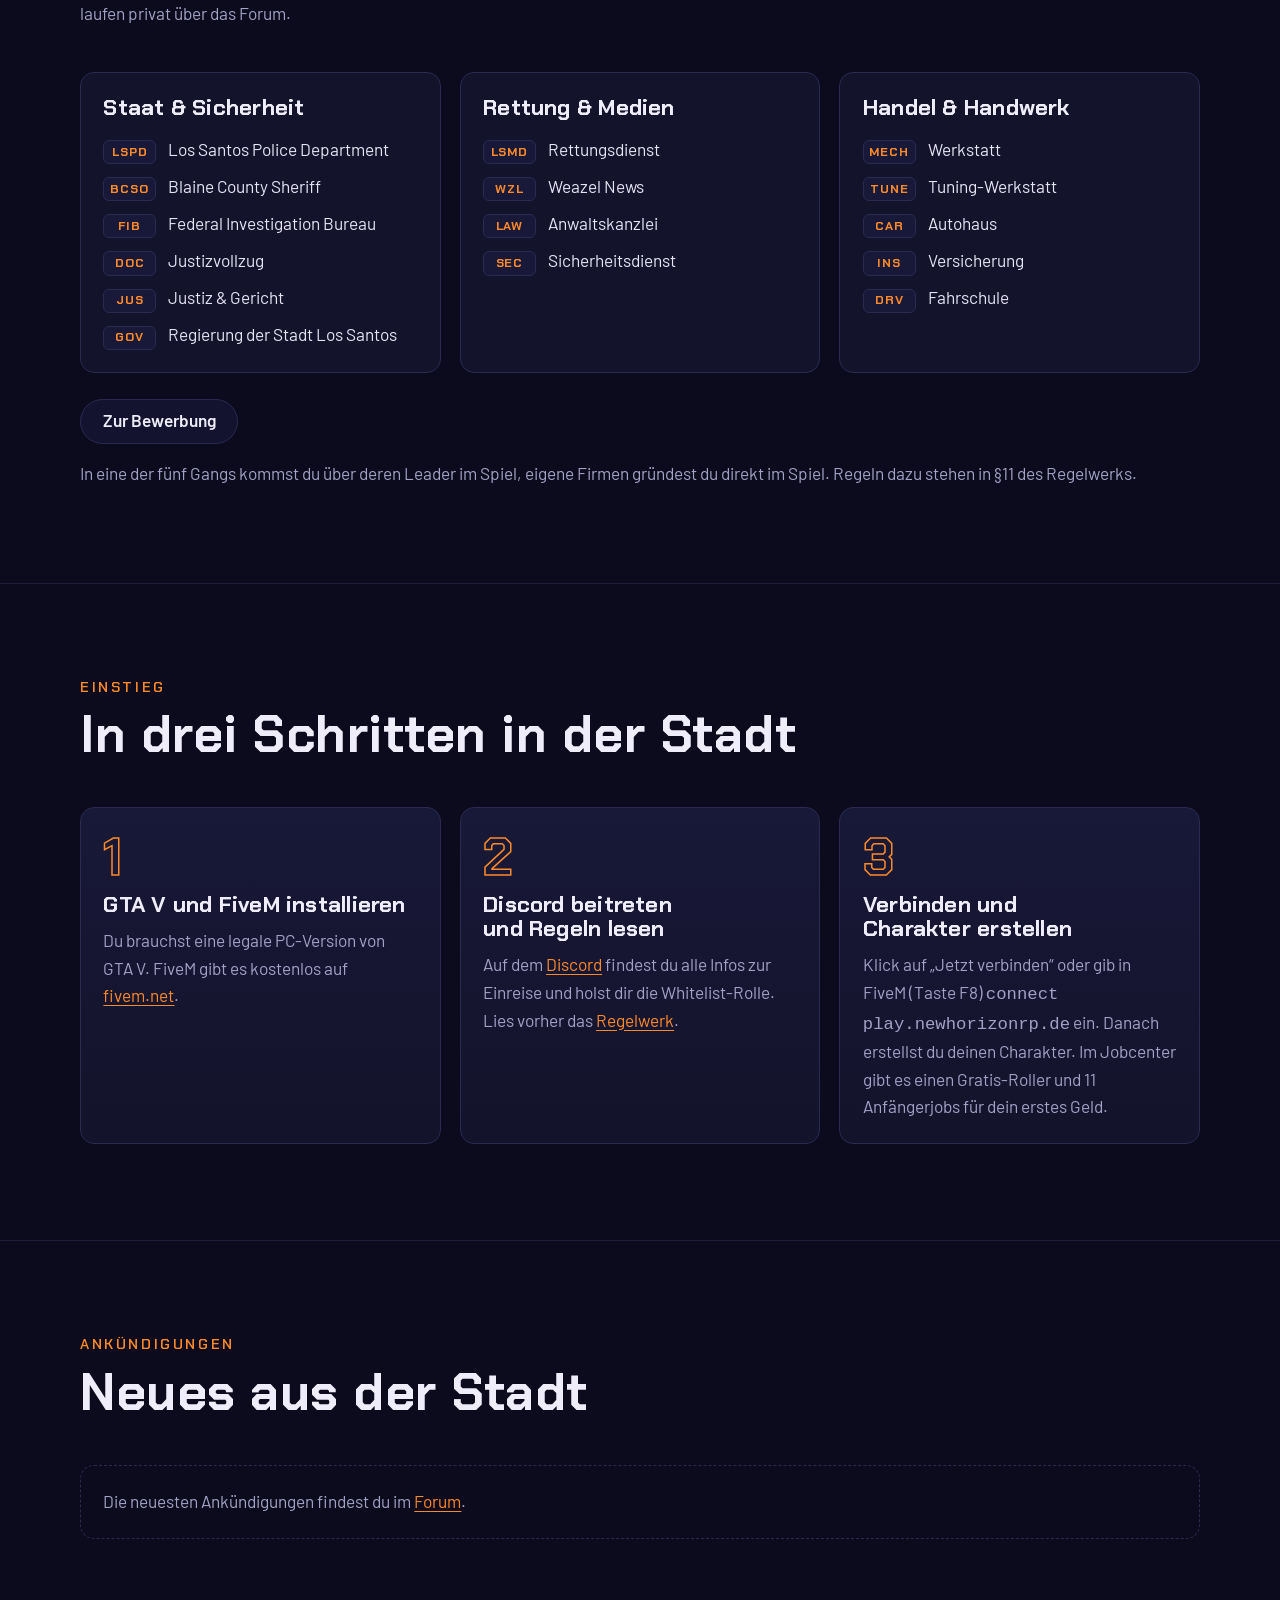
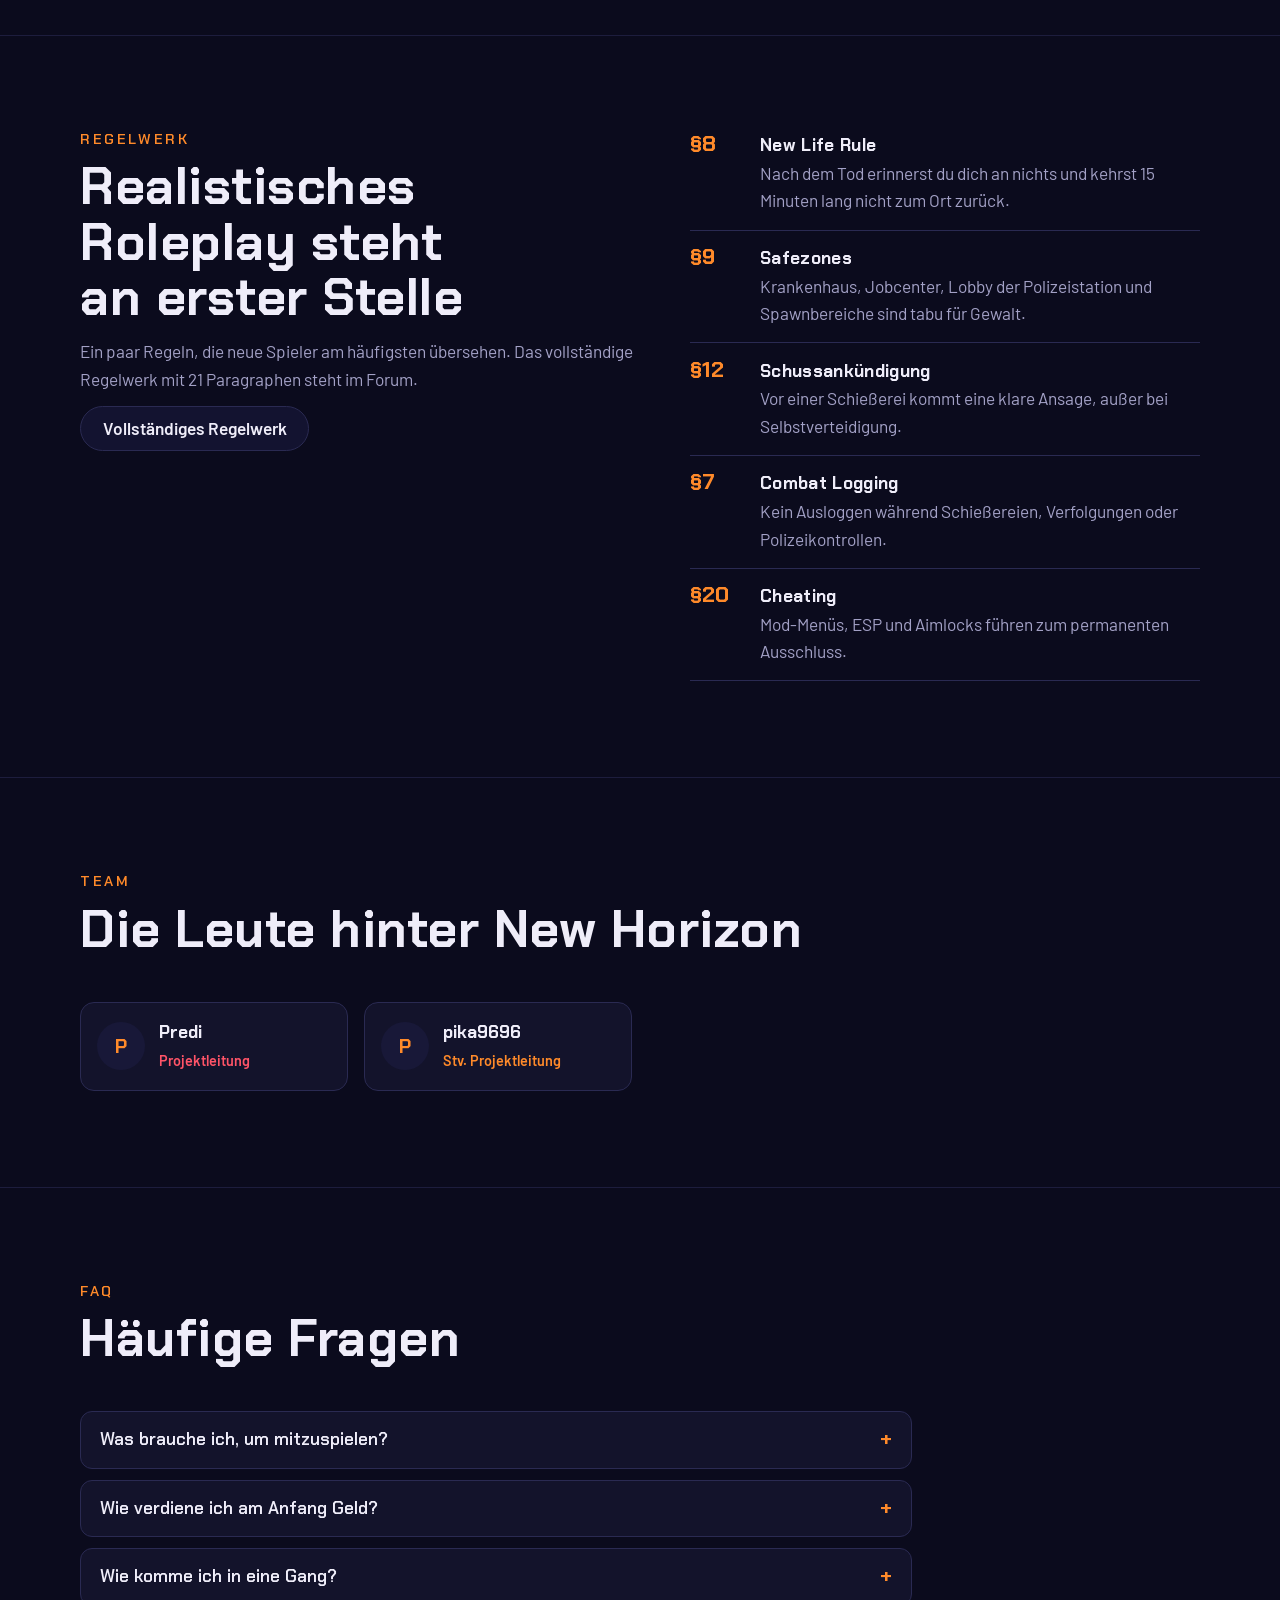
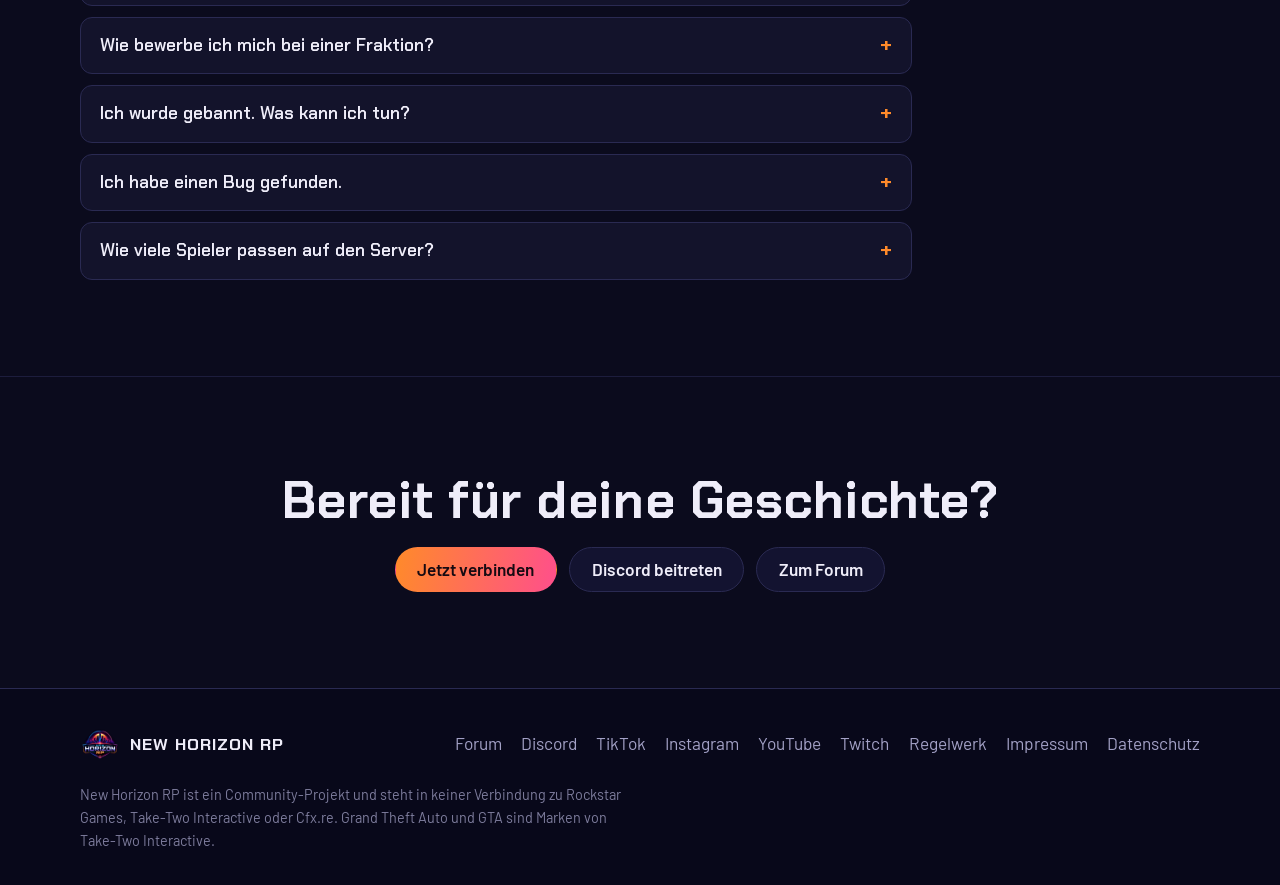
==== commit 51b273fe: "Webseite: Twitch verlinkt Co-Authored-By: Claude Opus 5.5 <noreply@anthropic.com> Claude-Session: ht" ====
--- a/index.html
+++ b/index.html
@@ -21,7 +21,7 @@
 <link rel="preload" href="assets/fonts/chakra-petch-700.woff2" as="font" type="font/woff2" crossorigin>
 <link rel="stylesheet" href="assets/fonts.css">
 <link rel="stylesheet" href="assets/site.css">
-<script type="application/ld+json">{"@context":"https://schema.org","@type":"Organization","name":"New Horizon RP","url":"https://newhorizonrp.de/","logo":"https://newhorizonrp.de/assets/icon-192.png","sameAs":["https://discord.gg/rQ7cCeyAT8","https://forum.newhorizonrp.de","https://www.tiktok.com/@newhorizon_rp_","https://www.instagram.com/newhorizonrp_predi/","https://www.youtube.com/channel/UCXFpQBfFLqAFxb68KOZw9gA"]}</script>
+<script type="application/ld+json">{"@context":"https://schema.org","@type":"Organization","name":"New Horizon RP","url":"https://newhorizonrp.de/","logo":"https://newhorizonrp.de/assets/icon-192.png","sameAs":["https://discord.gg/rQ7cCeyAT8","https://forum.newhorizonrp.de","https://www.tiktok.com/@newhorizon_rp_","https://www.instagram.com/newhorizonrp_predi/","https://www.youtube.com/channel/UCXFpQBfFLqAFxb68KOZw9gA","https://www.twitch.tv/newhorizon_rp"]}</script>
 </head>
 <body>
 
@@ -43,6 +43,7 @@
       <a class="btn btn-ghost btn-icon" href="https://www.tiktok.com/@newhorizon_rp_" target="_blank" rel="noopener" aria-label="New Horizon RP auf TikTok" title="TikTok"><svg class="tt-icon" viewBox="0 0 24 24" width="18" height="18" aria-hidden="true"><path fill="currentColor" d="M16.6 5.82A4.28 4.28 0 0 1 15.54 3h-3.09v12.4a2.59 2.59 0 0 1-2.59 2.5 2.6 2.6 0 0 1-2.6-2.6 2.6 2.6 0 0 1 3.37-2.48V9.66a5.68 5.68 0 0 0-.77-.05A5.69 5.69 0 0 0 4.17 15.3 5.69 5.69 0 0 0 9.86 21a5.69 5.69 0 0 0 5.69-5.69V9.01a7.35 7.35 0 0 0 4.3 1.38V7.3a4.3 4.3 0 0 1-3.25-1.48Z"/></svg></a>
       <a class="btn btn-ghost btn-icon" href="https://www.instagram.com/newhorizonrp_predi/" target="_blank" rel="noopener" aria-label="New Horizon RP auf Instagram" title="Instagram"><svg class="tt-icon" viewBox="0 0 24 24" width="18" height="18" fill="none" stroke="currentColor" stroke-width="2" aria-hidden="true"><rect x="3" y="3" width="18" height="18" rx="5"/><circle cx="12" cy="12" r="4"/><circle cx="17.5" cy="6.5" r="1" fill="currentColor" stroke="none"/></svg></a>
       <a class="btn btn-ghost btn-icon" href="https://www.youtube.com/channel/UCXFpQBfFLqAFxb68KOZw9gA" target="_blank" rel="noopener" aria-label="New Horizon RP auf YouTube" title="YouTube"><svg class="tt-icon" viewBox="0 0 24 24" width="18" height="18" aria-hidden="true"><path fill="currentColor" d="M21.6 7.2a2.5 2.5 0 0 0-1.8-1.8C18.2 5 12 5 12 5s-6.2 0-7.8.4a2.5 2.5 0 0 0-1.8 1.8C2 8.8 2 12 2 12s0 3.2.4 4.8a2.5 2.5 0 0 0 1.8 1.8C5.8 19 12 19 12 19s6.2 0 7.8-.4a2.5 2.5 0 0 0 1.8-1.8c.4-1.6.4-4.8.4-4.8s0-3.2-.4-4.8ZM10 15V9l5.2 3L10 15Z"/></svg></a>
+      <a class="btn btn-ghost btn-icon" href="https://www.twitch.tv/newhorizon_rp" target="_blank" rel="noopener" aria-label="New Horizon RP auf Twitch" title="Twitch"><svg class="tt-icon" viewBox="0 0 24 24" width="18" height="18" aria-hidden="true"><path fill="currentColor" d="M4.3 3 3 6.4v13.1h4.5V22h2.6l2.4-2.5h3.6l4.9-4.9V3H4.3Zm14.9 10.7-2.8 2.8H12l-2.4 2.4v-2.4H5.8V4.8h13.4v8.9ZM16.4 7.8h-1.8v5.1h1.8V7.8Zm-4.9 0H9.7v5.1h1.8V7.8Z"/></svg></a>
       <a class="btn btn-ghost" href="https://forum.newhorizonrp.de">Forum</a>
       <a class="btn btn-sun js-discord" href="https://discord.gg/rQ7cCeyAT8">Discord</a>
     </div>
@@ -347,6 +348,7 @@
         <a href="https://www.tiktok.com/@newhorizon_rp_" target="_blank" rel="noopener">TikTok</a>
         <a href="https://www.instagram.com/newhorizonrp_predi/" target="_blank" rel="noopener">Instagram</a>
         <a href="https://www.youtube.com/channel/UCXFpQBfFLqAFxb68KOZw9gA" target="_blank" rel="noopener">YouTube</a>
+        <a href="https://www.twitch.tv/newhorizon_rp" target="_blank" rel="noopener">Twitch</a>
         <a href="https://forum.newhorizonrp.de/t/offizielles-server-regelwerk/19">Regelwerk</a>
         <a href="impressum.html">Impressum</a>
         <a href="datenschutz.html">Datenschutz</a>
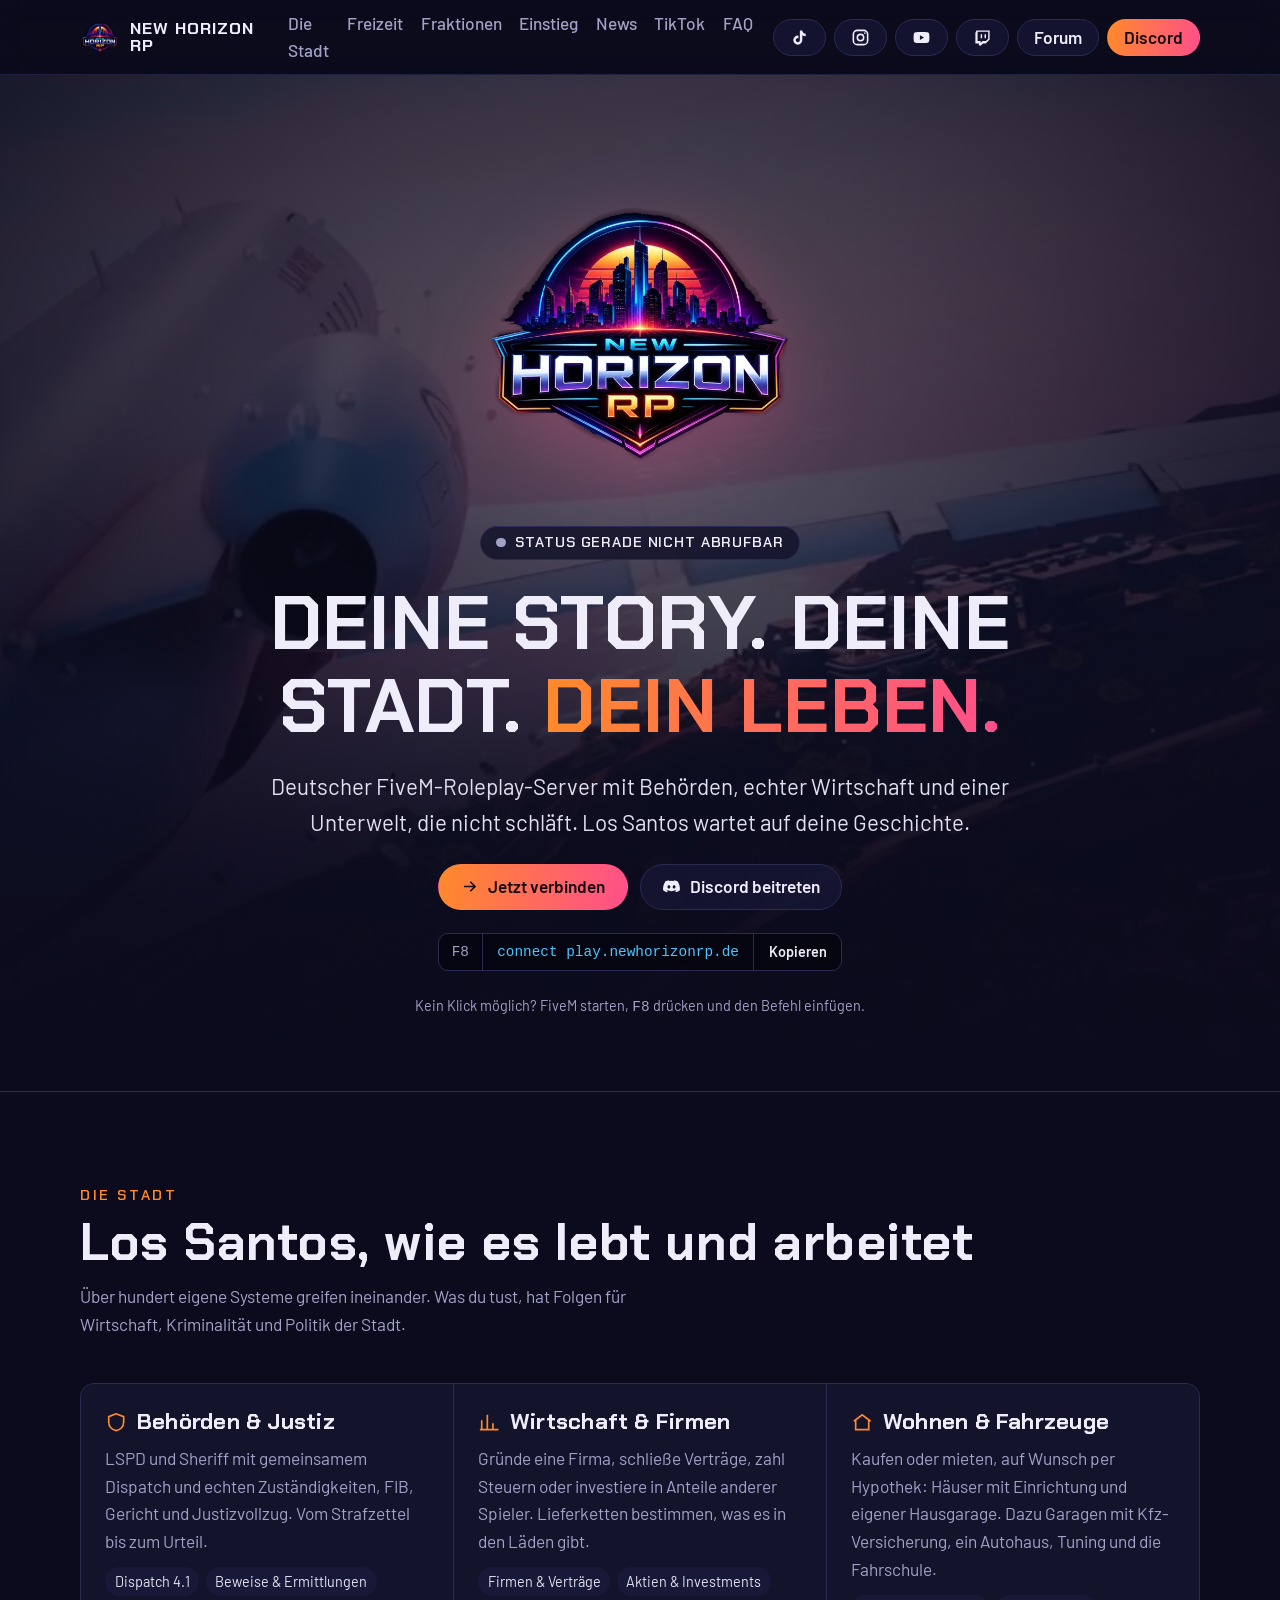
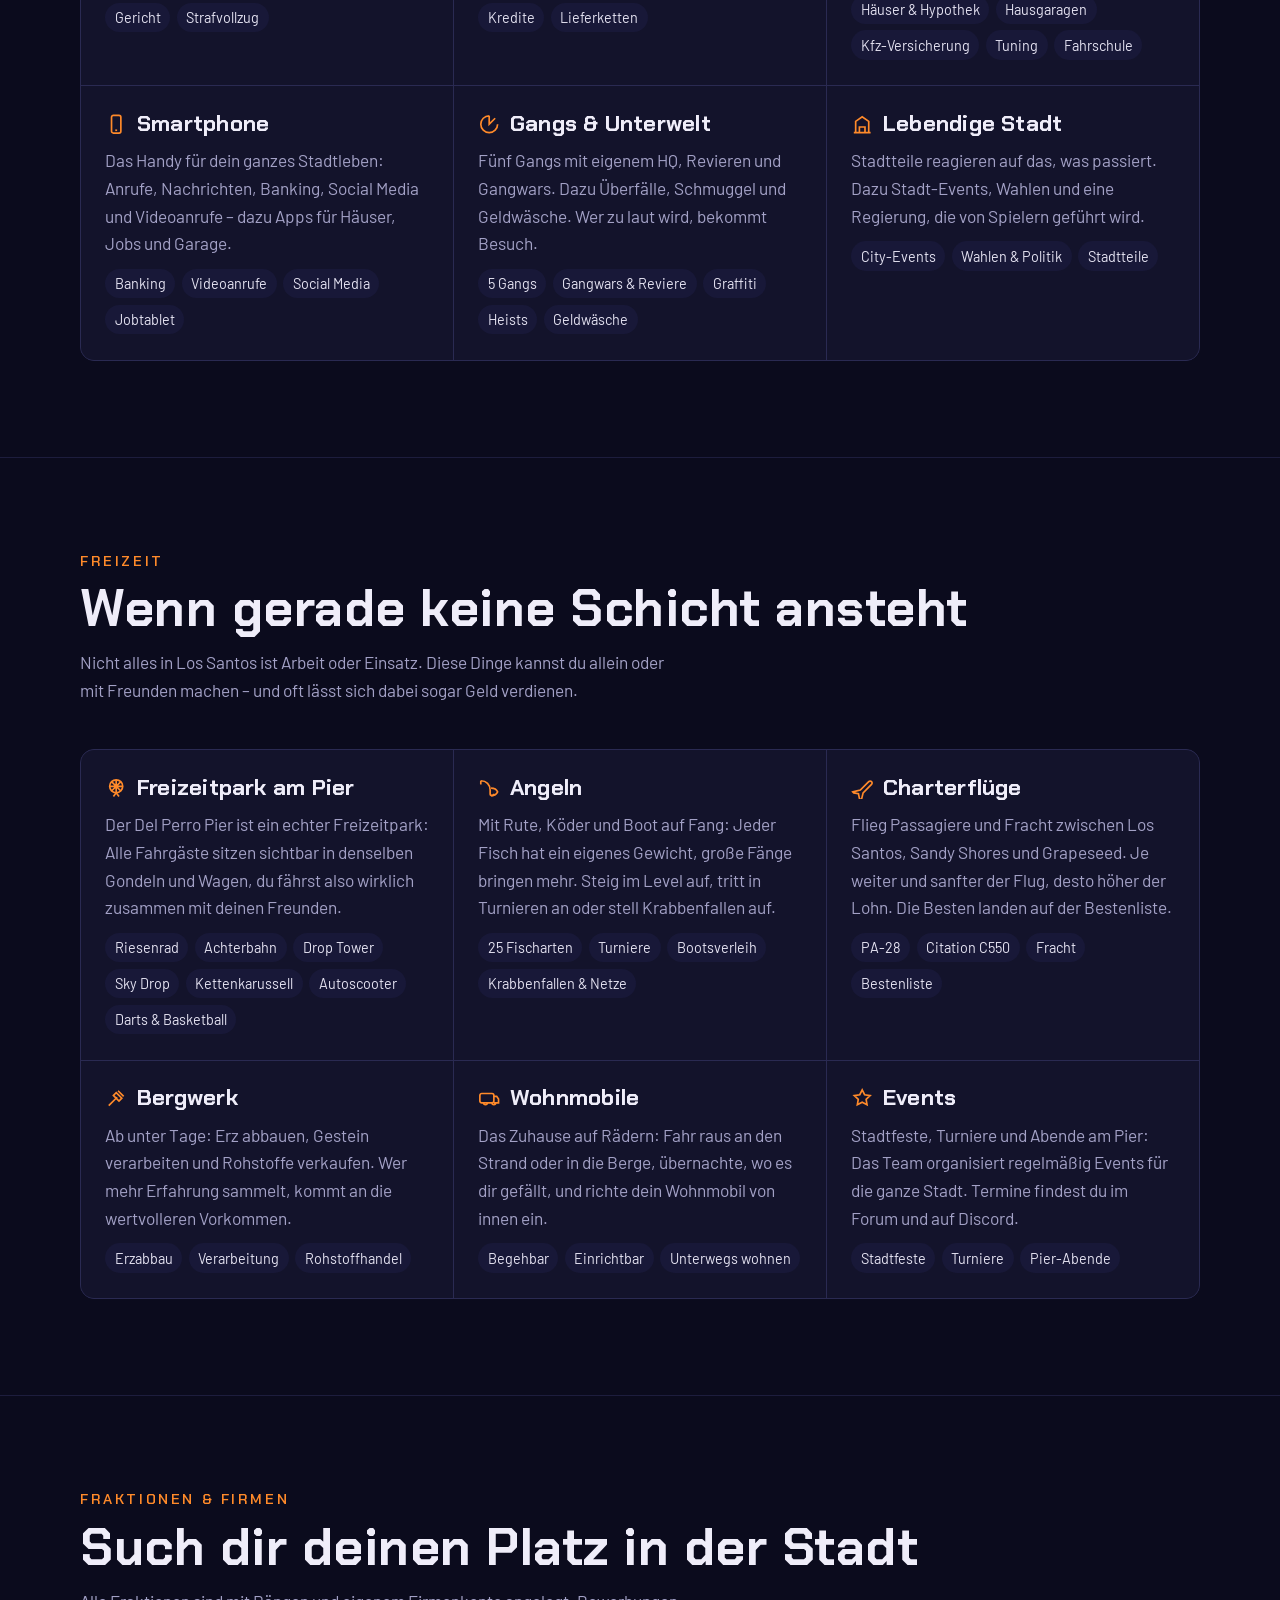
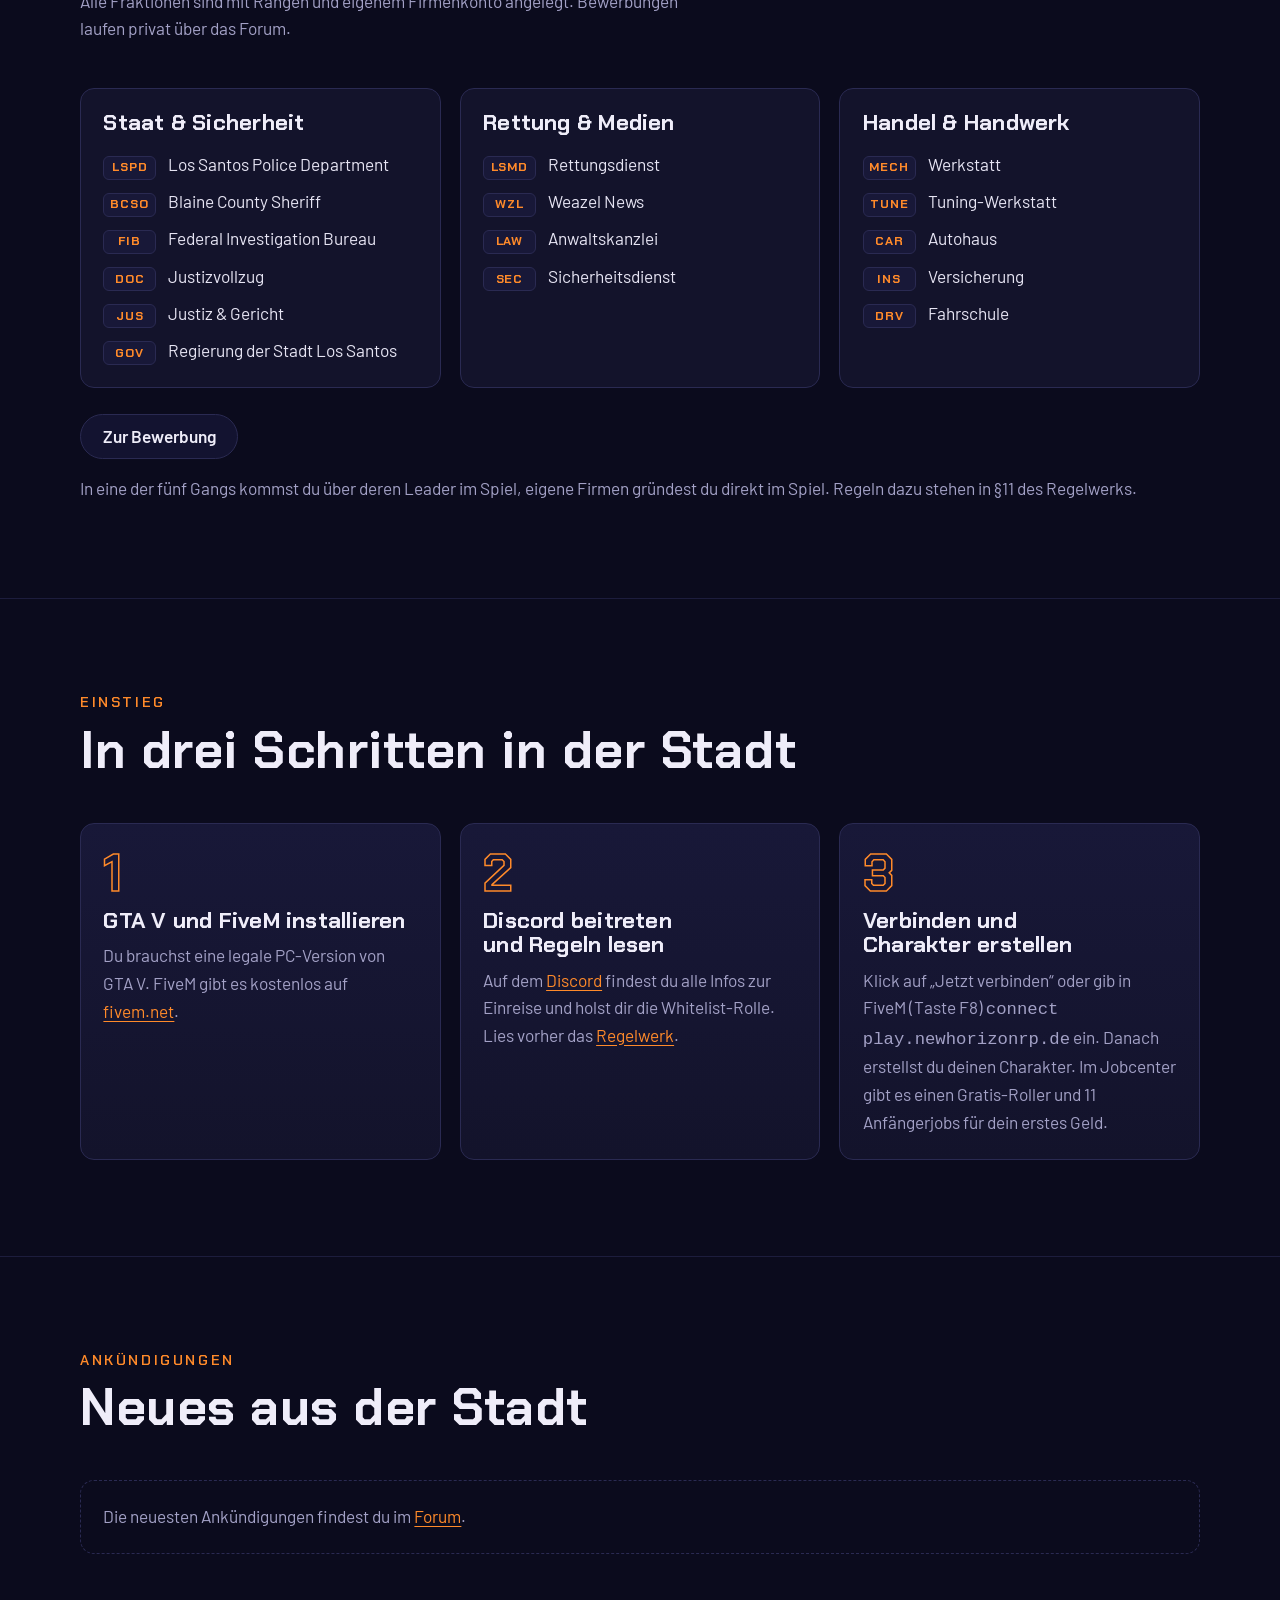
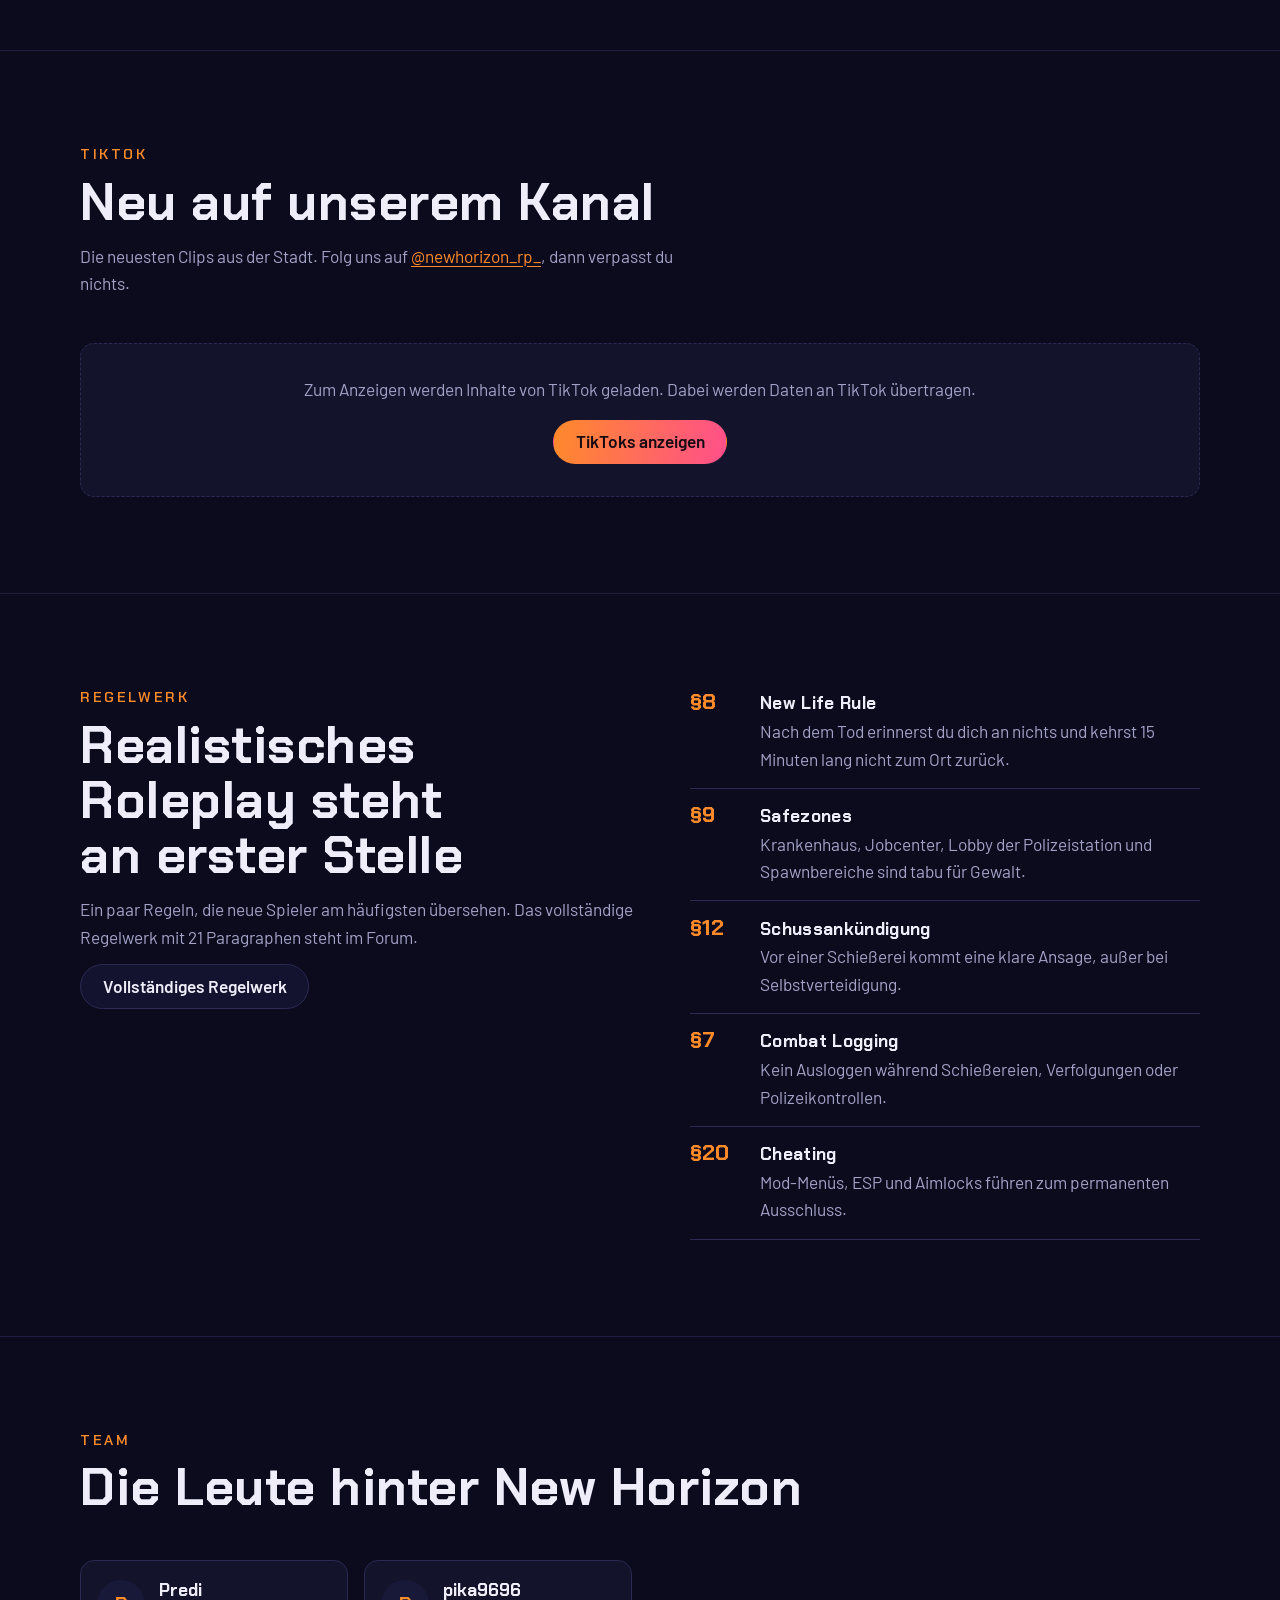
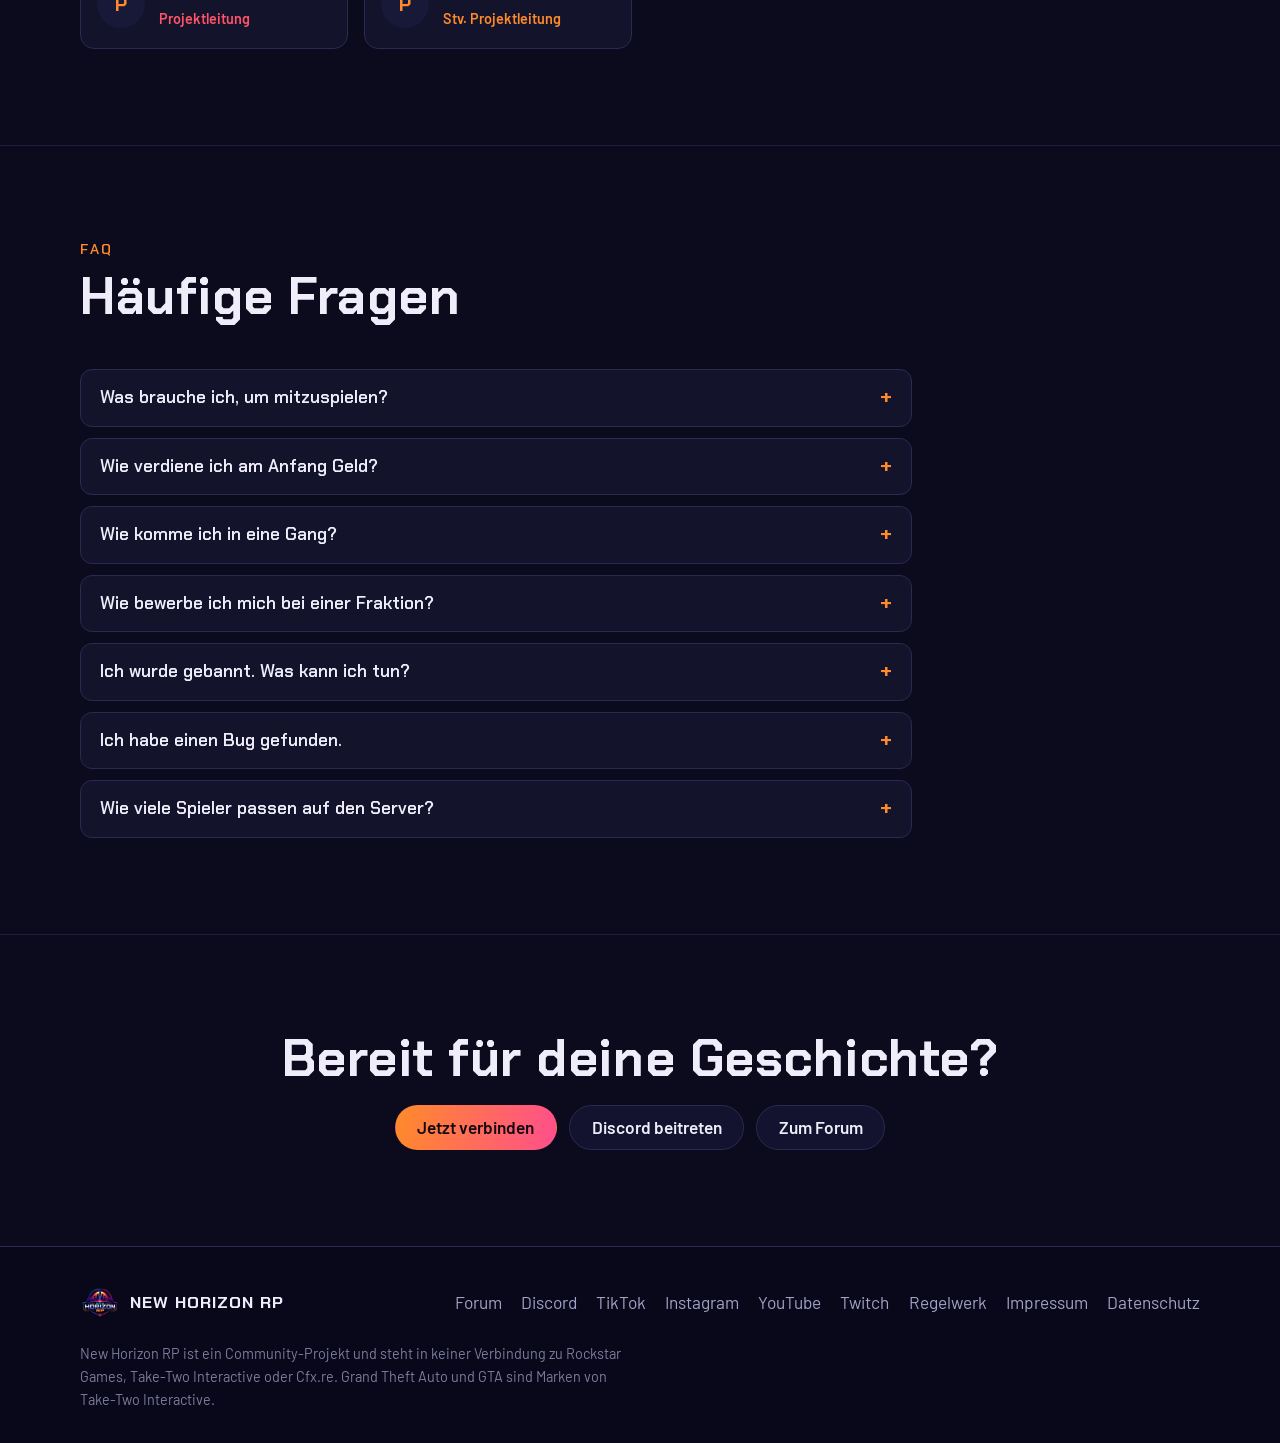
==== commit 8199cab7: "Webseite: neueste TikToks (Profil-Einbettung, lädt erst nach Klick) Co-Authored-By: Claude Opus 5.5 " ====
--- a/index.html
+++ b/index.html
@@ -37,6 +37,7 @@
       <a href="#fraktionen">Fraktionen</a>
       <a href="#einstieg">Einstieg</a>
       <a href="#news">News</a>
+        <a href="#tiktok">TikTok</a>
       <a href="#faq">FAQ</a>
     </nav>
     <div class="actions">
@@ -256,6 +257,20 @@
     </div>
   </section>
 
+  <section class="block" id="tiktok" aria-labelledby="tiktok-title">
+    <div class="wrap">
+      <div class="head">
+        <span class="eyebrow">TikTok</span>
+        <h2 id="tiktok-title">Neu auf unserem Kanal</h2>
+        <p class="lead">Die neuesten Clips aus der Stadt. Folg uns auf <a href="https://www.tiktok.com/@newhorizon_rp_" target="_blank" rel="noopener">@newhorizon_rp_</a>, dann verpasst du nichts.</p>
+      </div>
+      <div class="tiktok-box" id="tiktok-box">
+        <p>Zum Anzeigen werden Inhalte von TikTok geladen. Dabei werden Daten an TikTok übertragen.</p>
+        <button type="button" class="btn btn-sun" id="tiktok-load">TikToks anzeigen</button>
+      </div>
+    </div>
+  </section>
+
   <section class="block" id="regeln" aria-labelledby="regeln-title">
     <div class="wrap rules">
       <div class="head">
--- a/assets/site.css
+++ b/assets/site.css
@@ -248,3 +248,7 @@
 .eb-link { margin-left: auto; color: var(--neon); text-decoration: none; font-weight: 600; }
 .eb-link:hover { text-decoration: underline; }
 @media (max-width: 640px) { .eb-link { margin-left: 0; } }
+
+.tiktok-box { display: grid; gap: 1rem; justify-items: center; text-align: center; padding: 2rem 1.4rem; border: 1px dashed var(--line); border-radius: var(--radius); background: var(--night-2); color: var(--muted); }
+.tiktok-box.loaded { border: 0; background: none; padding: 0; }
+.tiktok-box .tiktok-embed { margin: 0 auto; }
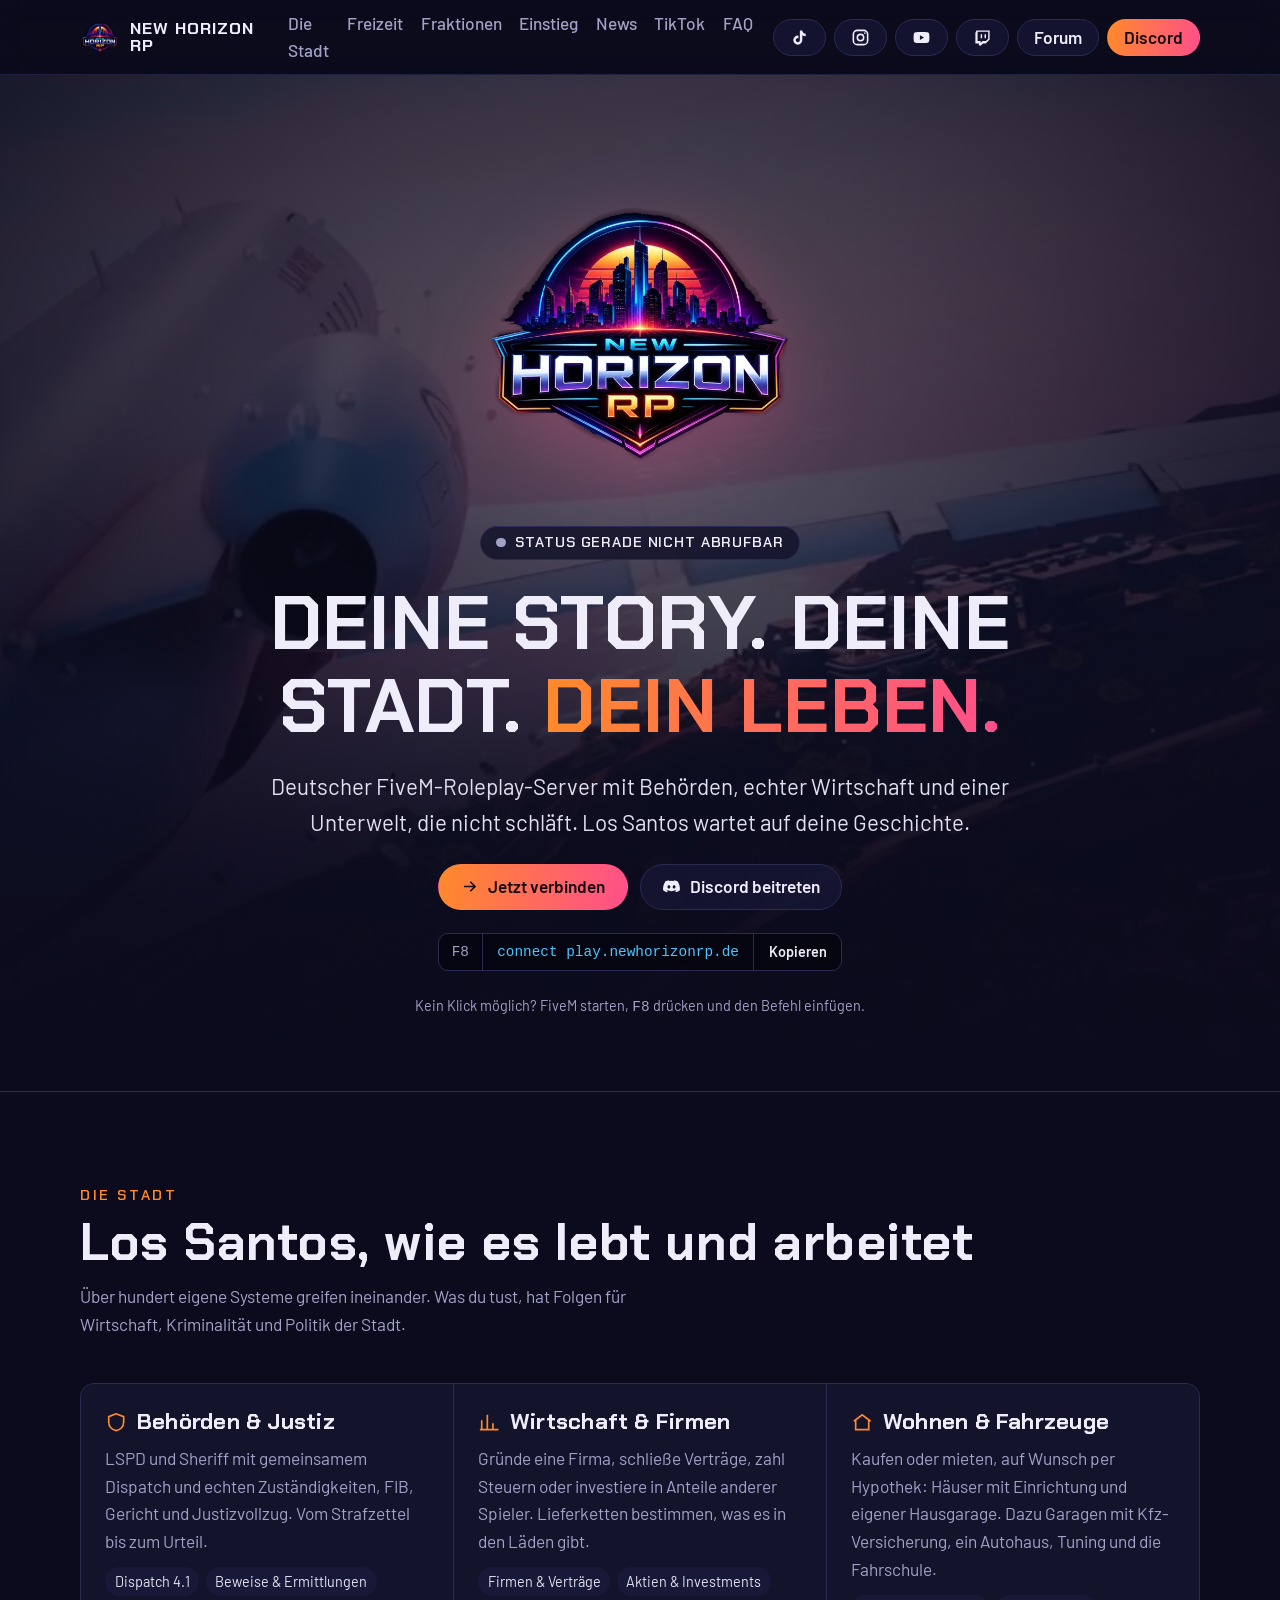
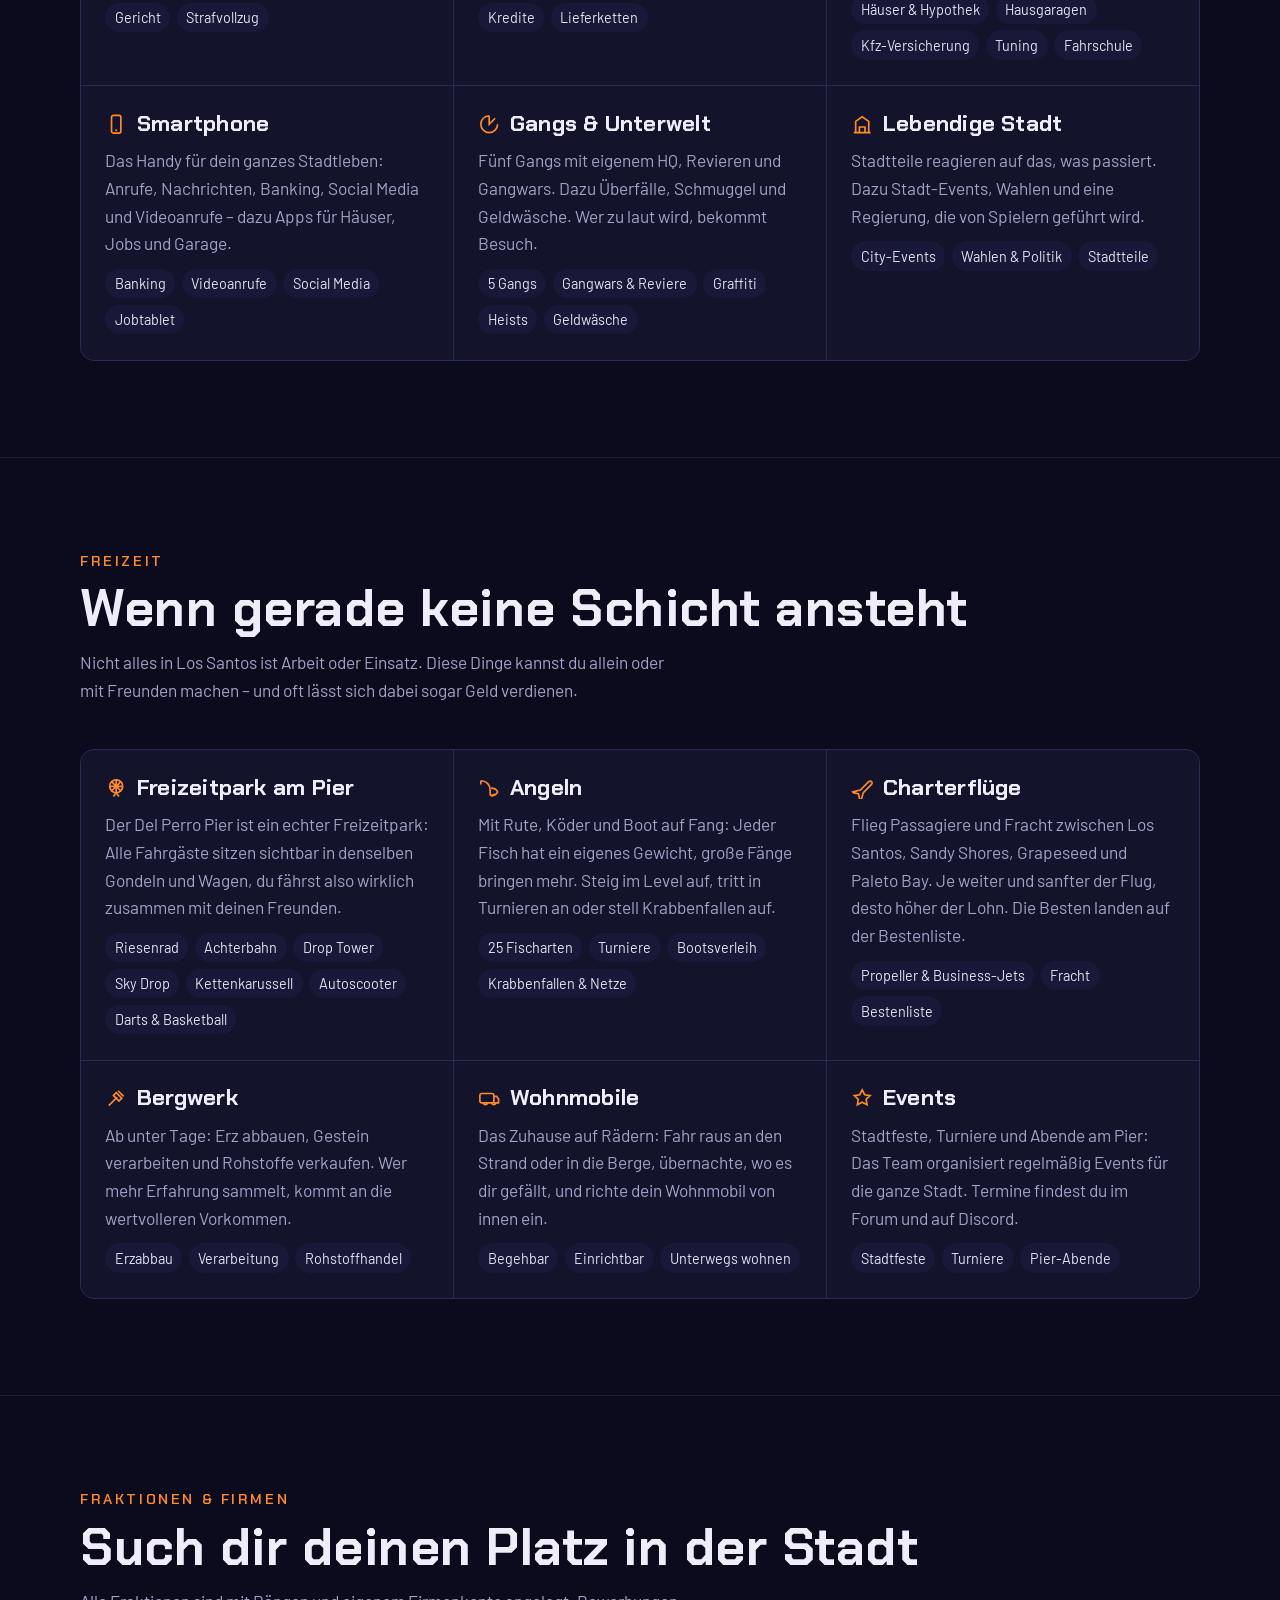
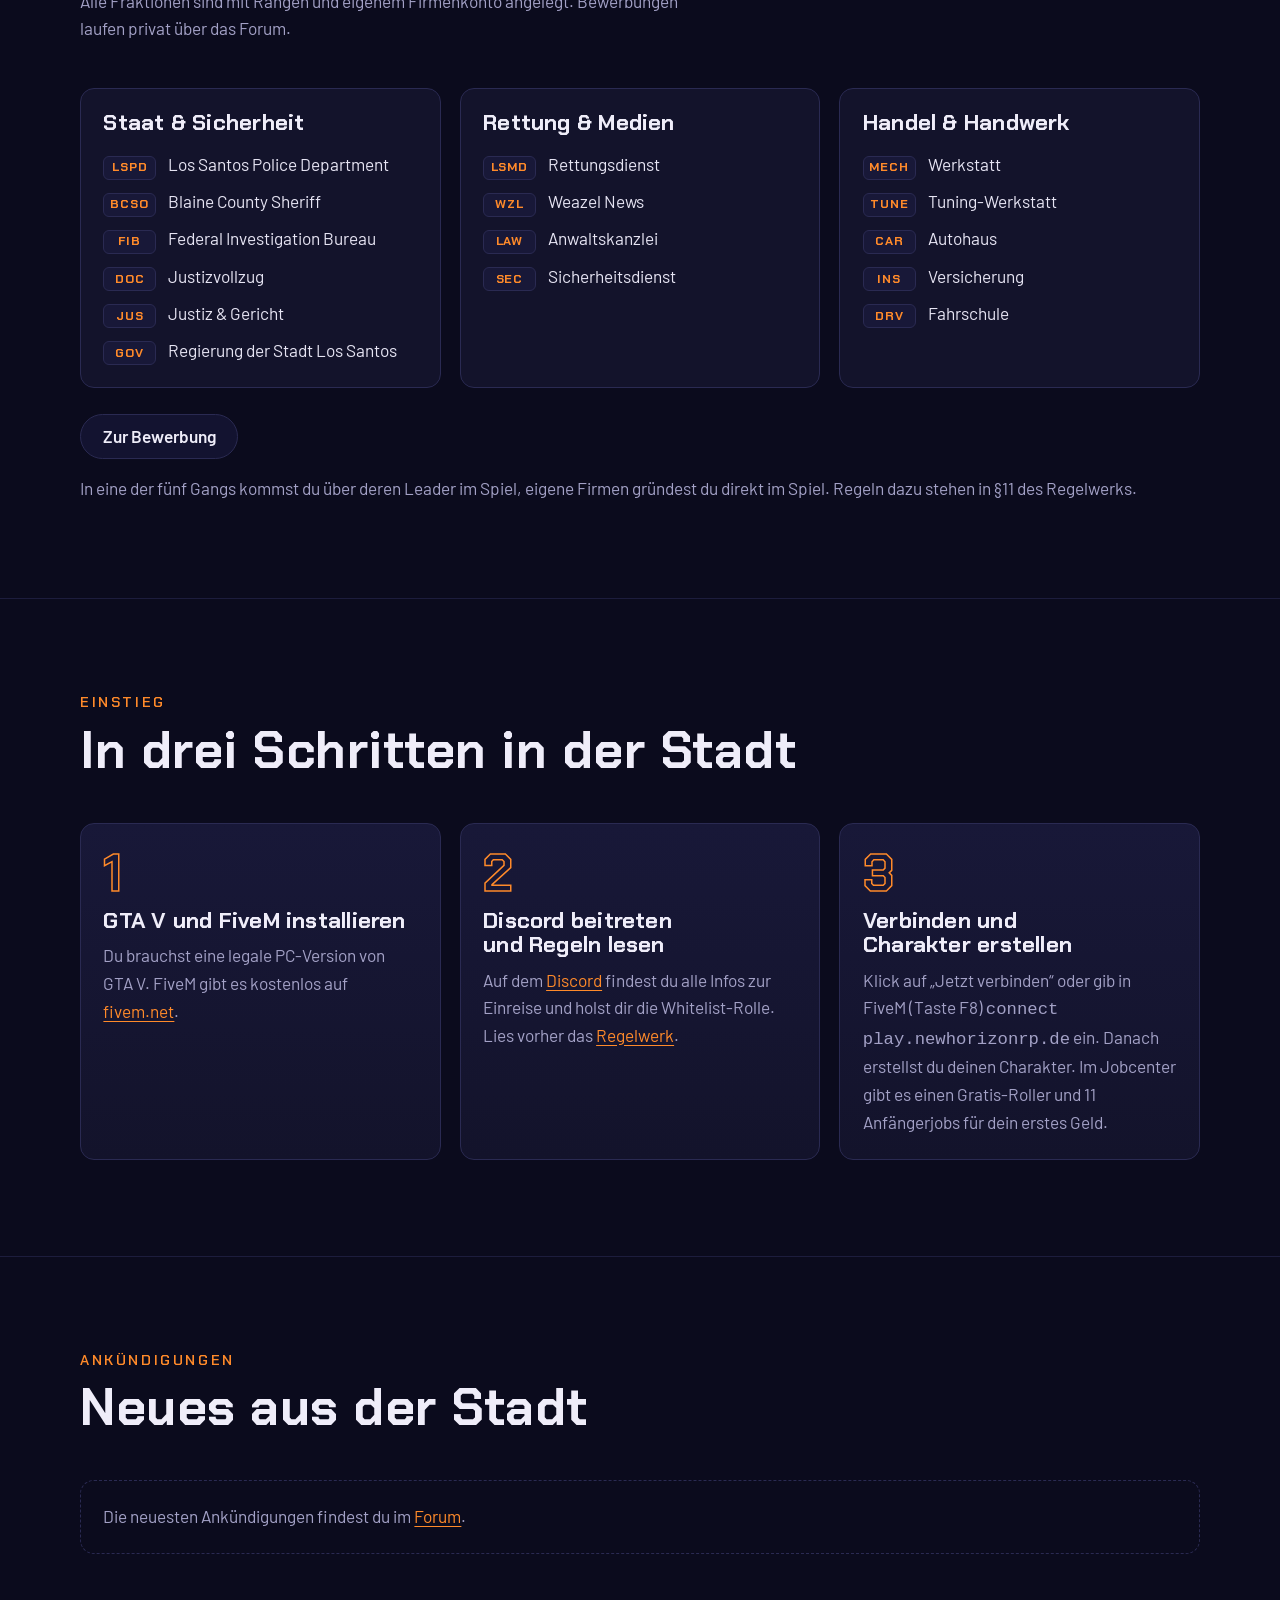
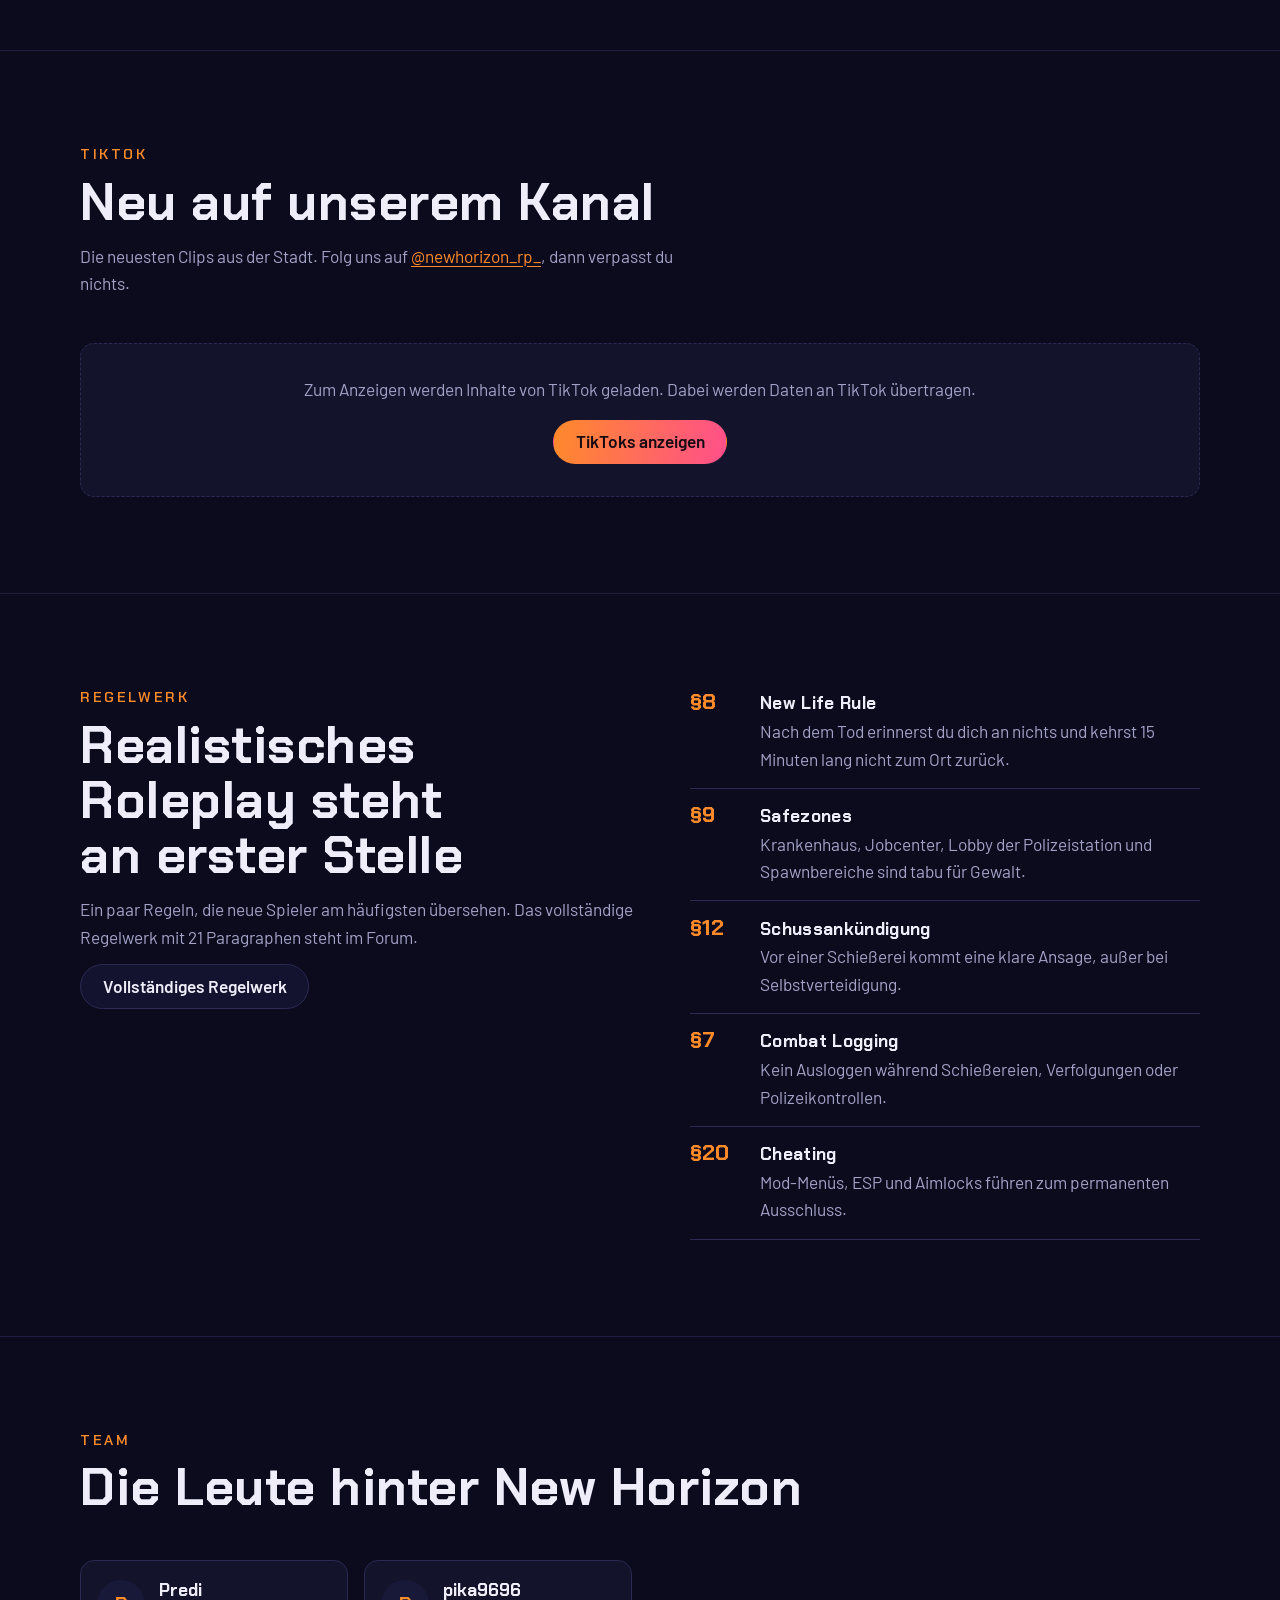
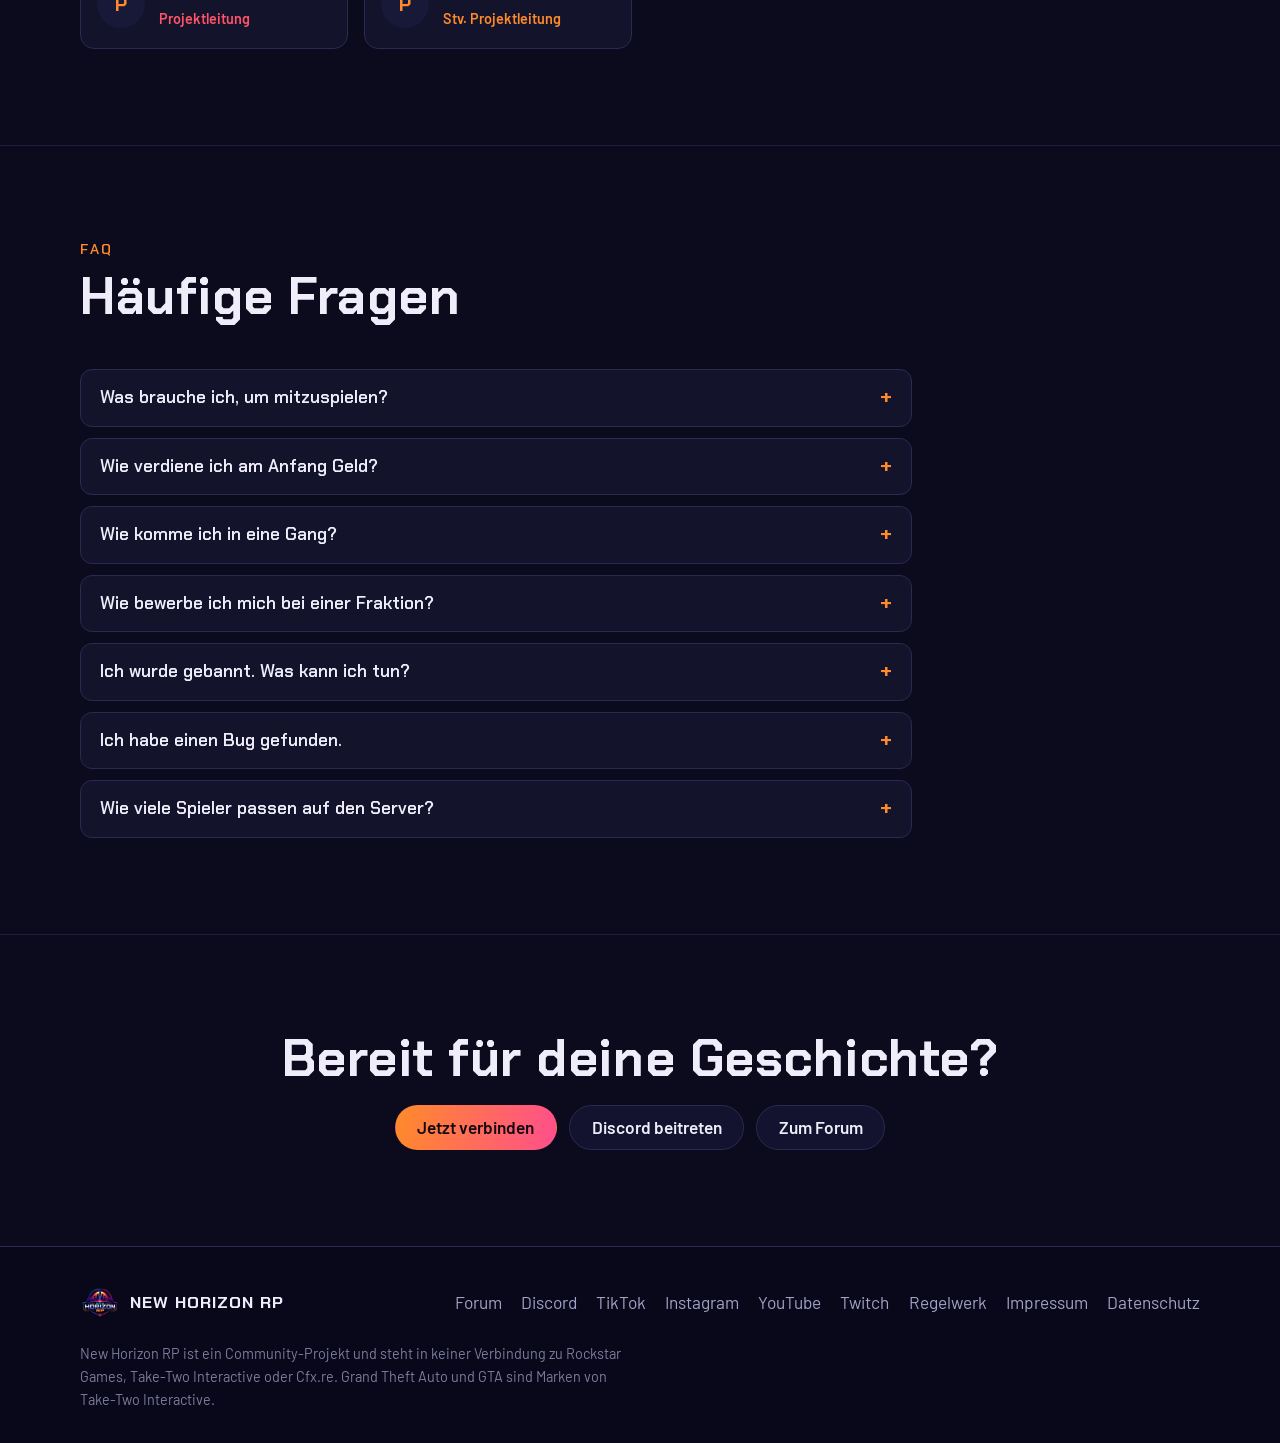
==== commit bc2b4ead: "Charterflüge-Karte: neue Flugzeuge und Paleto Bay Co-Authored-By: Claude Opus 5.5 <noreply@anthropic" ====
--- a/index.html
+++ b/index.html
@@ -154,8 +154,8 @@
         </article>
         <article>
           <h3><svg viewBox="0 0 24 24" fill="none" stroke="currentColor" stroke-width="1.8" aria-hidden="true"><path d="M2 16l8-2 9-9a2 2 0 0 1 3 3l-9 9-2 8-2-2-1-5-5-1-1-1Z"/></svg>Charterflüge</h3>
-          <p>Flieg Passagiere und Fracht zwischen Los Santos, Sandy Shores und Grapeseed. Je weiter und sanfter der Flug, desto höher der Lohn. Die Besten landen auf der Bestenliste.</p>
-          <ul><li>PA-28</li><li>Citation C550</li><li>Fracht</li><li>Bestenliste</li></ul>
+          <p>Flieg Passagiere und Fracht zwischen Los Santos, Sandy Shores, Grapeseed und Paleto Bay. Je weiter und sanfter der Flug, desto höher der Lohn. Die Besten landen auf der Bestenliste.</p>
+          <ul><li>Propeller &amp; Business-Jets</li><li>Fracht</li><li>Bestenliste</li></ul>
         </article>
         <article>
           <h3><svg viewBox="0 0 24 24" fill="none" stroke="currentColor" stroke-width="1.8" aria-hidden="true"><path d="M14 4l6 6M4 20l9-9M12 6l6 6-3 3-6-6 3-3Z"/></svg>Bergwerk</h3>
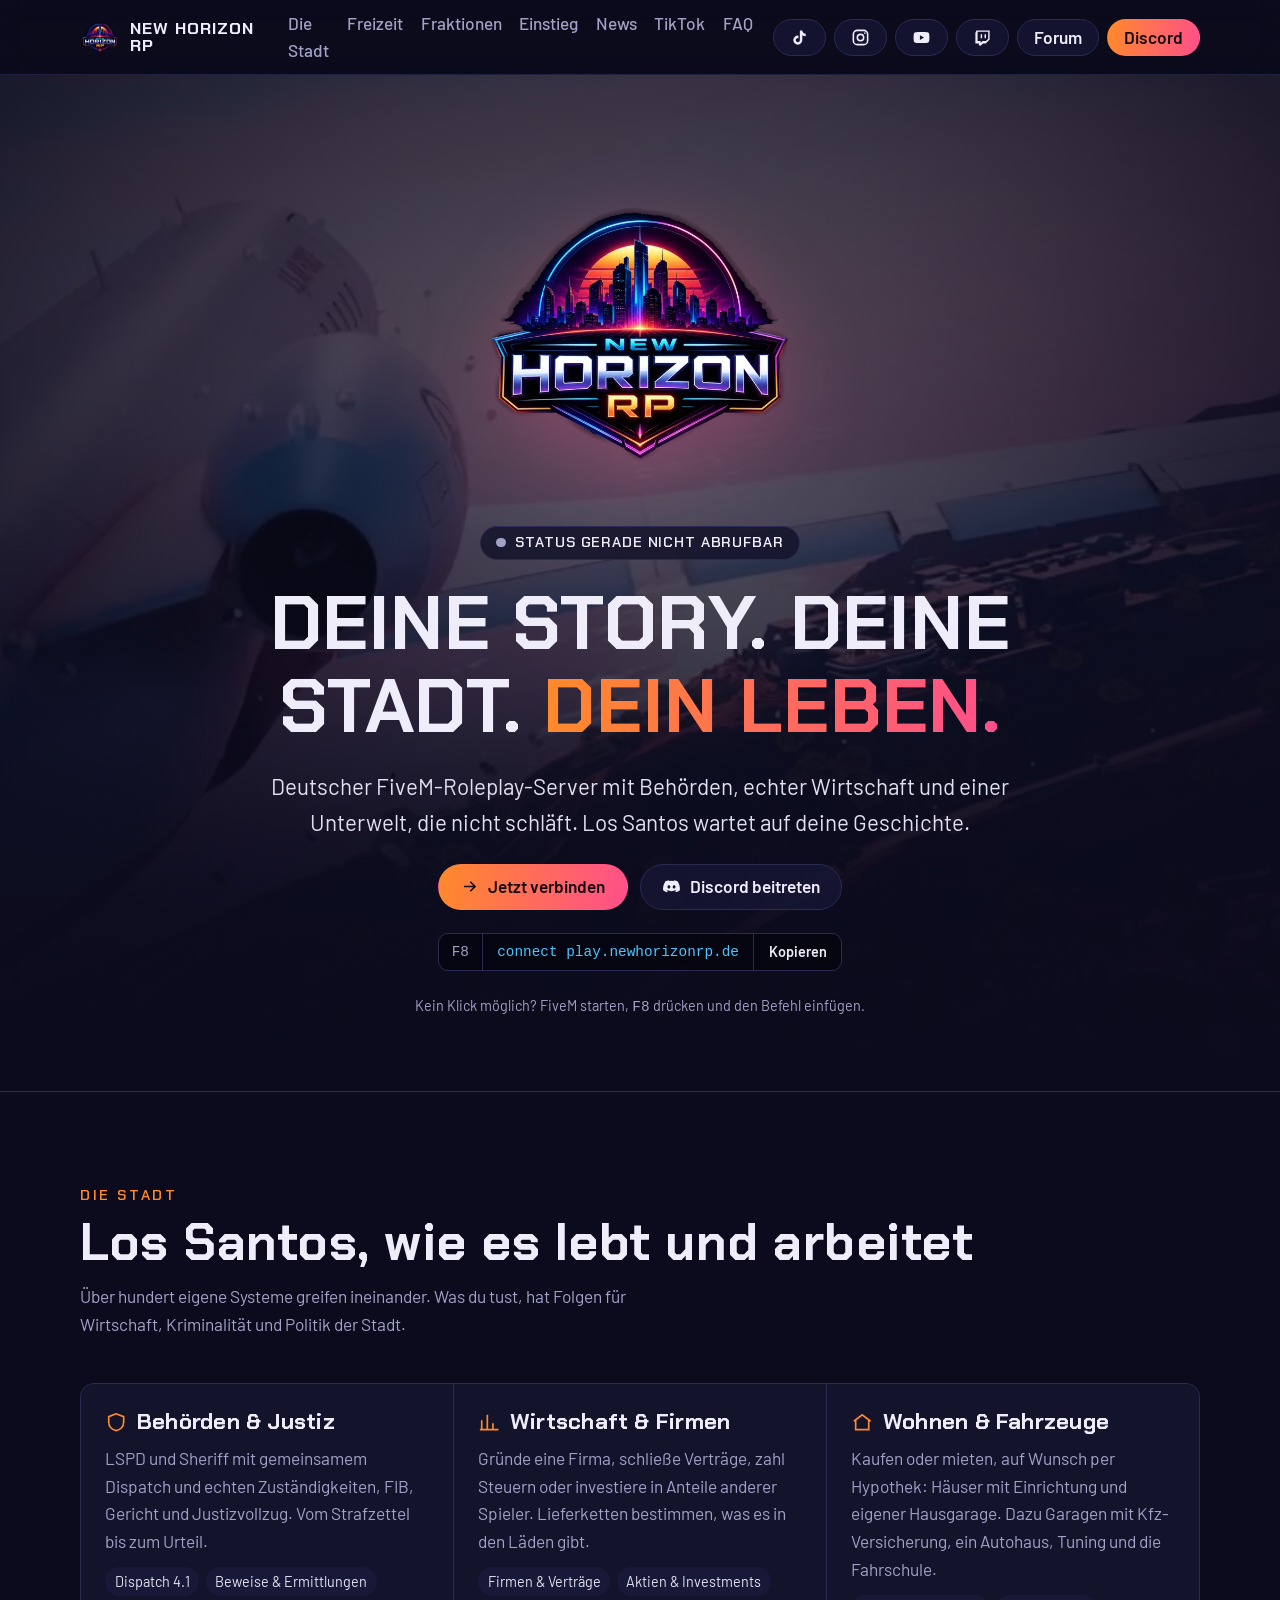
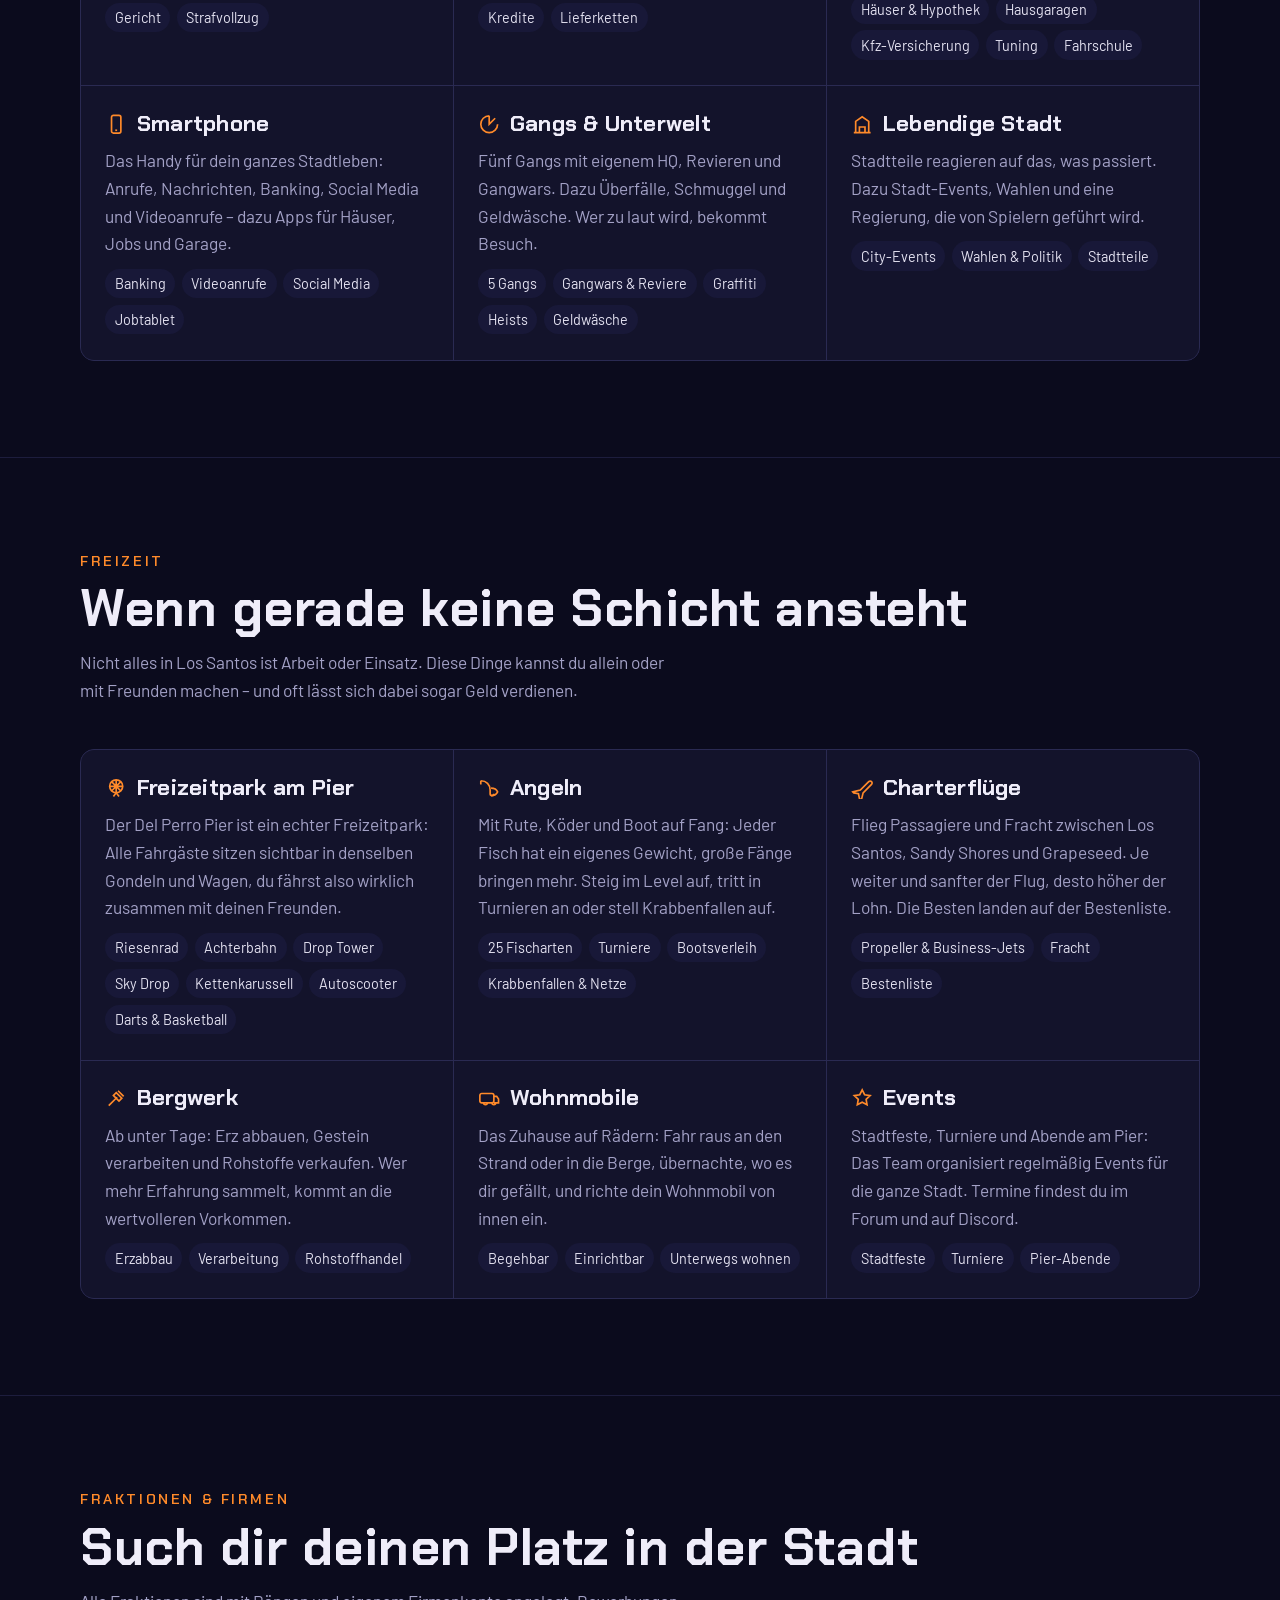
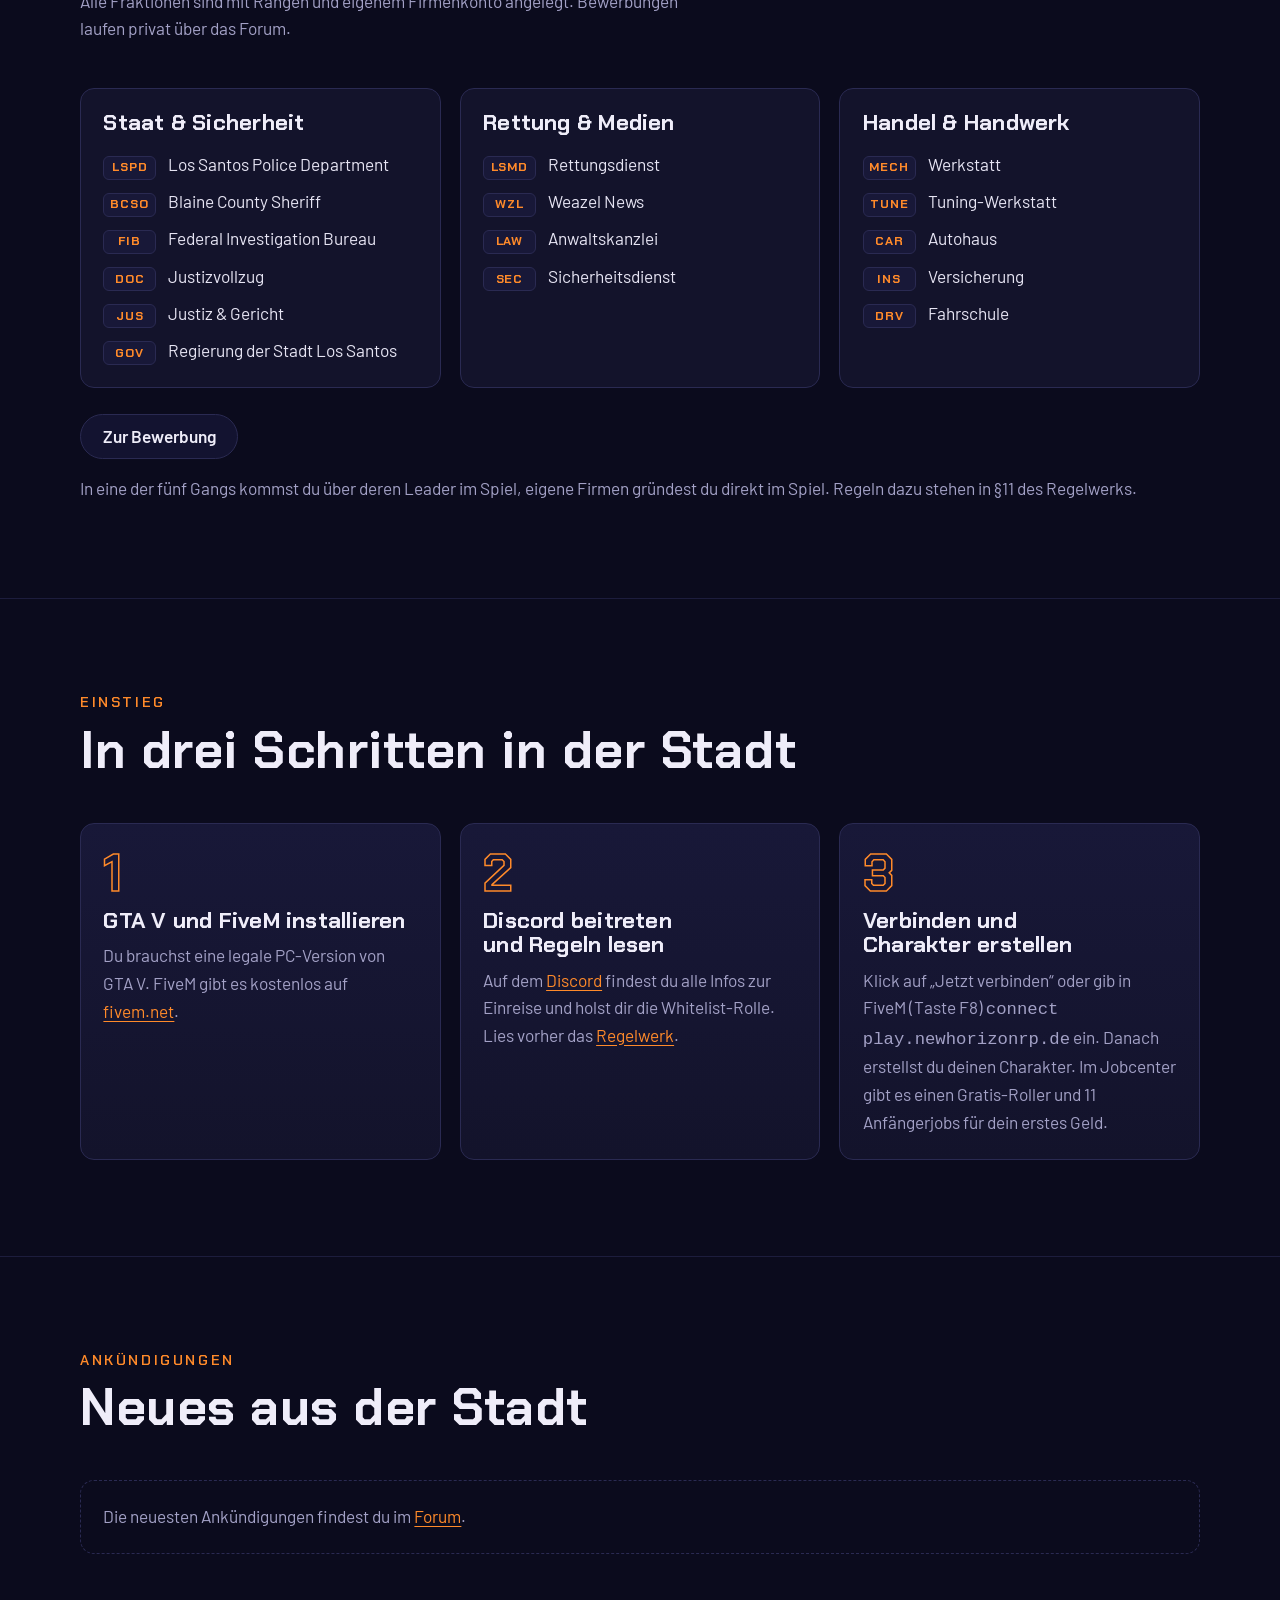
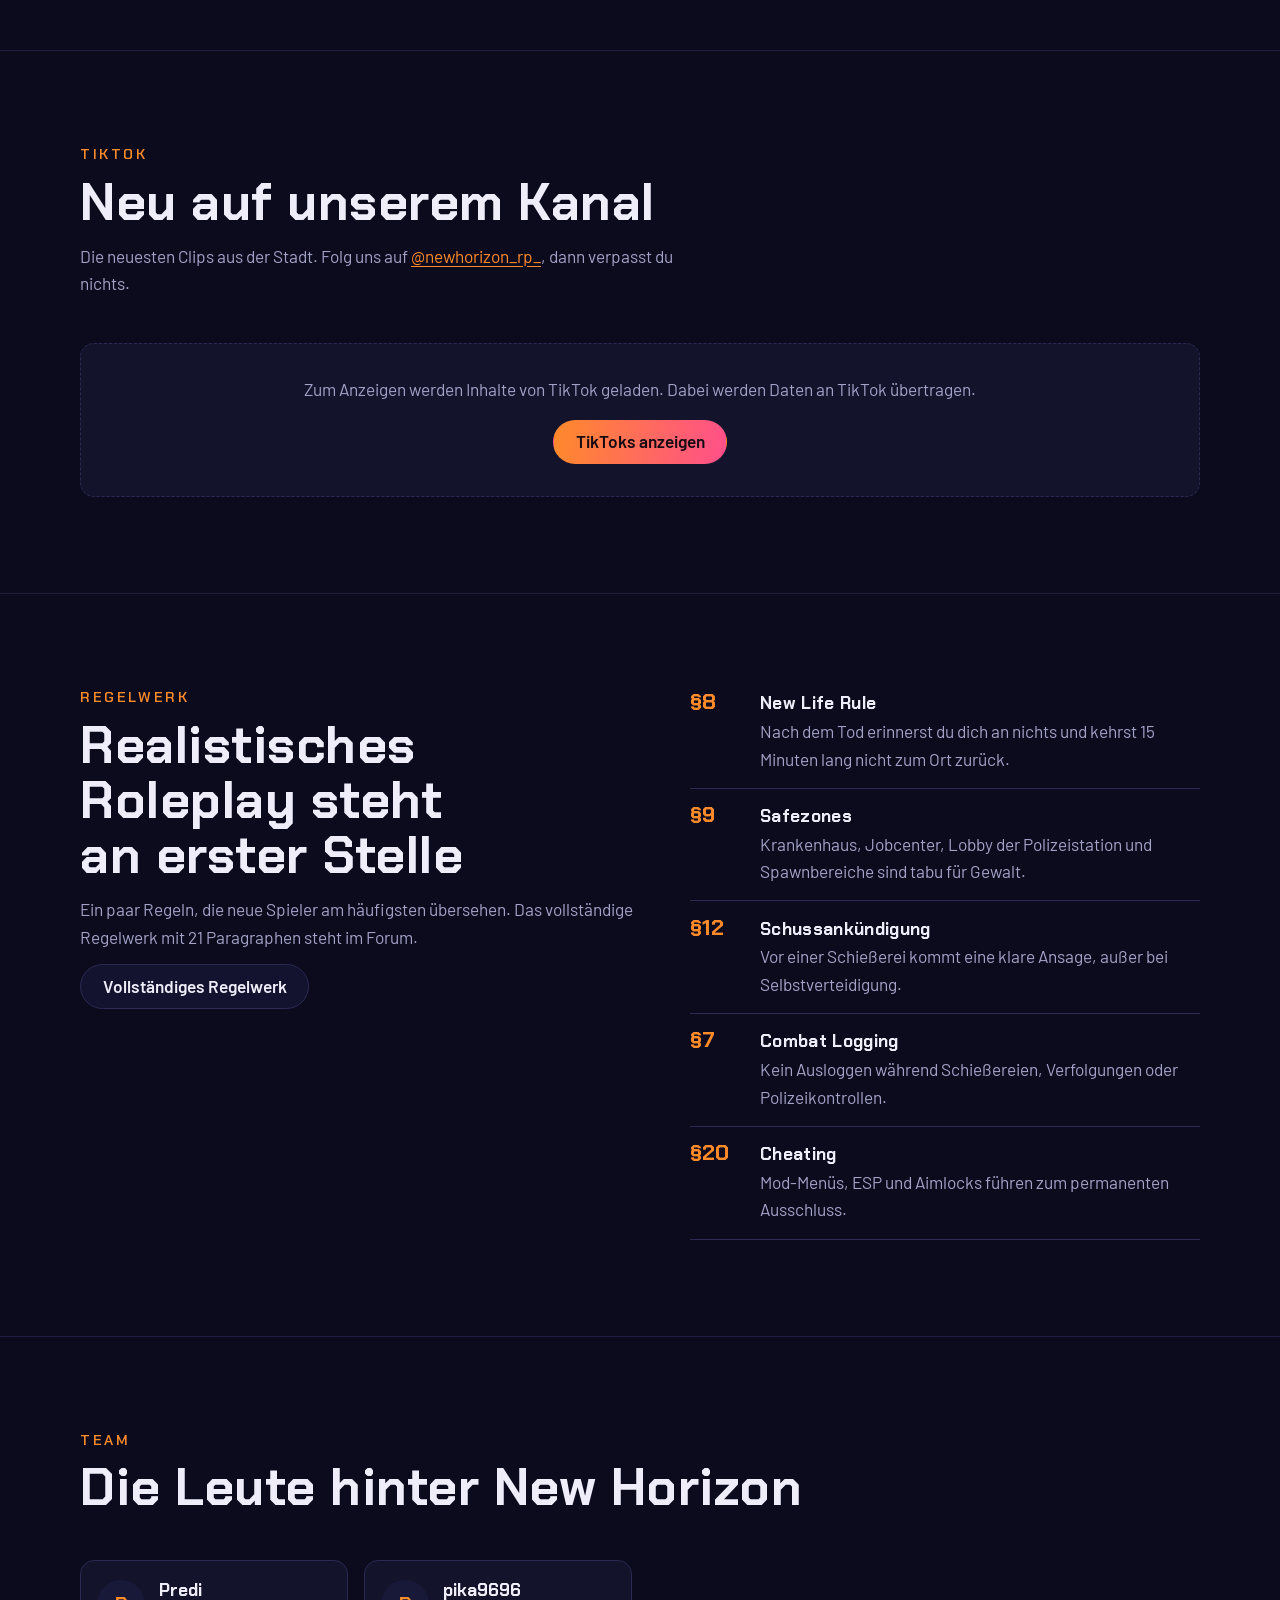
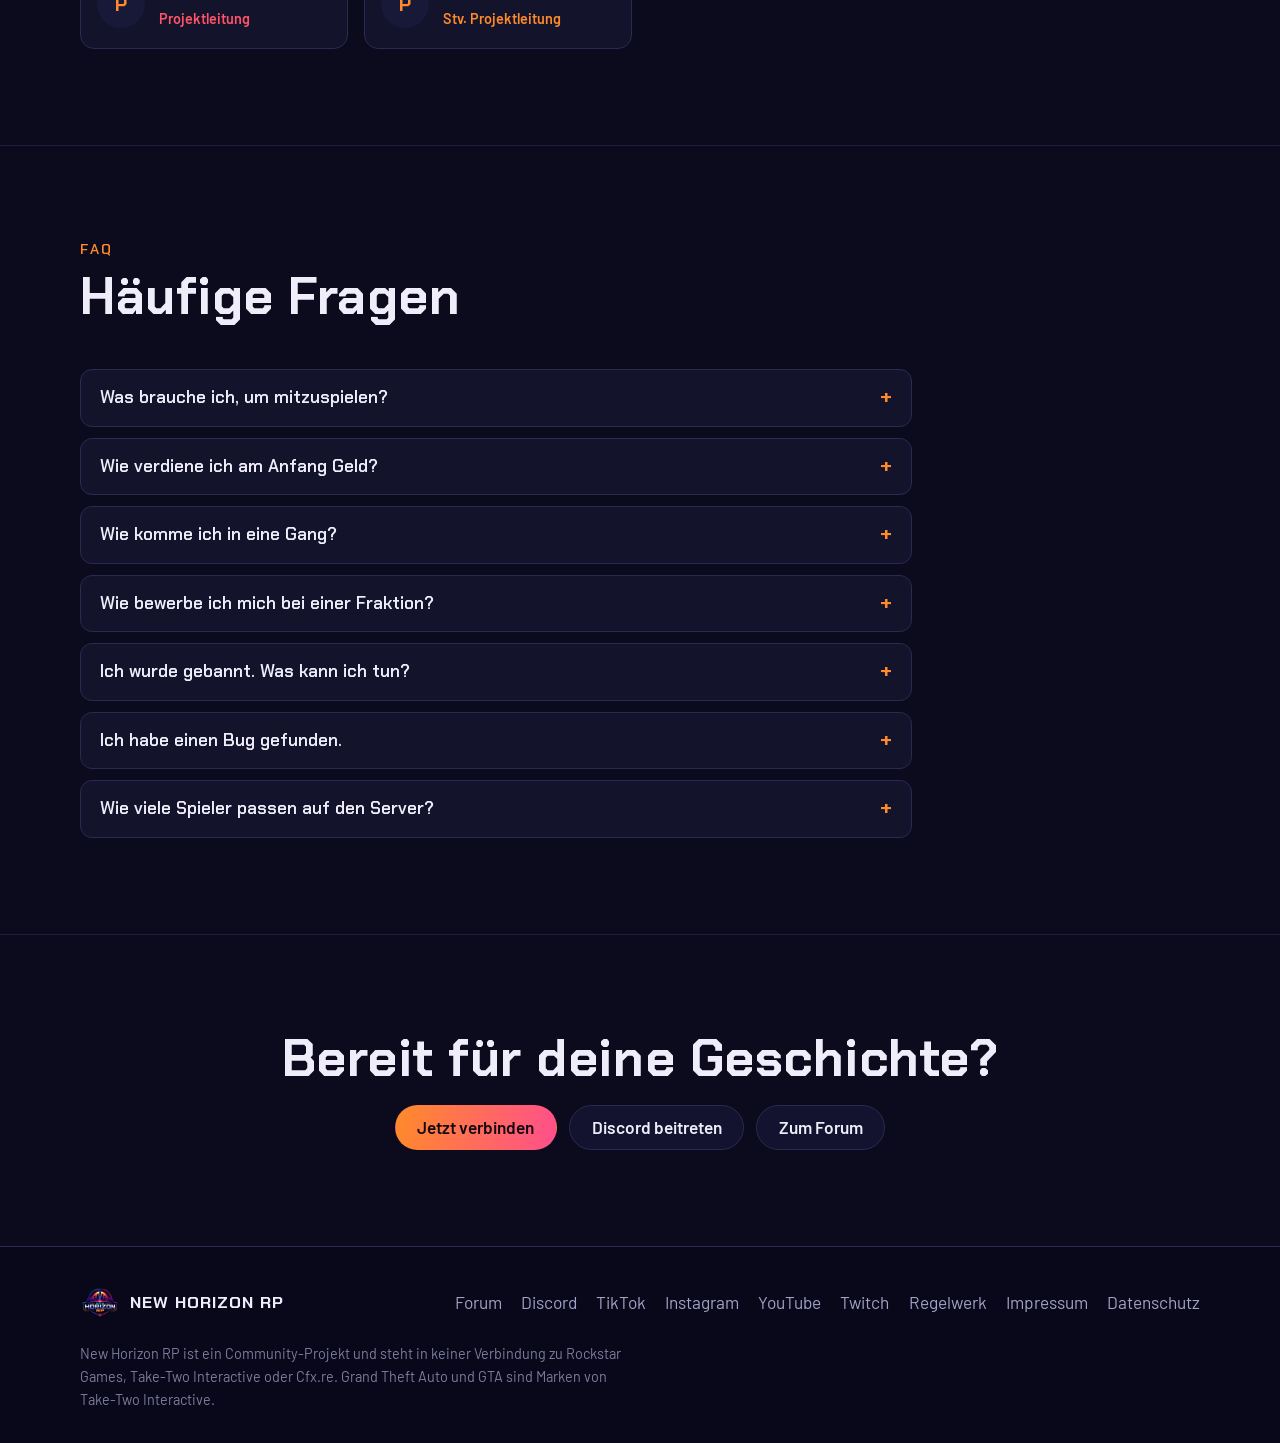
==== commit 79dd167d: "Charterflüge-Karte: Paleto erst nennen, wenn das Ziel eingetragen ist Co-Authored-By: Claude Opus 5." ====
--- a/index.html
+++ b/index.html
@@ -154,7 +154,7 @@
         </article>
         <article>
           <h3><svg viewBox="0 0 24 24" fill="none" stroke="currentColor" stroke-width="1.8" aria-hidden="true"><path d="M2 16l8-2 9-9a2 2 0 0 1 3 3l-9 9-2 8-2-2-1-5-5-1-1-1Z"/></svg>Charterflüge</h3>
-          <p>Flieg Passagiere und Fracht zwischen Los Santos, Sandy Shores, Grapeseed und Paleto Bay. Je weiter und sanfter der Flug, desto höher der Lohn. Die Besten landen auf der Bestenliste.</p>
+          <p>Flieg Passagiere und Fracht zwischen Los Santos, Sandy Shores und Grapeseed. Je weiter und sanfter der Flug, desto höher der Lohn. Die Besten landen auf der Bestenliste.</p>
           <ul><li>Propeller &amp; Business-Jets</li><li>Fracht</li><li>Bestenliste</li></ul>
         </article>
         <article>
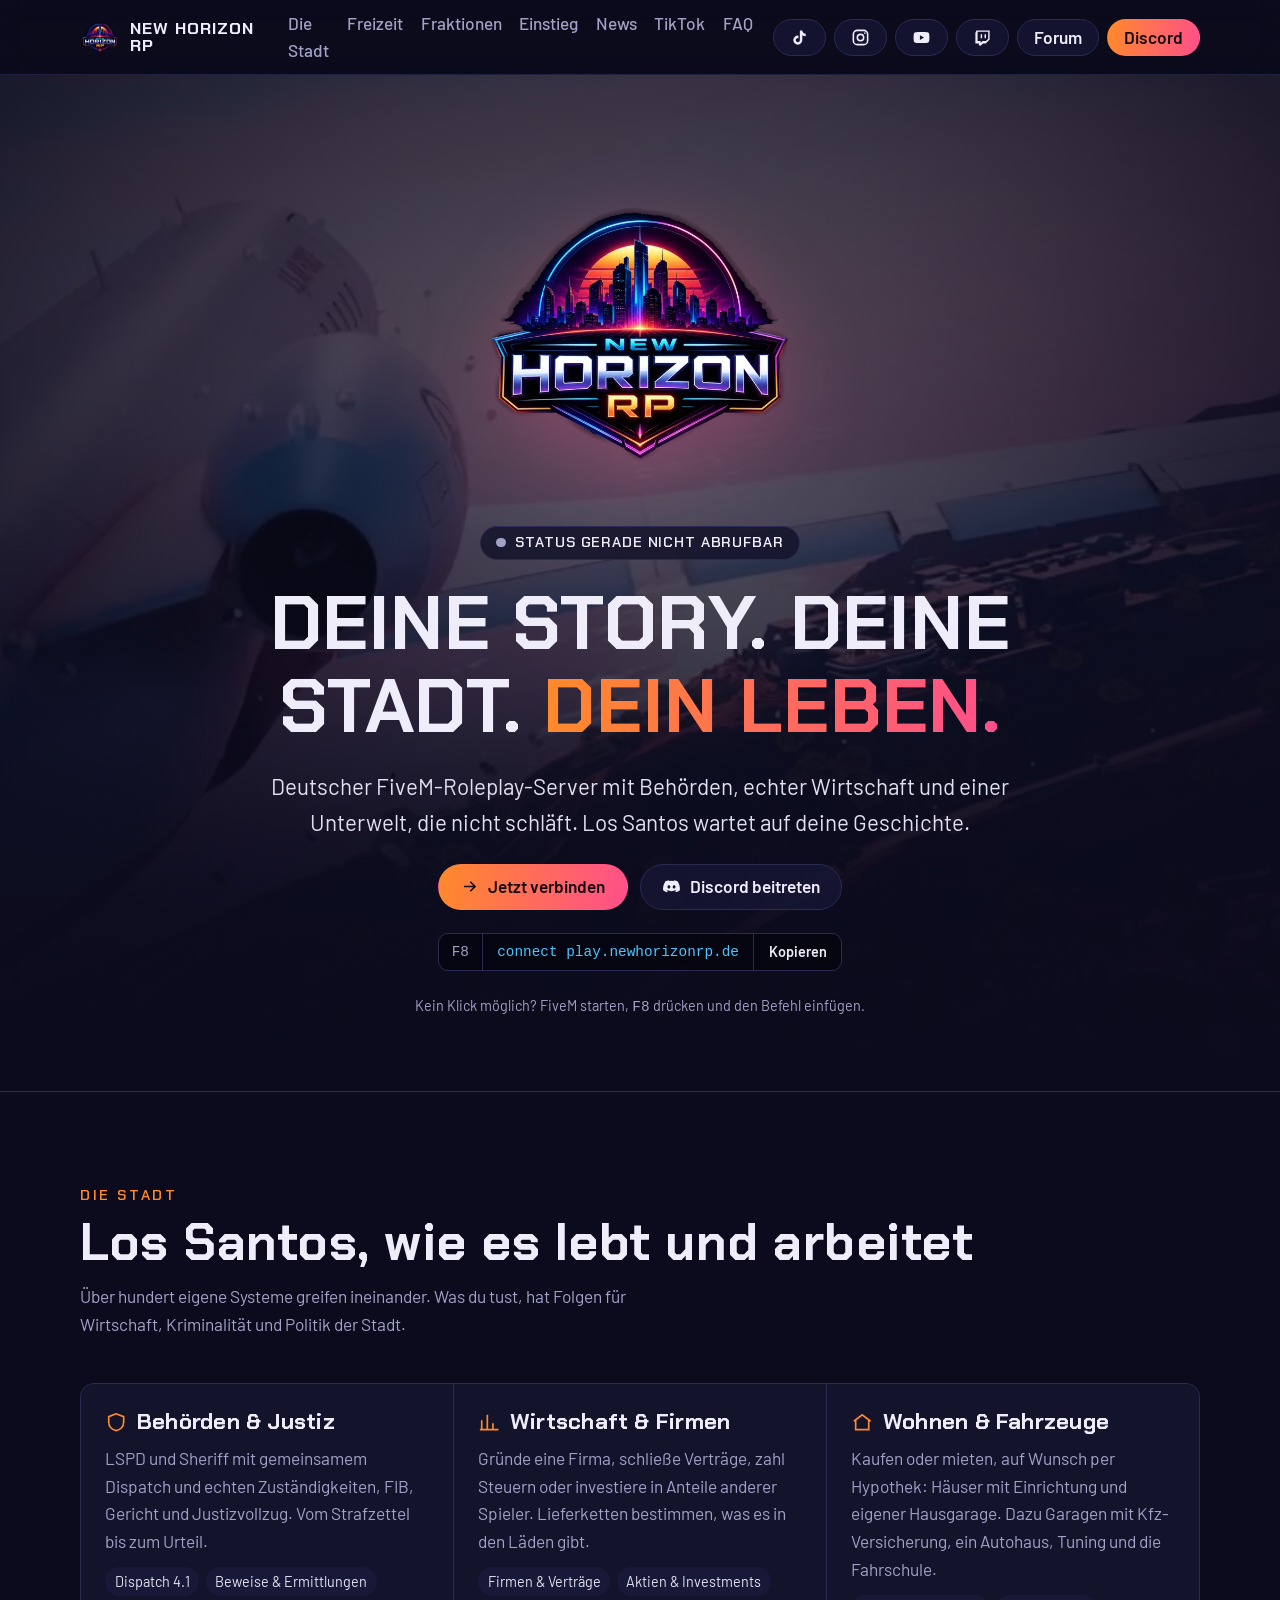
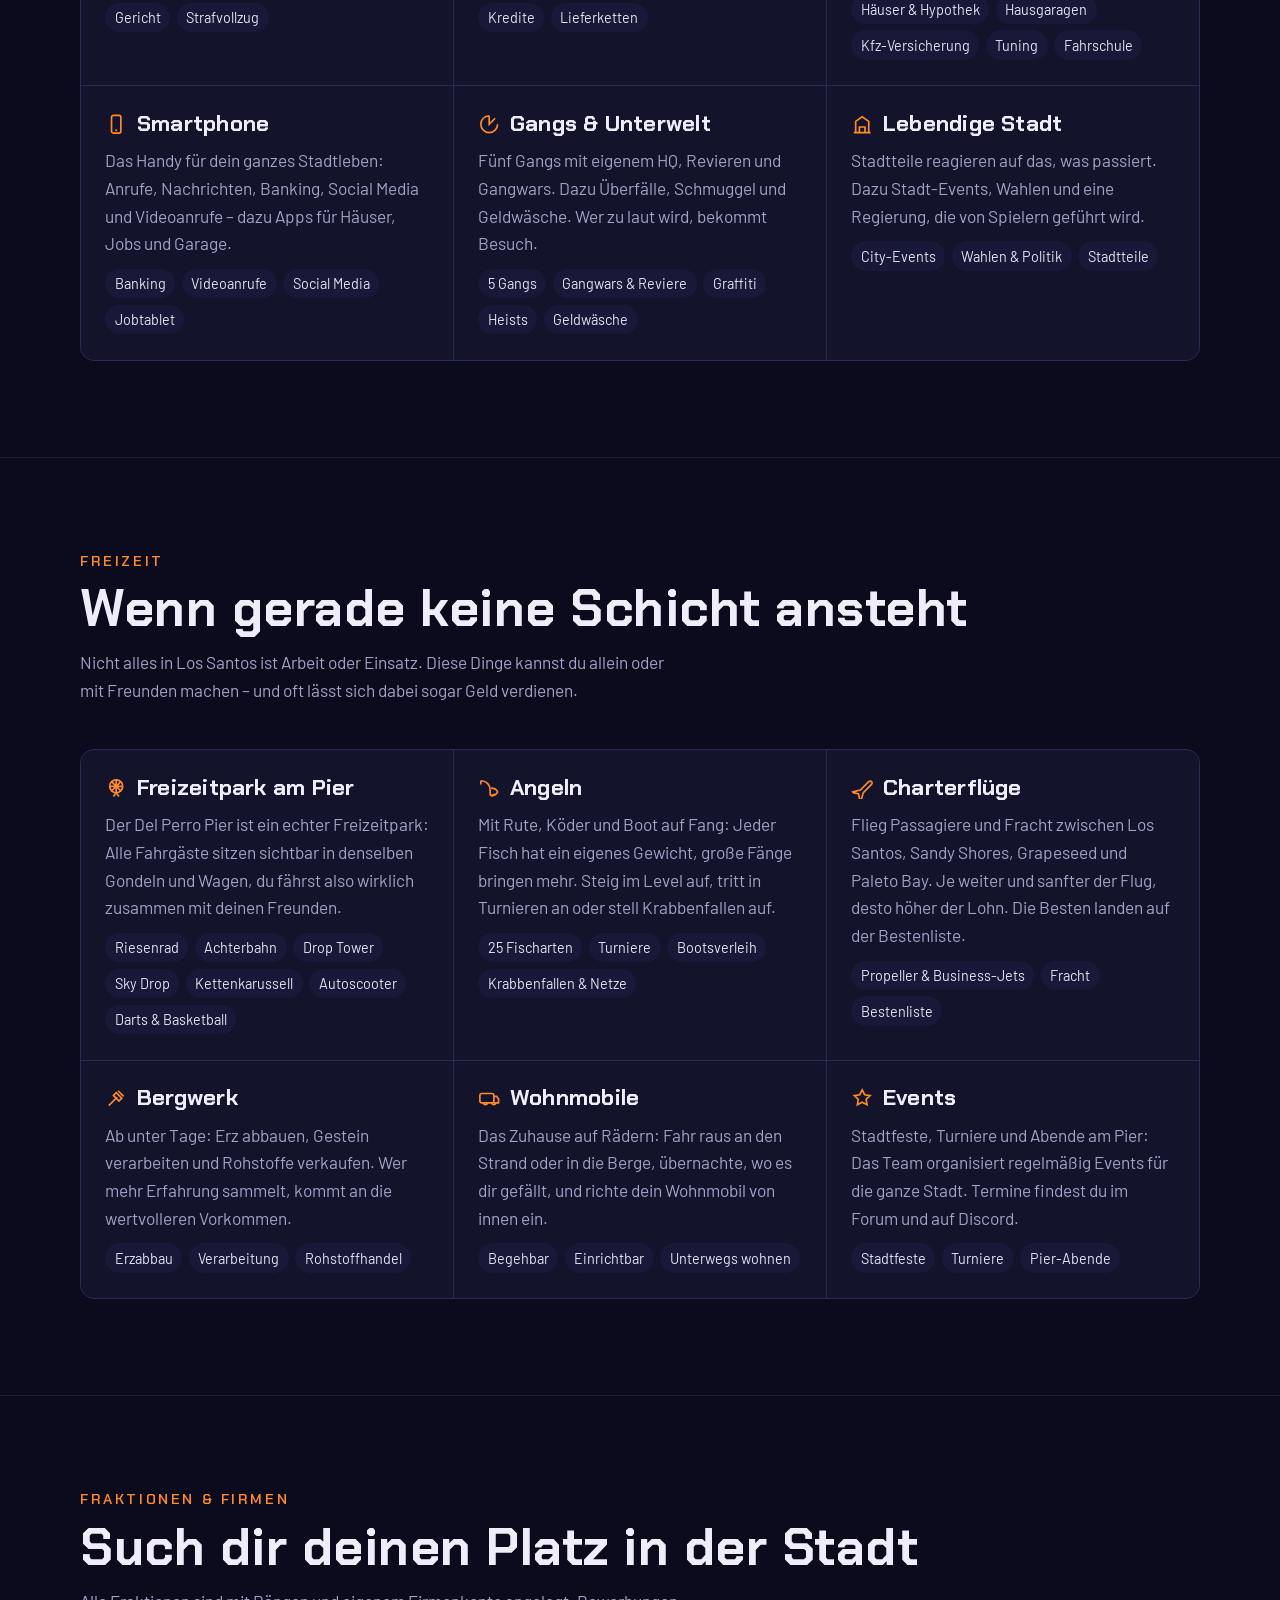
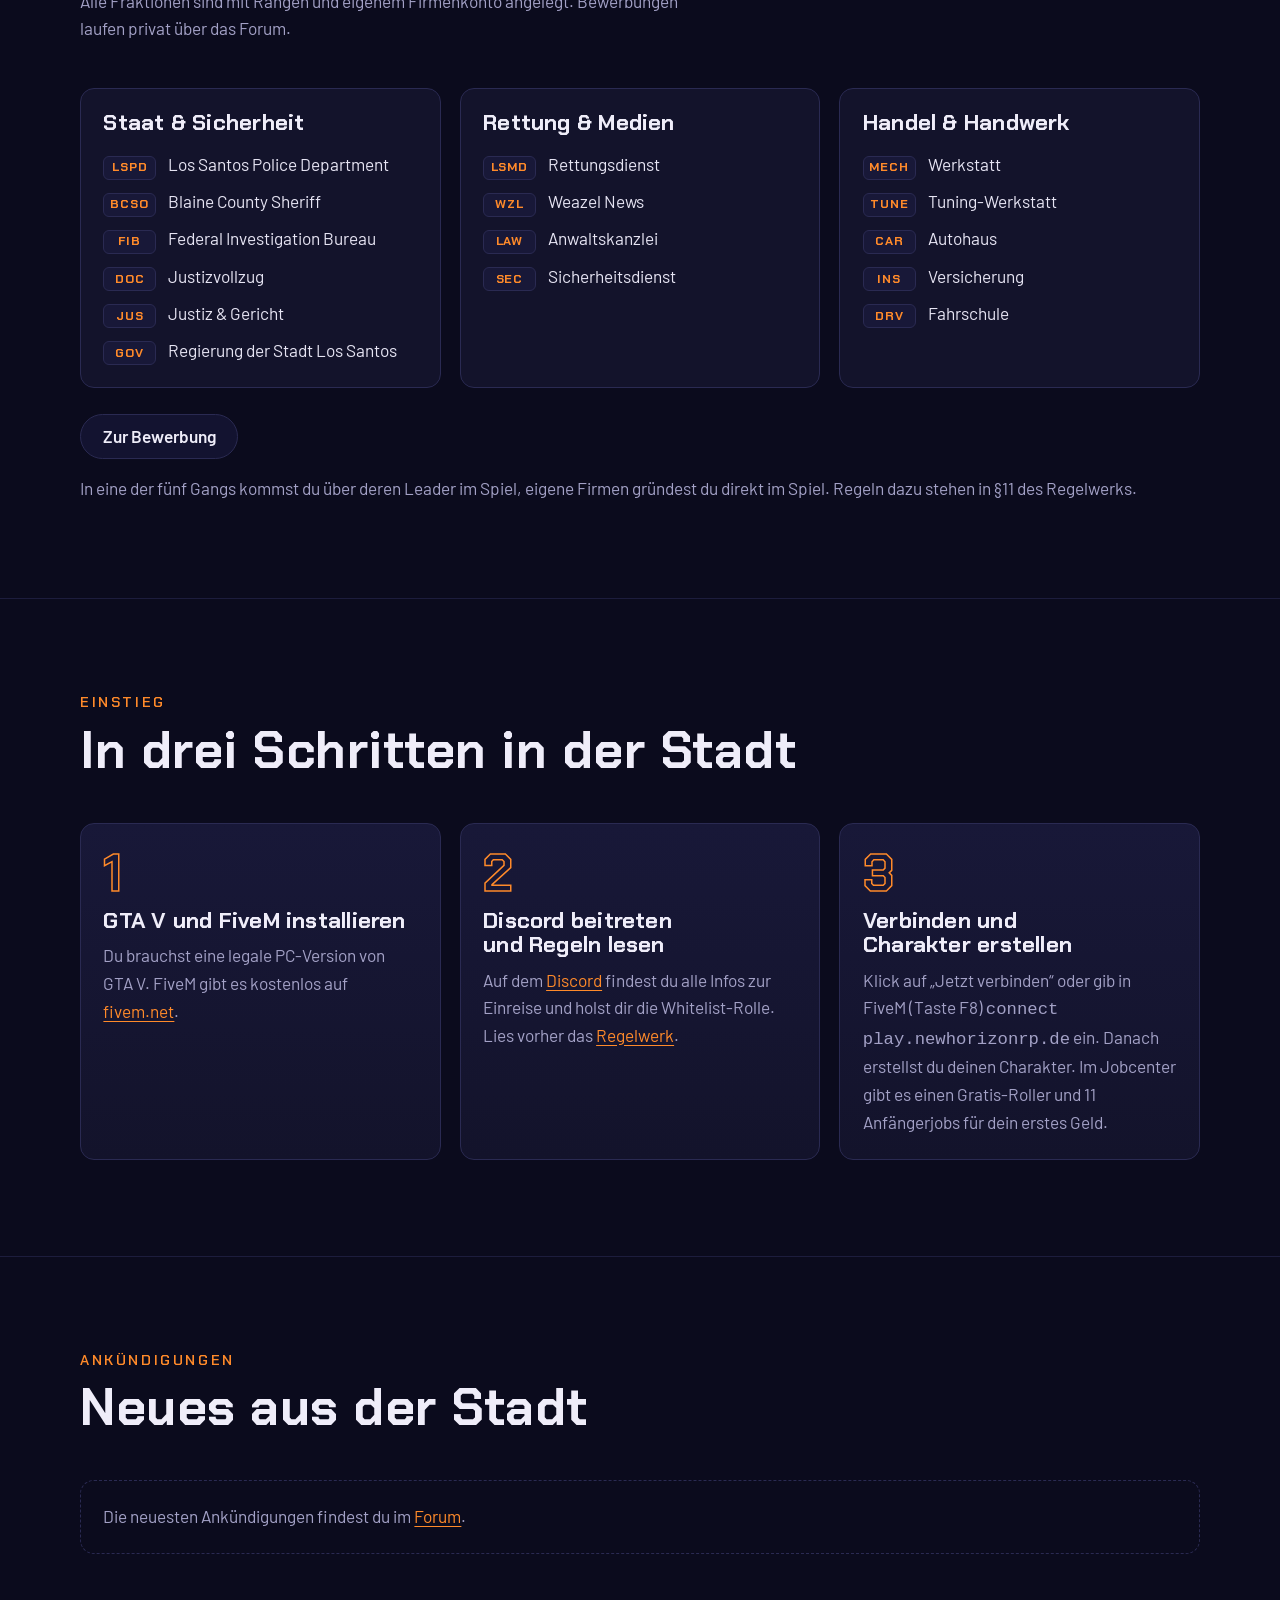
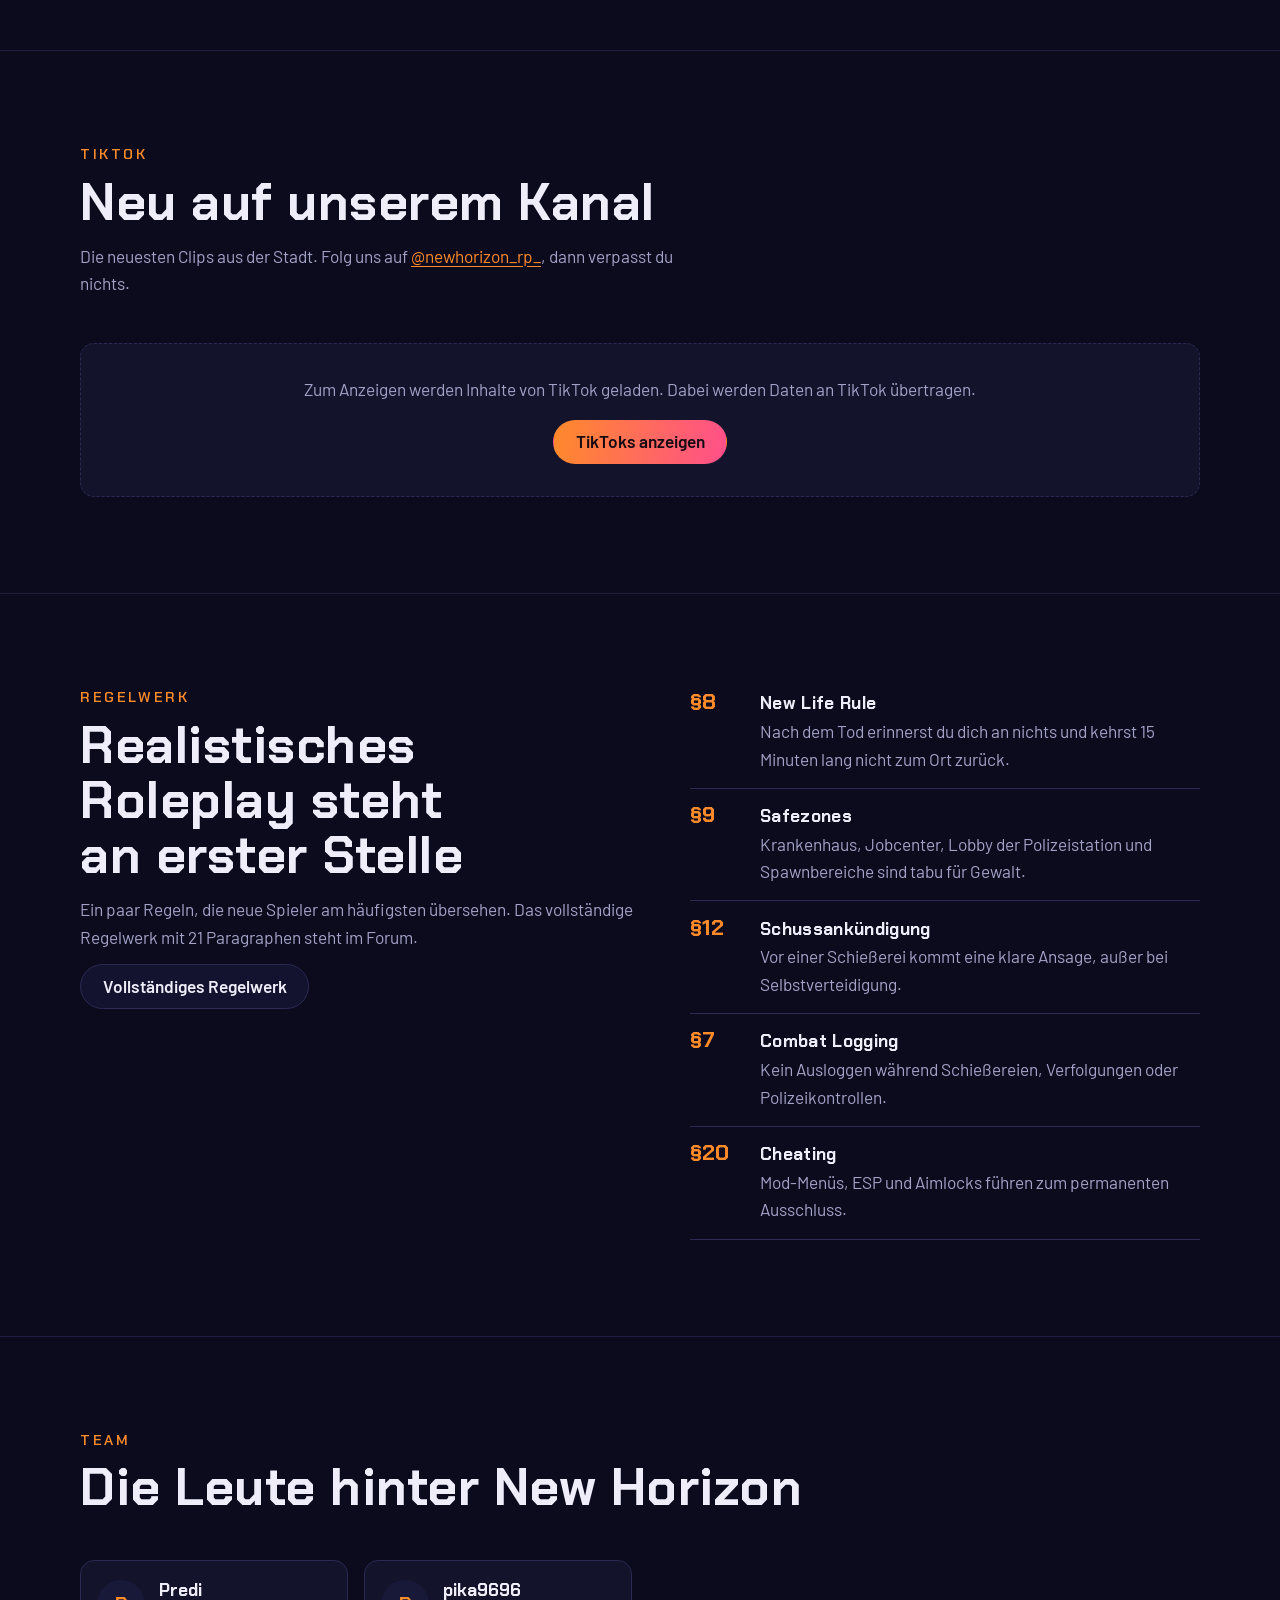
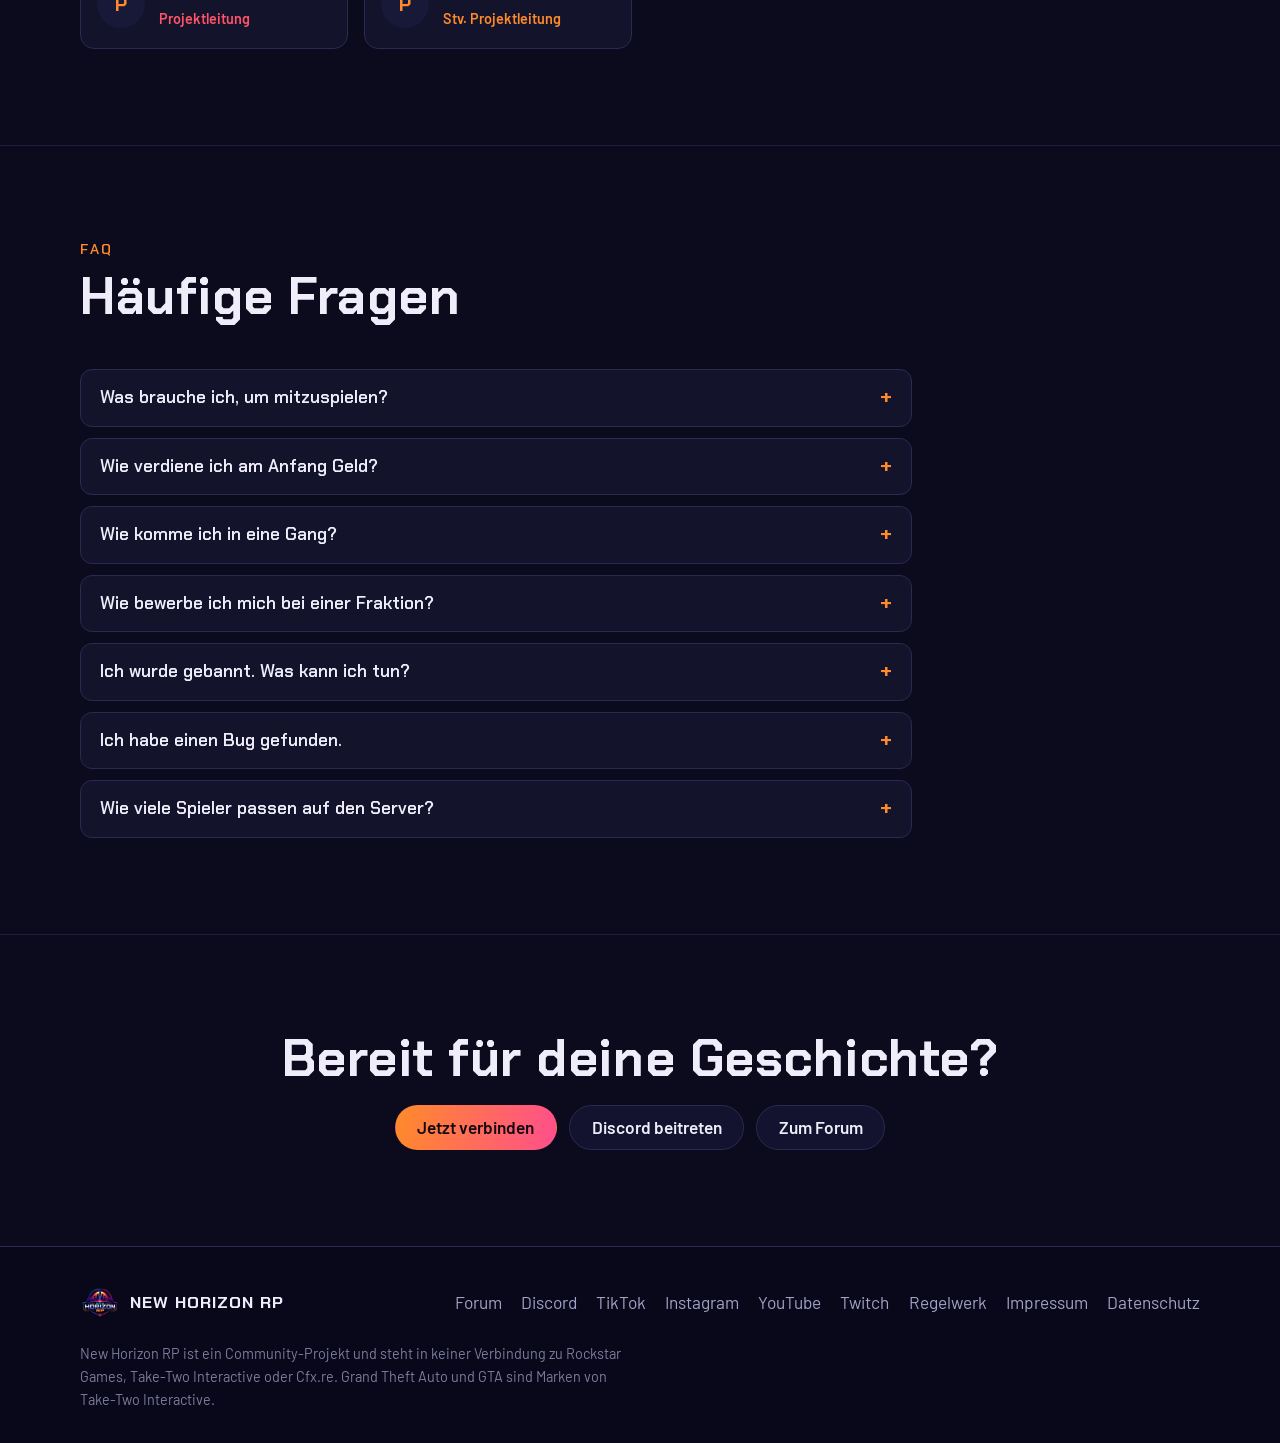
==== commit 6f315cce: "Charterflüge-Karte: Paleto Bay als Ziel Co-Authored-By: Claude Opus 5.5 <noreply@anthropic.com> Clau" ====
--- a/index.html
+++ b/index.html
@@ -154,7 +154,7 @@
         </article>
         <article>
           <h3><svg viewBox="0 0 24 24" fill="none" stroke="currentColor" stroke-width="1.8" aria-hidden="true"><path d="M2 16l8-2 9-9a2 2 0 0 1 3 3l-9 9-2 8-2-2-1-5-5-1-1-1Z"/></svg>Charterflüge</h3>
-          <p>Flieg Passagiere und Fracht zwischen Los Santos, Sandy Shores und Grapeseed. Je weiter und sanfter der Flug, desto höher der Lohn. Die Besten landen auf der Bestenliste.</p>
+          <p>Flieg Passagiere und Fracht zwischen Los Santos, Sandy Shores, Grapeseed und Paleto Bay. Je weiter und sanfter der Flug, desto höher der Lohn. Die Besten landen auf der Bestenliste.</p>
           <ul><li>Propeller &amp; Business-Jets</li><li>Fracht</li><li>Bestenliste</li></ul>
         </article>
         <article>
